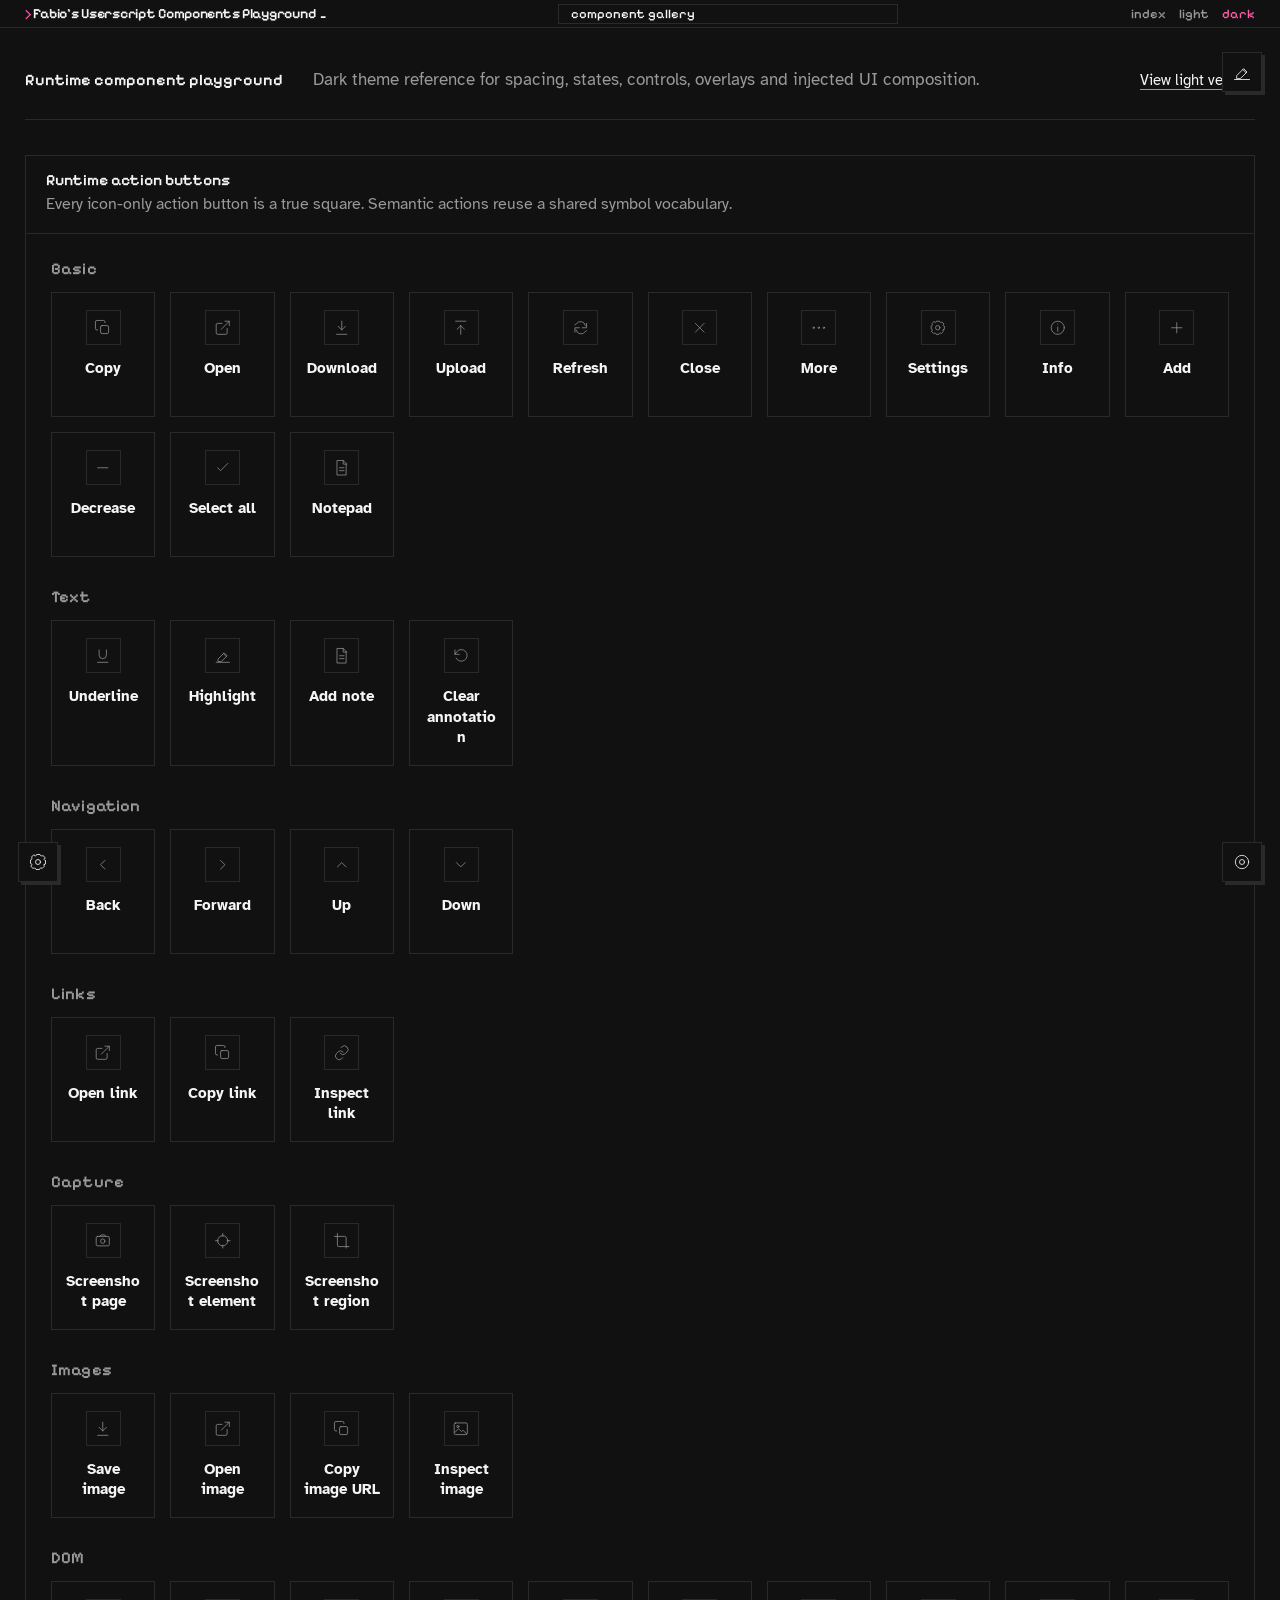
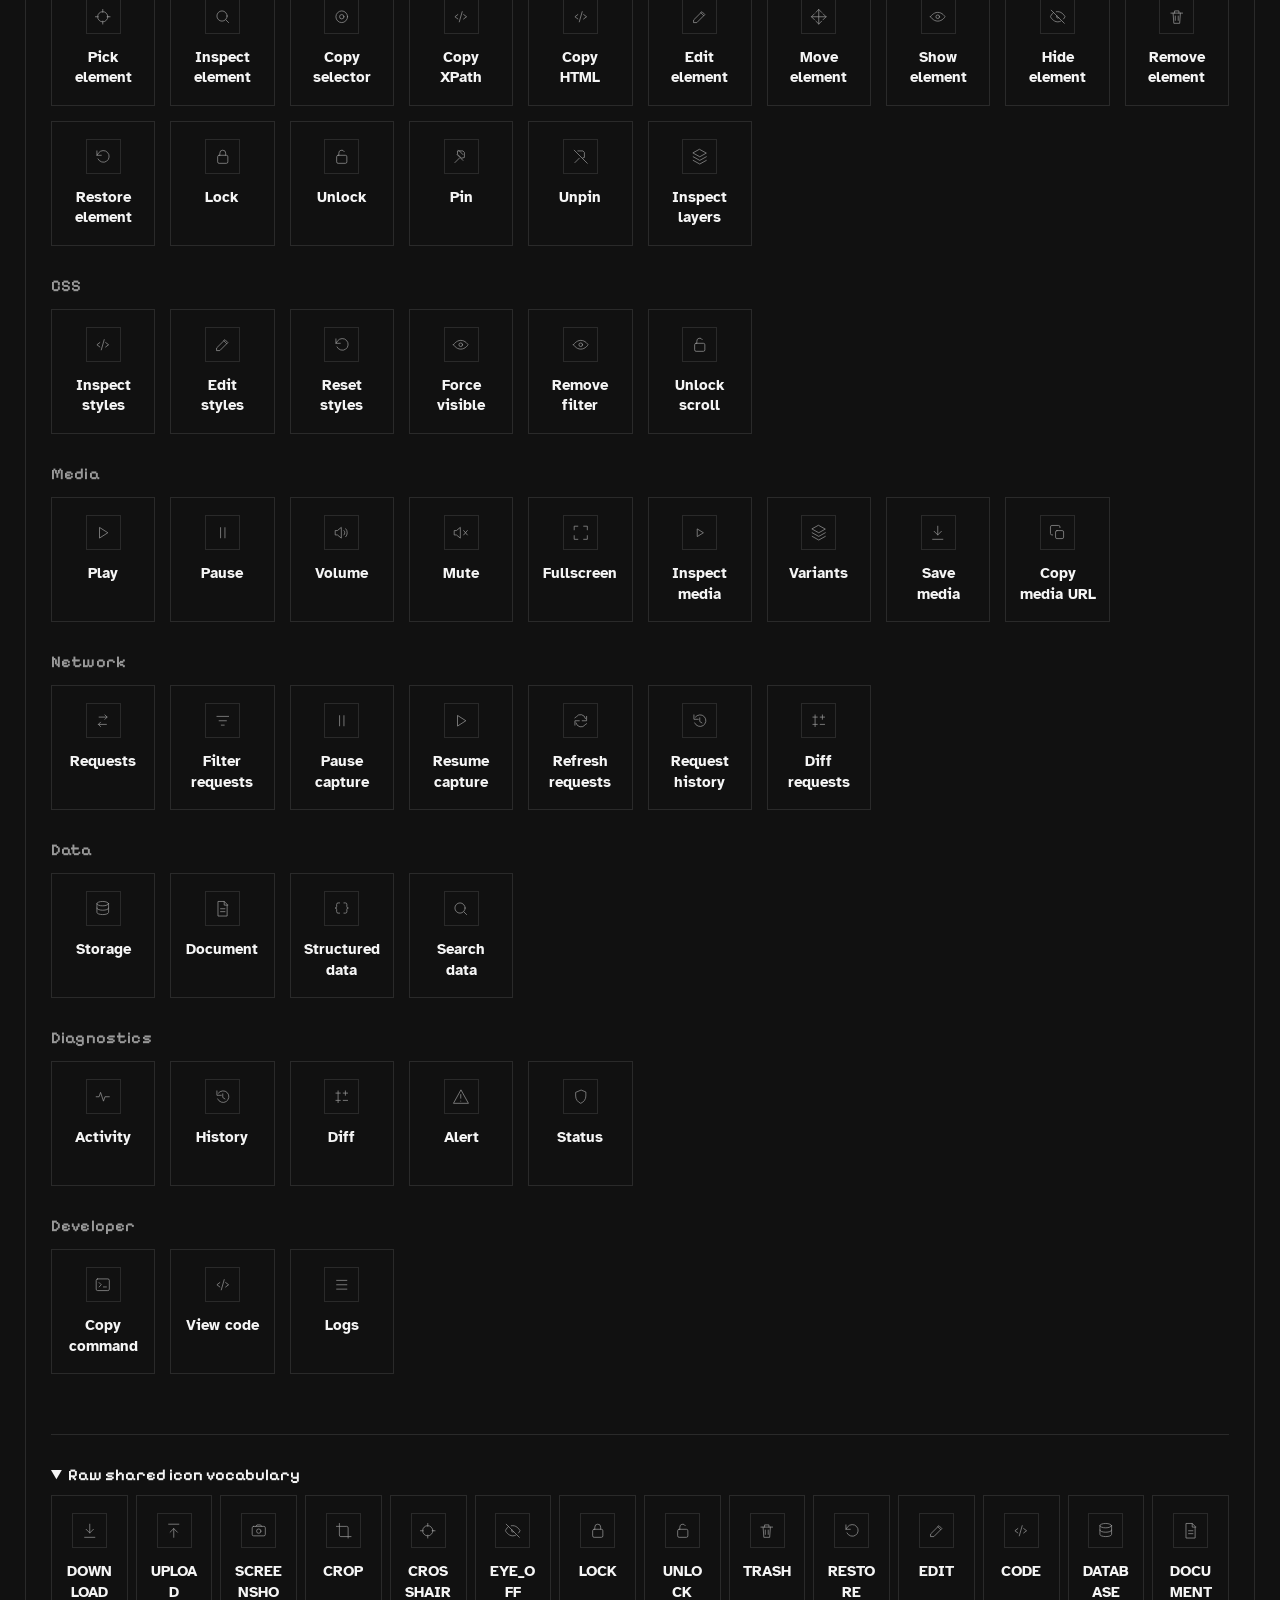
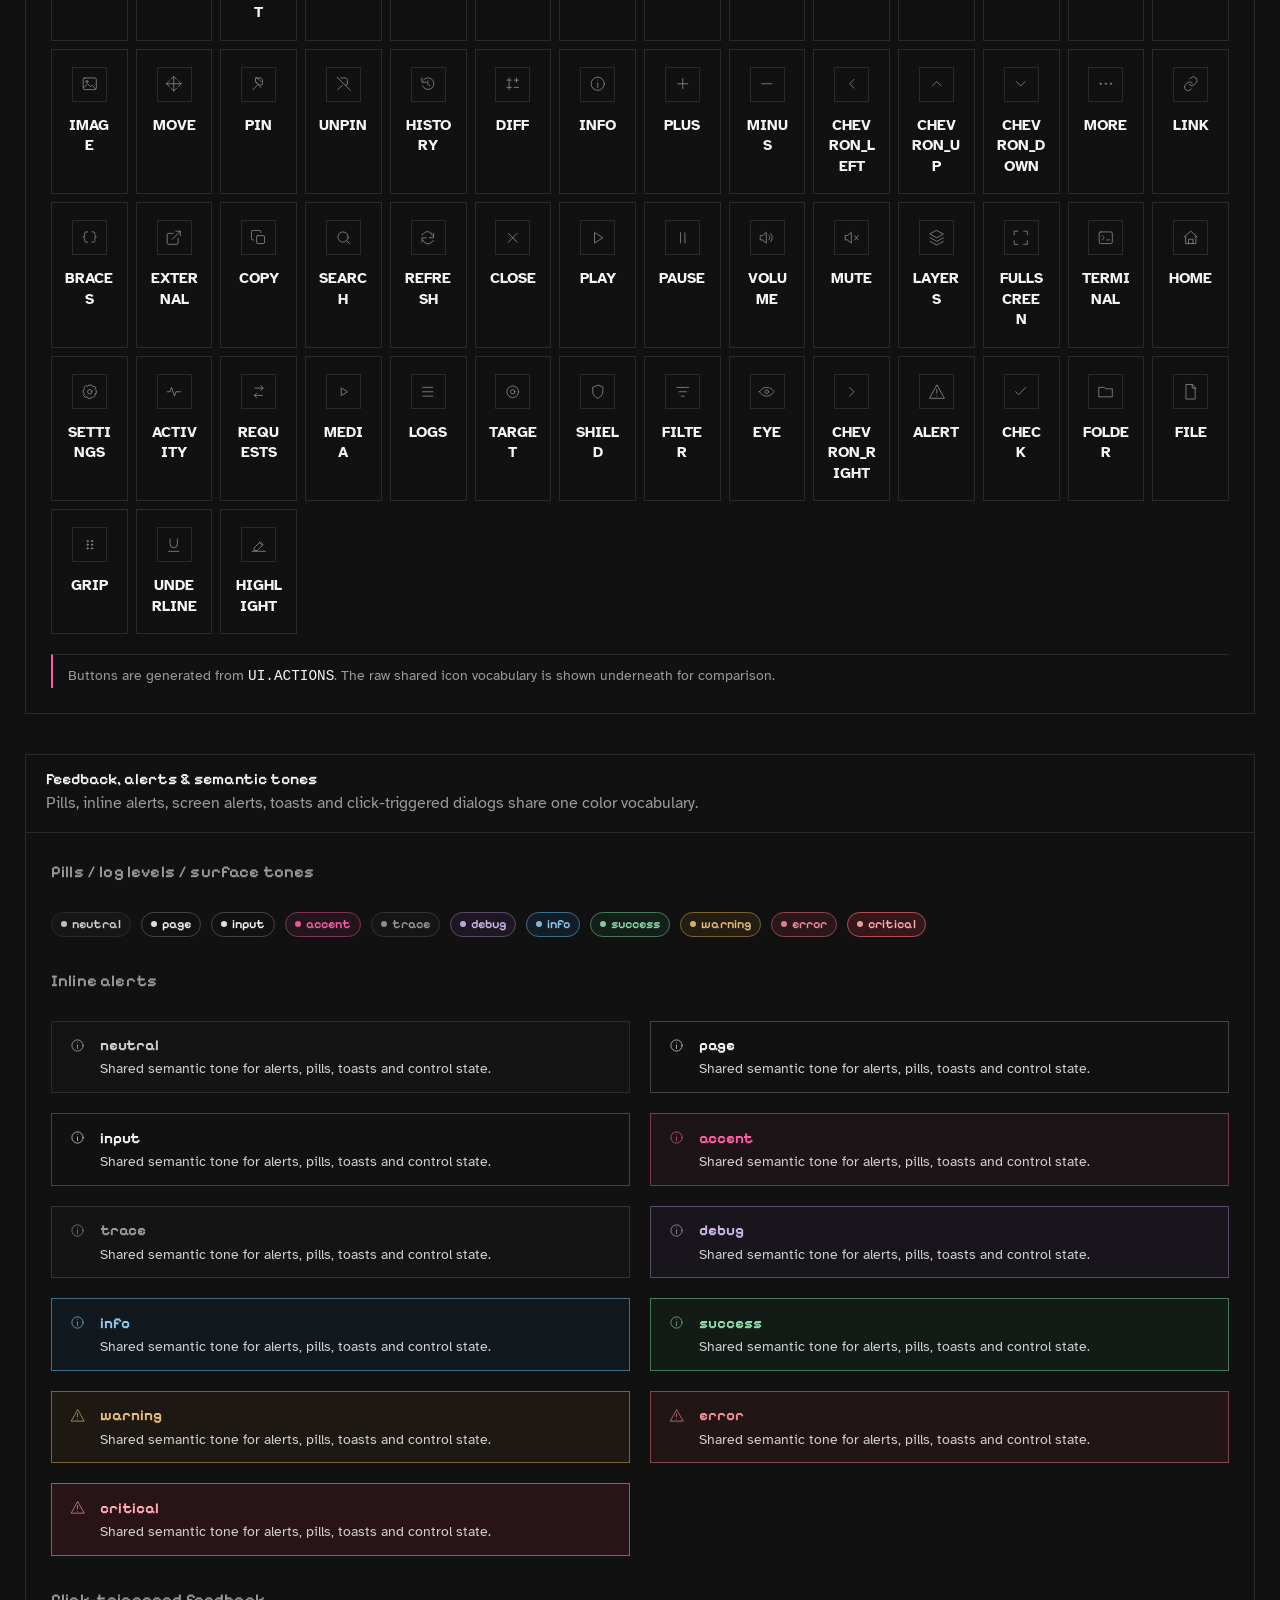
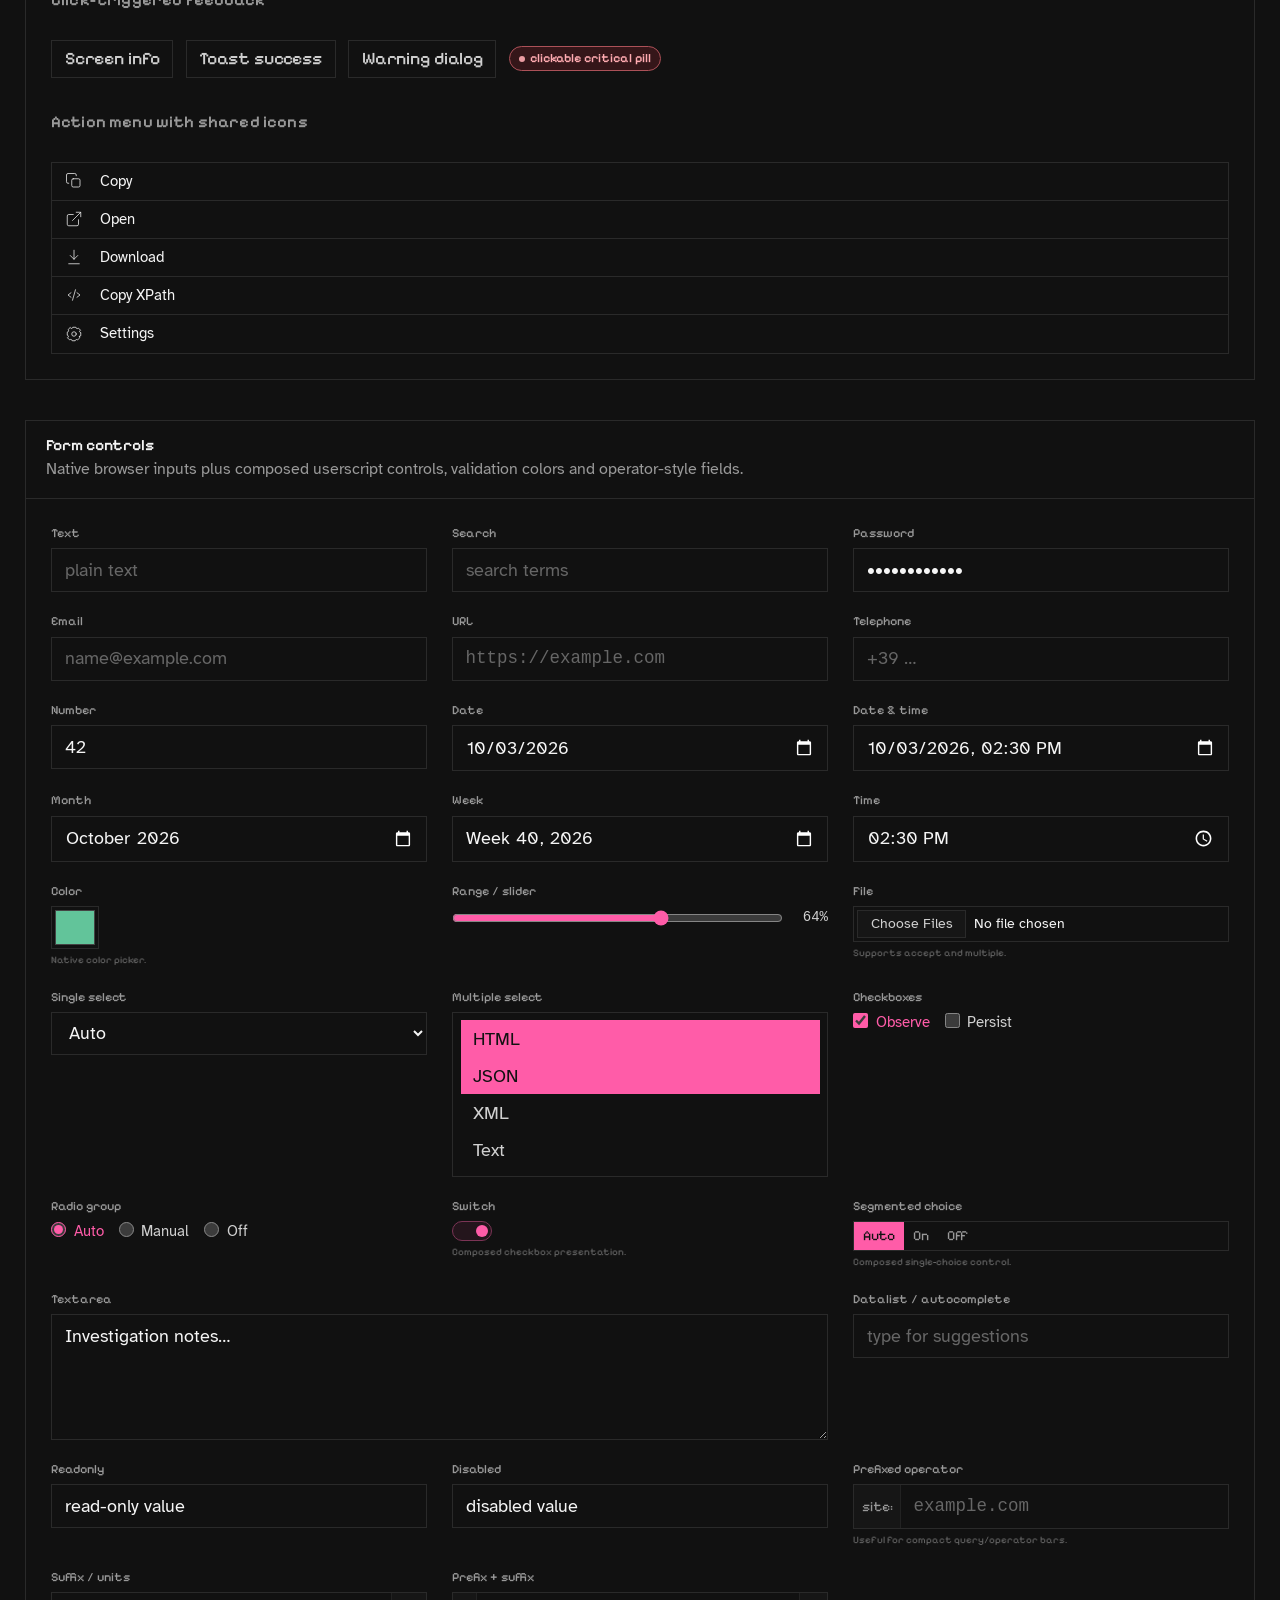
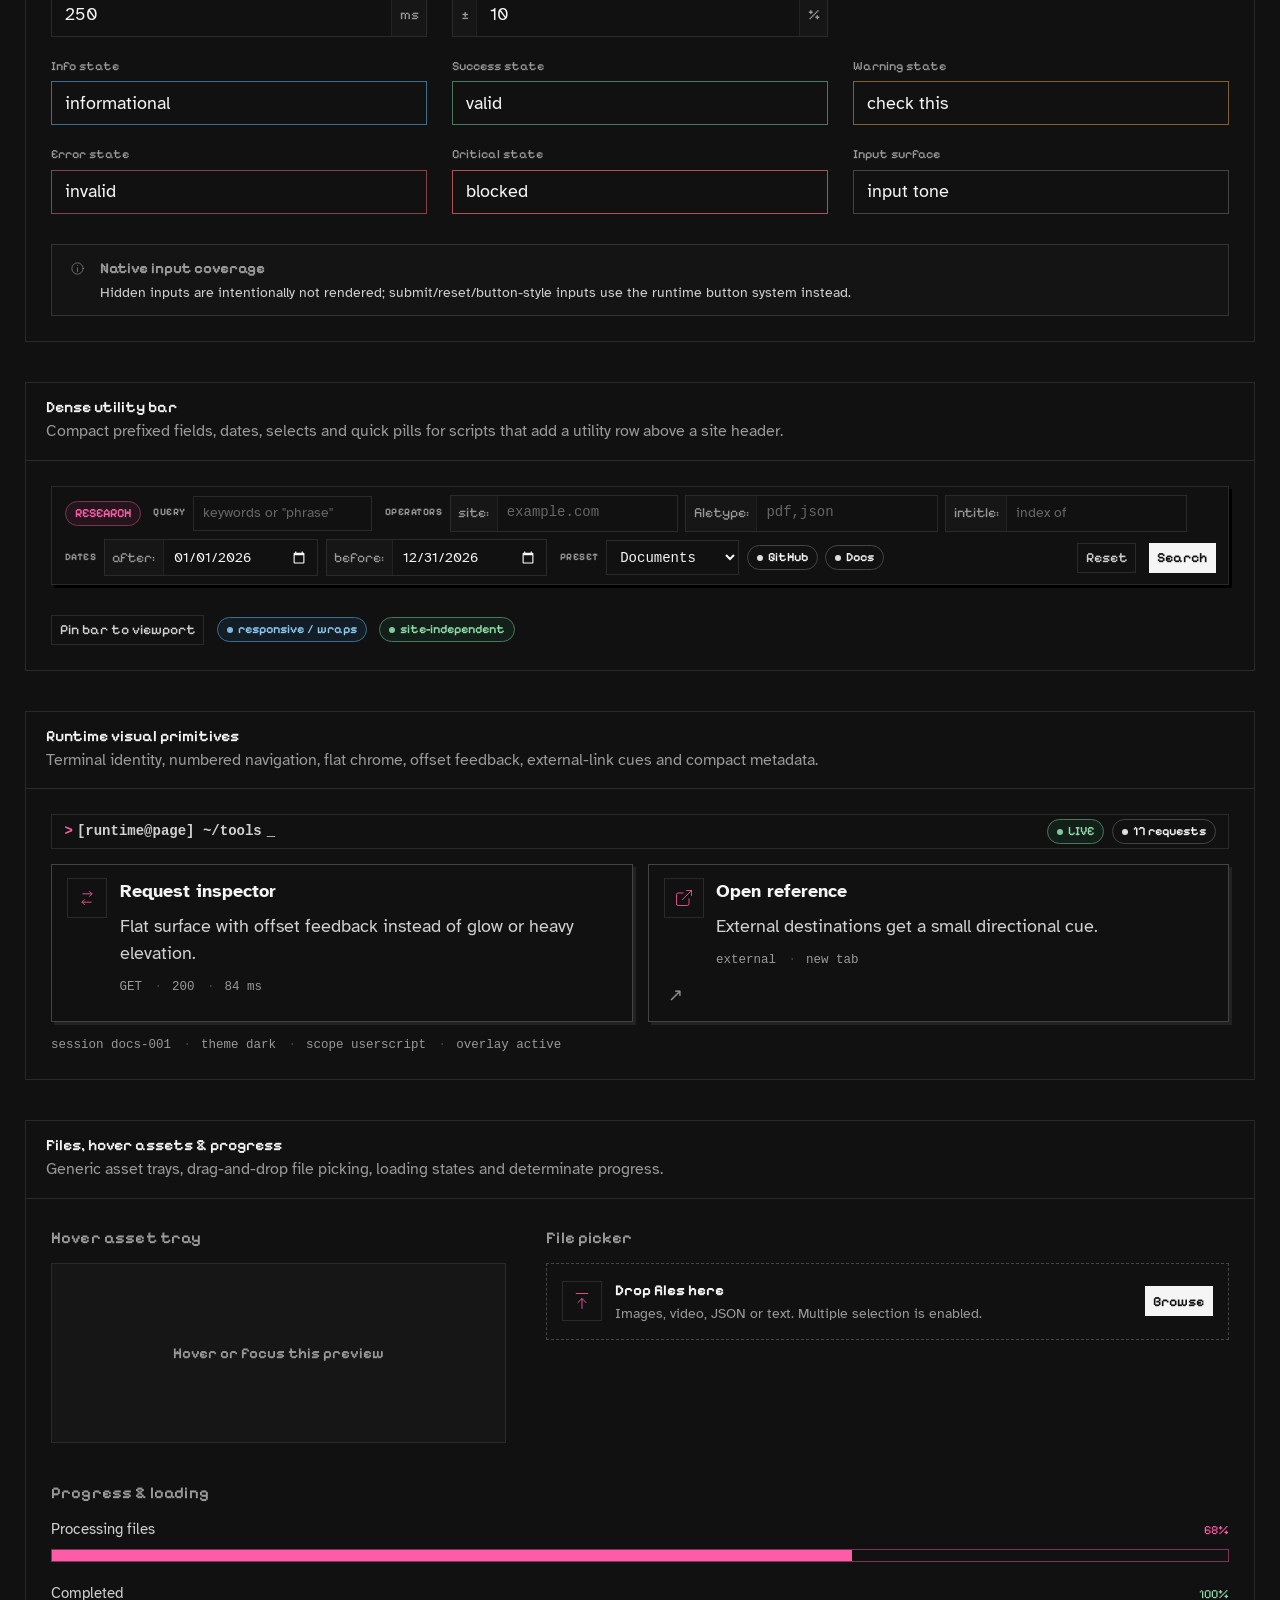
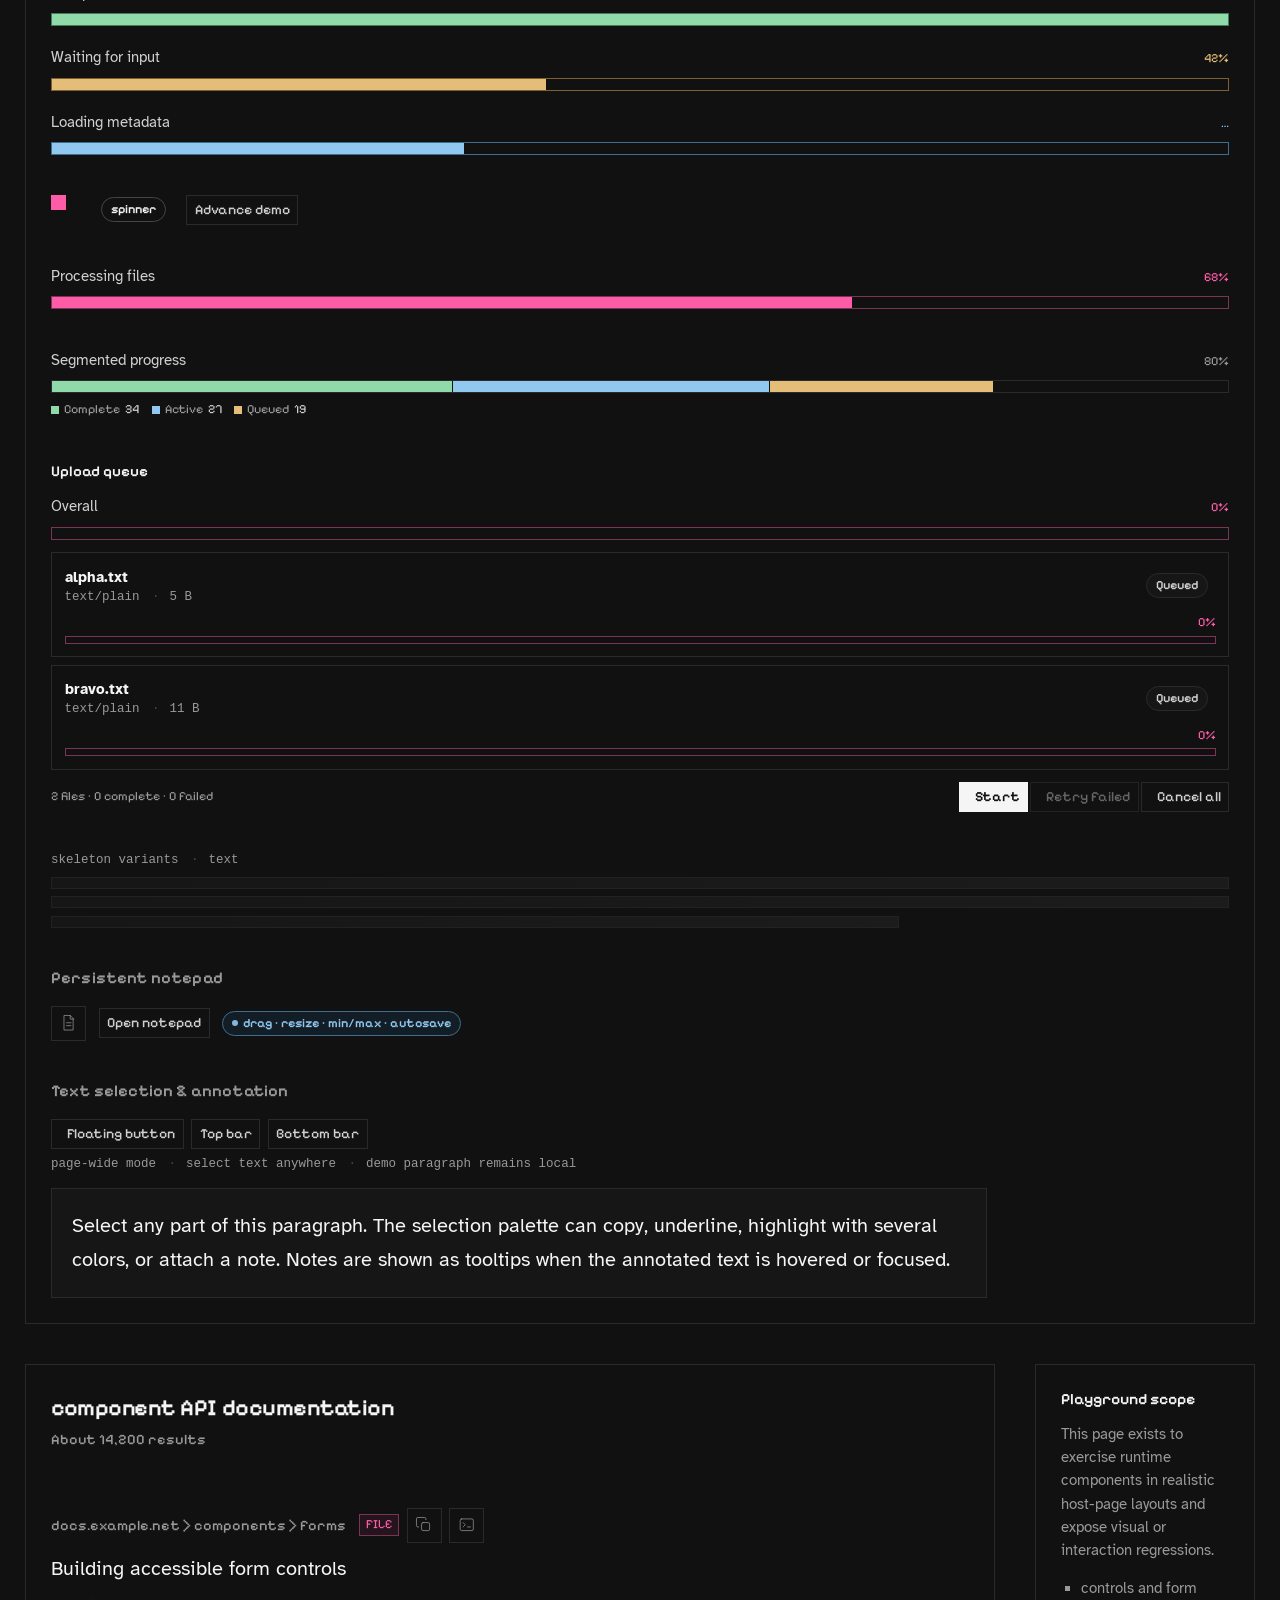
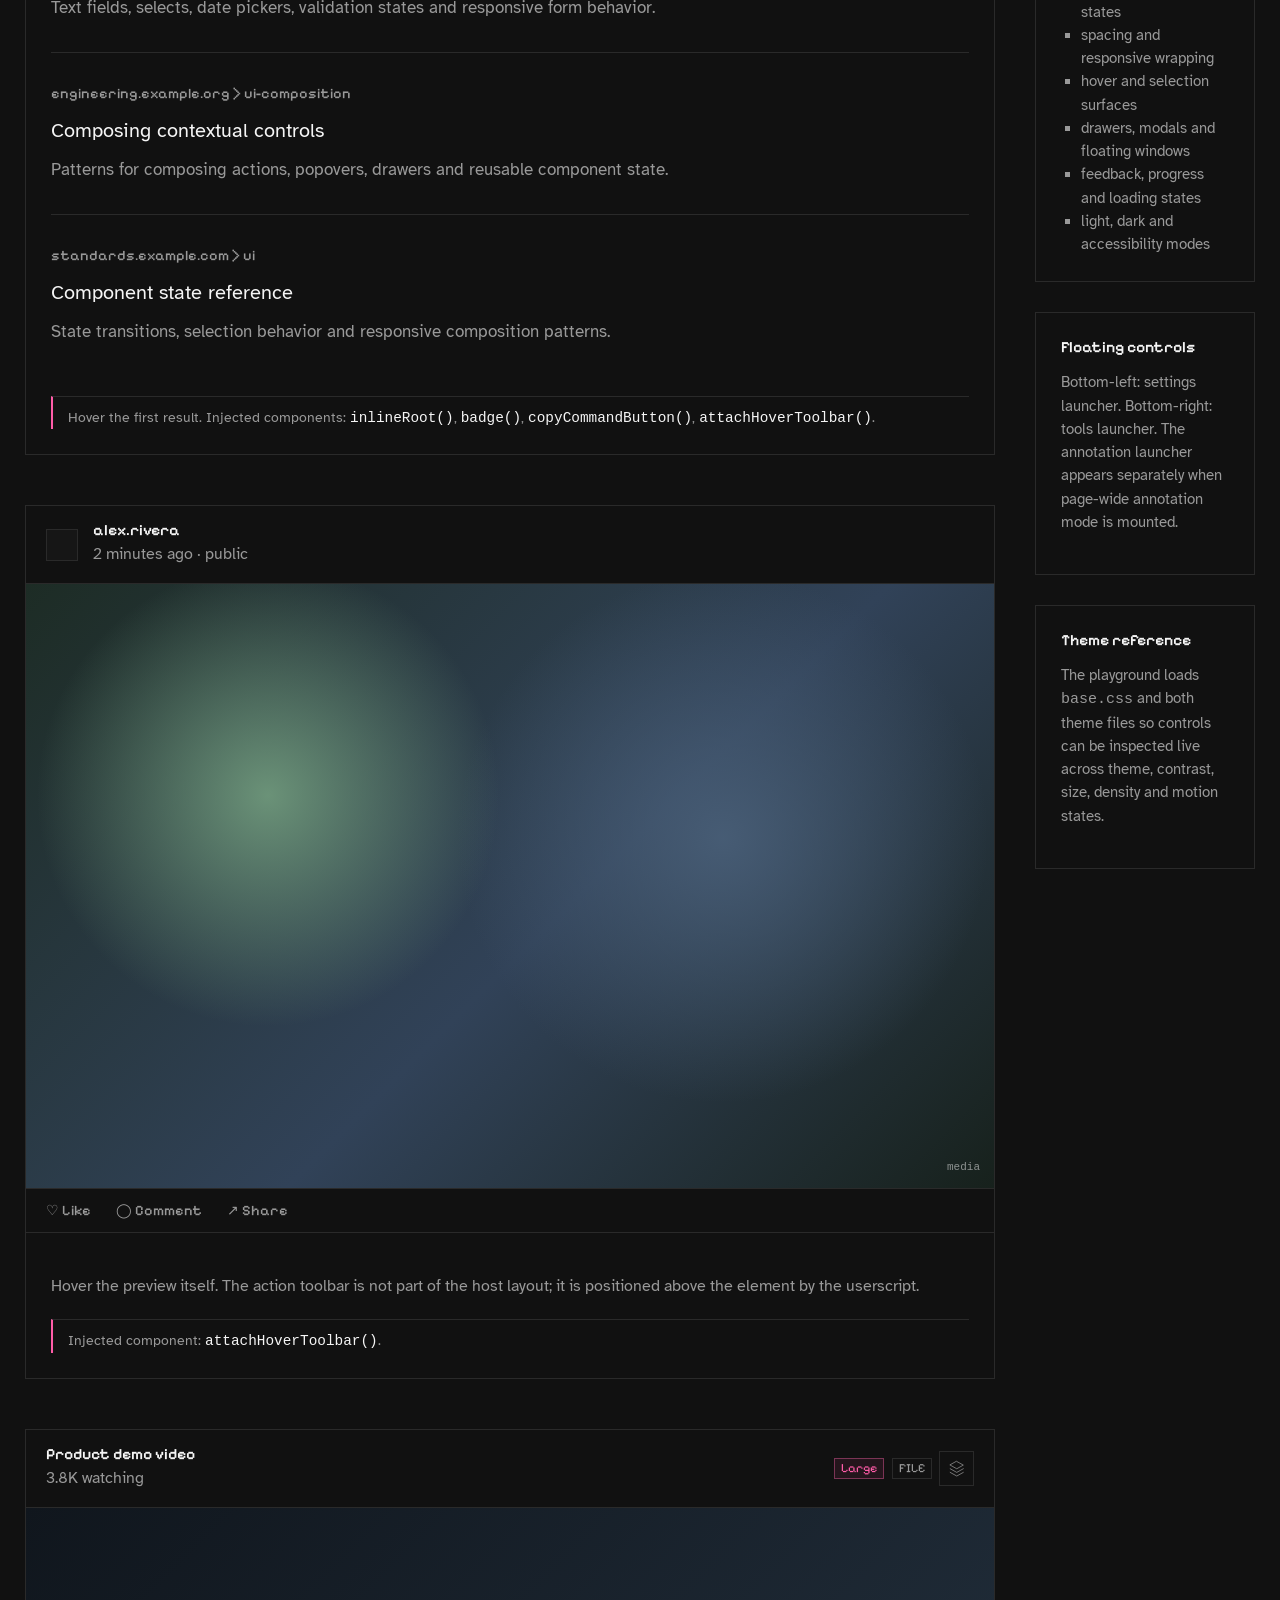
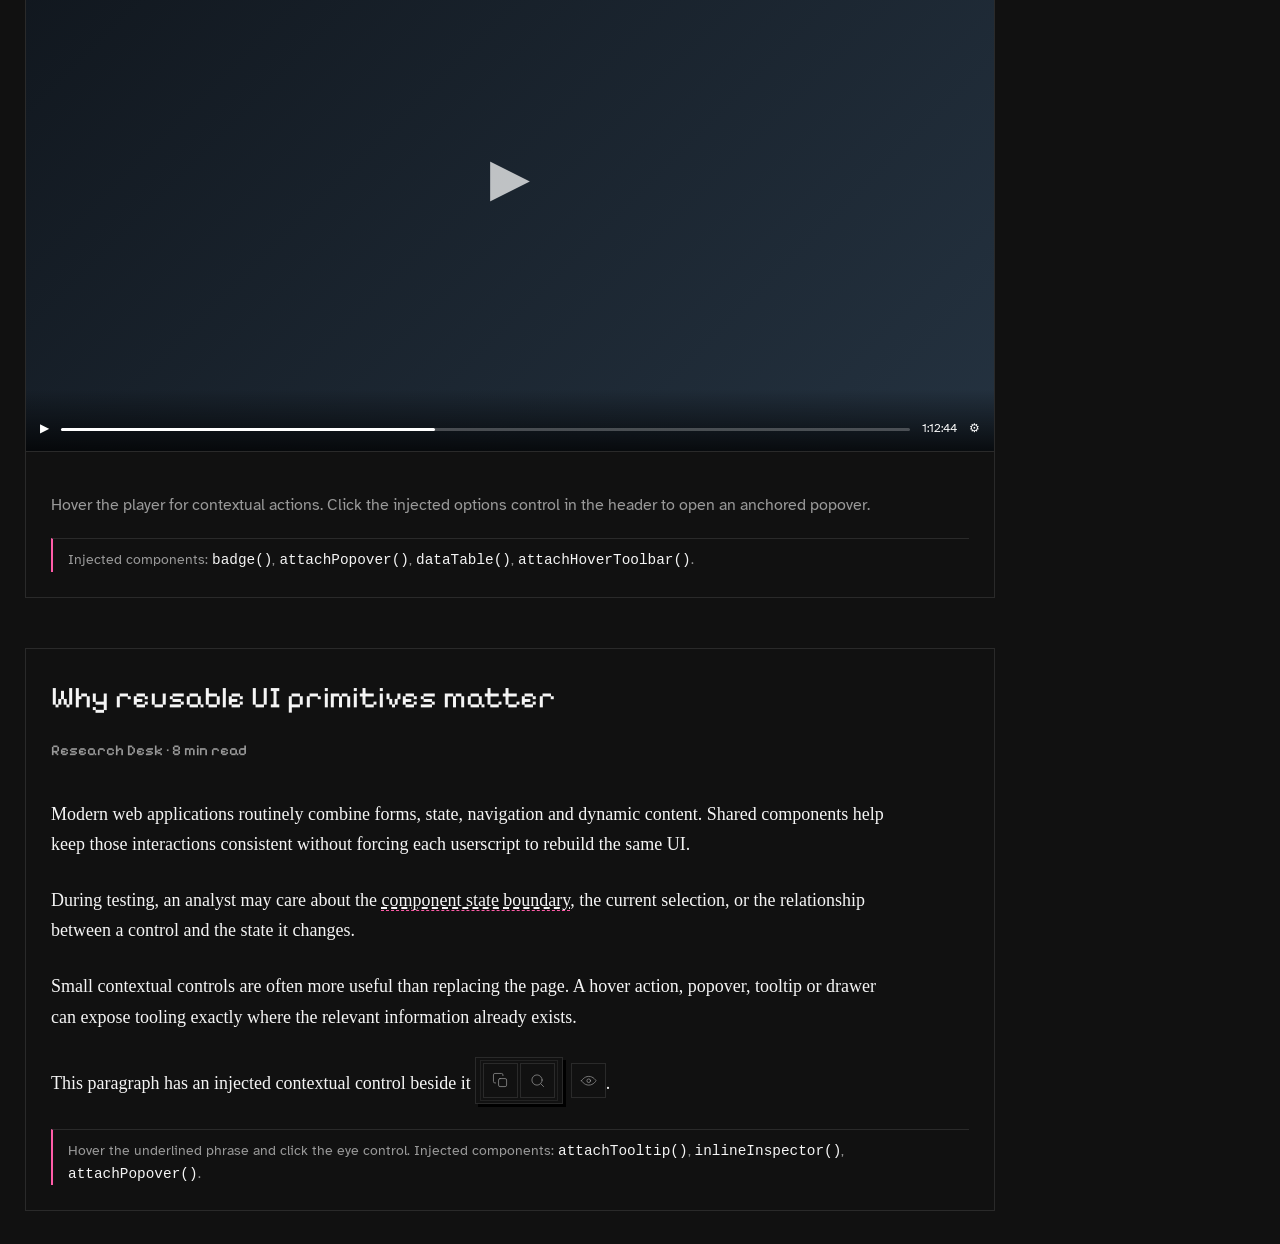
==== docs/dark.html @ 96d8c766 "Initial commit" ====
<!doctype html>
<html lang="en" data-theme="dark">
<head>

  <meta charset="utf-8">

  <meta
    name="viewport"
    content="width=device-width, initial-scale=1"
  >

  <title>Fabio's Userscript Components Playground — Dark</title>

  <link
    rel="stylesheet"
    href="./styles/fonts.css"
  >

  <link
    rel="stylesheet"
    href="./styles/base.css"
  >

  <link
    rel="stylesheet"
    href="./styles/themes/dark.css"
  >

  <link
    rel="stylesheet"
    href="./styles/themes/light.css"
  >

  <link
    rel="stylesheet"
    href="./gallery.css"
  >

</head>
<body>

  <header class="site-header">

    <div class="site-brand">
      Fabio's Userscript Components Playground
    </div>

    <label class="site-search">
      <input
        type="search"
        value="component gallery"
        aria-label="Search"
      >
    </label>

    <nav class="site-nav" aria-label="Playground pages">
      <a href="./index.html">index</a>
      <a href="./light.html">light</a>
      <a href="./dark.html" aria-current="page">dark</a>
    </nav>

  </header>


  <main class="page">

    <div class="docs-banner">

      <strong>
        Runtime component playground
      </strong>

      <span>
        Dark theme reference for spacing, states, controls, overlays and injected UI composition.
      </span>

      <a href="./light.html">
        View light version
      </a>

    </div>


    <section class="site-card action-catalog">

      <div class="site-card-header">

        <div class="site-meta">

          <strong>
            Runtime action buttons
          </strong>

          <span>
            Every icon-only action button is a true square. Semantic actions reuse a shared symbol vocabulary.
          </span>

        </div>

      </div>

      <div class="site-card-body">

        <div id="action-gallery"></div>

        <div class="component-note">
          Buttons are generated from <code>UI.ACTIONS</code>. The raw shared icon vocabulary is shown underneath for comparison.
        </div>

      </div>

    </section>


    <section class="site-card">

      <div class="site-card-header">

        <div class="site-meta">

          <strong>
            Feedback, alerts & semantic tones
          </strong>

          <span>
            Pills, inline alerts, screen alerts, toasts and click-triggered dialogs share one color vocabulary.
          </span>

        </div>

      </div>

      <div class="site-card-body">
        <div id="feedback-gallery"></div>
      </div>

    </section>


    <section class="site-card">

      <div class="site-card-header">

        <div class="site-meta">

          <strong>
            Form controls
          </strong>

          <span>
            Native browser inputs plus composed userscript controls, validation colors and operator-style fields.
          </span>

        </div>

      </div>

      <div class="site-card-body">
        <div id="input-gallery"></div>
      </div>

    </section>


    <section class="site-card">

      <div class="site-card-header">

        <div class="site-meta">

          <strong>
            Dense utility bar
          </strong>

          <span>
            Compact prefixed fields, dates, selects and quick pills for scripts that add a utility row above a site header.
          </span>

        </div>

      </div>

      <div class="site-card-body">
        <div id="utility-gallery"></div>
      </div>

    </section>


    <section class="site-card">

      <div class="site-card-header">

        <div class="site-meta">

          <strong>
            Runtime visual primitives
          </strong>

          <span>
            Terminal identity, numbered navigation, flat chrome, offset feedback, external-link cues and compact metadata.
          </span>

        </div>

      </div>

      <div class="site-card-body">
        <div id="inspiration-gallery"></div>
      </div>

    </section>


    <section class="site-card">

      <div class="site-card-header">

        <div class="site-meta">

          <strong>
            Files, hover assets & progress
          </strong>

          <span>
            Generic asset trays, drag-and-drop file picking, loading states and determinate progress.
          </span>

        </div>

      </div>

      <div class="site-card-body">

        <div class="utility-demo-grid">

          <div>

            <div class="catalog-subtitle">
              Hover asset tray
            </div>

            <div
              class="asset-hover-demo-target"
              id="asset-hover-target"
              tabindex="0"
            >
              Hover or focus this preview
            </div>

          </div>

          <div>

            <div class="catalog-subtitle">
              File picker
            </div>

            <div id="file-picker-gallery"></div>

          </div>

        </div>

        <div class="catalog-subtitle">
          Progress & loading
        </div>

        <div id="progress-gallery"></div>

        <div class="catalog-subtitle">
          Persistent notepad
        </div>

        <div id="notepad-gallery"></div>

        <div class="catalog-subtitle">
          Text selection & annotation
        </div>

        <div id="annotation-mode-gallery"></div>

        <div
          class="selection-demo-copy"
          id="selection-demo"
        >
          Select any part of this paragraph. The selection palette can copy,
          underline, highlight with several colors, or attach a note. Notes are
          shown as tooltips when the annotated text is hovered or focused.
        </div>

      </div>

    </section>


    <div class="site-layout">

      <div class="site-main">


        <section class="site-card">

          <div class="site-card-body">

            <div class="search-query">
              component API documentation
            </div>

            <div class="search-count">
              About 14,200 results
            </div>


            <article
              class="search-result"
              id="result-1"
            >

              <div class="search-url-row">

                <span class="search-url">
                  docs.example.net › components › forms
                </span>

                <span
                  class="inject-slot"
                  id="result-inline"
                ></span>

              </div>

              <div class="search-title">
                Building accessible form controls
              </div>

              <div class="search-description">
                Text fields, selects, date pickers, validation states and responsive form behavior.
              </div>

            </article>


            <article class="search-result">

              <div class="search-url-row">

                <span class="search-url">
                  engineering.example.org › ui-composition
                </span>

              </div>

              <div class="search-title">
                Composing contextual controls
              </div>

              <div class="search-description">
                Patterns for composing actions, popovers, drawers and reusable component state.
              </div>

            </article>


            <article class="search-result">

              <div class="search-url-row">

                <span class="search-url">
                  standards.example.com › ui
                </span>

              </div>

              <div class="search-title">
                Component state reference
              </div>

              <div class="search-description">
                State transitions, selection behavior and
                responsive composition patterns.
              </div>

            </article>

            <div class="component-note">
              Hover the first result. Injected components:
              <code>inlineRoot()</code>,
              <code>badge()</code>,
              <code>copyCommandButton()</code>,
              <code>attachHoverToolbar()</code>.
            </div>

          </div>

        </section>


        <section class="site-card">

          <div class="site-card-header">

            <div class="site-avatar"></div>

            <div class="site-meta">
              <strong>alex.rivera</strong>
              <span>2 minutes ago · public</span>
            </div>

          </div>

          <div
            class="social-media"
            id="social-media"
          ></div>

          <div class="social-actions">
            <span>♡ Like</span>
            <span>◯ Comment</span>
            <span>↗ Share</span>
          </div>

          <div class="site-card-body">

            <p class="site-muted">
              Hover the preview itself. The action toolbar is not part of the host layout; it is positioned above the element by the userscript.
            </p>

            <div class="component-note">
              Injected component:
              <code>attachHoverToolbar()</code>.
            </div>

          </div>

        </section>


        <section class="site-card">

          <div class="site-card-header">

            <div class="site-meta">

              <strong>
                Product demo video
              </strong>

              <span>
                3.8K watching
              </span>

            </div>

            <span
              class="inject-slot"
              id="video-inline"
              style="margin-left:auto"
            ></span>

          </div>

          <div
            class="video-wrap"
            id="video-target"
          >

            <div class="video-center">
              ▶
            </div>

            <div class="video-chrome">
              <span>▶</span>
              <div class="video-progress"></div>
              <span>1:12:44</span>
              <span>⚙</span>
            </div>

          </div>

          <div class="site-card-body">

            <p class="site-muted">
              Hover the player for contextual actions. Click the injected options control in the header to open an anchored popover.
            </p>

            <div class="component-note">
              Injected components:
              <code>badge()</code>,
              <code>attachPopover()</code>,
              <code>dataTable()</code>,
              <code>attachHoverToolbar()</code>.
            </div>

          </div>

        </section>


        <article class="site-card">

          <div class="site-card-body">

            <h1 class="article-title">
              Why reusable UI primitives matter
            </h1>

            <div class="article-byline">
              Research Desk · 8 min read
            </div>

            <div class="article-body">

              <p>
                Modern web applications routinely combine forms, state, navigation and dynamic content. Shared components help keep those interactions consistent without forcing each userscript to rebuild the same UI.
              </p>

              <p>
                During testing, an analyst may care about the
                <span
                  class="inspectable-text"
                  id="article-term"
                >component state boundary</span>, the current selection, or the relationship between a control and the state it changes.
              </p>

              <p>
                Small contextual controls are often more useful than replacing
                the page. A hover action, popover, tooltip or drawer can expose
                tooling exactly where the relevant information already exists.
              </p>

              <p>
                This paragraph has an injected contextual control beside it
                <span
                  class="inject-slot"
                  id="article-inline"
                ></span>.
              </p>

            </div>

            <div class="component-note">
              Hover the underlined phrase and click the eye control.
              Injected components:
              <code>attachTooltip()</code>,
              <code>inlineInspector()</code>,
              <code>attachPopover()</code>.
            </div>

          </div>

        </article>


      </div>


      <aside class="site-rail">

        <section class="site-card rail-card">

          <h3>
            Playground scope
          </h3>

          <p>
            This page exists to exercise runtime components in realistic host-page layouts and expose visual or interaction regressions.
          </p>

          <ul>
            <li>controls and form states</li>
            <li>spacing and responsive wrapping</li>
            <li>hover and selection surfaces</li>
            <li>drawers, modals and floating windows</li>
            <li>feedback, progress and loading states</li>
            <li>light, dark and accessibility modes</li>
          </ul>

        </section>

        <section class="site-card rail-card">

          <h3>
            Floating controls
          </h3>

          <p>
            Bottom-left: settings launcher. Bottom-right: tools launcher. The annotation launcher appears separately when page-wide annotation mode is mounted.
          </p>

        </section>

        <section class="site-card rail-card">

          <h3>
            Theme reference
          </h3>

          <p>
            The playground loads <code>base.css</code> and both theme files so controls can be inspected live across theme, contrast, size, density and motion states.
          </p>

        </section>

      </aside>

    </div>

  </main>


  <script src="./components/ui.js"></script>
  <script src="./gallery.js"></script>

</body>
</html>
---- docs/styles/fonts.css ----
/* Optional web fonts for the userscript runtime.
 * base.css does not depend on this file; system fallbacks remain usable.
 */
@import url("https://fonts.googleapis.com/css2?family=Atkinson+Hyperlegible:wght@400;700&family=Pixelify+Sans:wght@400;500;600;700&family=Press+Start+2P&display=swap");
---- docs/styles/base.css ----
/*
┌──────────────────────────────────────────────────────────────────────────────┐
│ USERSCRIPT BASE STYLES                                                       │
└──────────────────────────────────────────────────────────────────────────────┘
*/

/*
 * Shared visual foundation for userscripts in this repository.
 *
 * The visual system follows fabioflorey.com: flat browser tooling, compact
 * chrome, hard borders, Pixelify display text and restrained interaction.
 *
 * Structural styles live here; explicit dark/light overrides live in
 * styles/themes/. The base token values remain dark as a compatibility fallback.
 *
 * Every rule is scoped under [data-userscript-root] so this stylesheet can be
 * injected into third-party pages without becoming a global reset.
 */


/*
┌──────────────────────────────────────────────────────────────────────────────┐
│ DESIGN TOKENS                                                                │
└──────────────────────────────────────────────────────────────────────────────┘
*/

[data-userscript-root] {

  /*
   * Typography
   *
   * Atkinson Hyperlegible is the body/UI default for character distinction and
   * low-vision-oriented legibility. Pixelify Sans carries titles and compact chrome.
   * Press Start 2P is reserved for tiny terminal indexes only.
   */

  --us-font-sans:
    "Atkinson Hyperlegible",
    Arial,
    Verdana,
    sans-serif;

  --us-font-mono:
    "SFMono-Regular",
    Consolas,
    "Liberation Mono",
    Menlo,
    monospace;

  --us-font-meta:
    "Pixelify Sans",
    Arial,
    sans-serif;

  --us-font-display:
    "Pixelify Sans",
    Arial,
    sans-serif;

  --us-font-pixel:
    "Press Start 2P",
    ui-monospace,
    monospace;

  --us-font-size-xs: 14px;
  --us-font-size-sm: 15px;
  --us-font-size: 17.5px;
  --us-font-size-lg: 20px;
  --us-font-size-xl: 25px;

  --us-line-height: 1.55;

  --us-reading-line-height: 1.6;
  --us-reading-line-length: 70ch;


  /*
   * Spacing
   */

  --us-space-1: 5px;
  --us-space-2: 7.5px;
  --us-space-3: 12.5px;
  --us-space-4: 15px;
  --us-space-5: 20px;
  --us-space-6: 25px;
  --us-space-7: 30px;
  --us-space-8: 40px;


  /*
   * Shape
   */

  --us-radius-xs: 0;
  --us-radius-sm: 0;
  --us-radius-md: 0;
  --us-radius-lg: 0;
  --us-radius-pill: 999px;


  /*
   * Shell dimensions
   */

  --us-header-height: 35px;
  --us-footer-height: 30px;
  --us-left-width: 275px;
  --us-right-width: 275px;

  --us-control-height: 38px;
  --us-control-height-xs: 30px;
  --us-action-size: 35px;
  --us-action-icon-size: 17.5px;
  --us-input-height: 43px;
  --us-input-height-xs: 35px;
  --us-chrome-height: 35px;
  --us-floating-size: 40px;
  --us-drawer-width: 275px;
  --us-switch-width: 40px;
  --us-switch-height: 20px;
  --us-switch-thumb-size: 12.5px;
  --us-switch-thumb-shift: 20px;
  --us-pill-height: 25px;
  --us-micro-size: 12.5px;
  --us-file-icon-size: 40px;
  --us-asset-card-min: 140px;
  --us-progress-height: 13px;
  --us-progress-compact-height: 8px;


  /*
   * Overlay layers
   */

  --us-z-sticky: 10;
  --us-z-overlay: 2147483000;
  --us-z-utility: 2147483200;
  --us-z-asset: 2147483320;
  --us-z-pin: 2147483330;
  --us-z-feedback: 2147483400;
  --us-z-window: 2147483450;
  --us-z-modal: 2147483500;


  /*
   * Surfaces
   *
   * The hierarchy is intentionally narrow. Depth should come from one or two
   * lightness steps and borders, not glass effects or large shadows.
   */

  --us-canvas: #111111;
  --us-shell: #111111;
  --us-surface-1: #111111;
  --us-surface-2: #161616;
  --us-surface-3: #1c1c1c;
  --us-surface-hover: #191919;
  --us-surface-active: #202020;
  --us-surface-selected: #21151b;


  /*
   * Foreground hierarchy
   */

  --us-fg: #f5f5f5;
  --us-fg-secondary: #d0d0d0;
  --us-fg-muted: #999999;
  --us-fg-disabled: #666666;
  --us-fg-inverse: #111111;


  /*
   * Borders
   */

  --us-border-subtle: #222222;
  --us-border: #2a2a2a;
  --us-border-strong: #444444;


  /*
   * Accent
   *
   * The dark theme uses the site pink accent; the light theme uses the site blue.
   * Accent remains interaction-focused rather than becoming the default text.
   */

  --us-accent: #ff5ca8;
  --us-accent-hover: #ff79b7;
  --us-accent-active: #e94f99;

  --us-accent-bg: #24151c;
  --us-accent-bg-hover: #301922;
  --us-accent-border: #7b3455;


  /*
   * Semantic states
   *
   * Trace/debug are deliberately quieter than info; critical is stronger than
   * ordinary error. These tokens are shared by pills, alerts, toasts and form
   * validation so the runtime has one consistent log-level vocabulary.
   */

  --us-trace-fg: #8c98a1;
  --us-trace-bg: #12171b;
  --us-trace-border: #313b43;

  --us-debug-fg: #b19bd4;
  --us-debug-bg: #1c1725;
  --us-debug-border: #514267;

  --us-info-fg: #75a9d6;
  --us-info-bg: #111d27;
  --us-info-border: #2c536e;

  --us-success-fg: #69c58e;
  --us-success-bg: #122219;
  --us-success-border: #2f6846;

  --us-warning-fg: #d8aa5f;
  --us-warning-bg: #261f13;
  --us-warning-border: #67522d;

  --us-danger-fg: #de787d;
  --us-danger-bg: #281617;
  --us-danger-border: #704043;

  --us-critical-fg: #ff9aa1;
  --us-critical-bg: #351619;
  --us-critical-border: #a44d54;


  /*
   * Shadows
   *
   * Ordinary panels are flat. Only popovers, dialogs and detached surfaces use
   * shadows so floating state remains visually meaningful.
   */

  --us-shadow-popover:
    3px 3px 0 var(--us-border);

  --us-shadow-dialog:
    5px 5px 0 var(--us-border-strong);


  /*
   * Compatibility aliases
   */

  --us-bg: var(--us-surface-1);
  --us-bg-elevated: var(--us-surface-2);
  --us-bg-hover: var(--us-surface-hover);
  --us-danger: var(--us-danger-fg);
  --us-shadow: var(--us-shadow-dialog);


  /*
   * Native controls should render in a dark environment.
   */

  color-scheme: dark;

  font-family: var(--us-font-sans);
  font-size: var(--us-font-size);
  line-height: var(--us-line-height);

  font-kerning: normal;
  text-rendering: optimizeLegibility;

  color: var(--us-fg);

  scrollbar-color:
    var(--us-border-strong)
    var(--us-shell);

  scrollbar-width: thin;
  letter-spacing: 0;

}



/*
 * Component scale presets. 125 is the runtime default; the presets override both
 * typography/spacing tokens and fixed control metrics so scaling remains coherent.
 */
[data-userscript-root][data-us-scale="100"] {
  --us-font-size-xs: 11px;
  --us-font-size-sm: 12px;
  --us-font-size: 14px;
  --us-font-size-lg: 16px;
  --us-font-size-xl: 20px;
  --us-space-1: 4px;
  --us-space-2: 6px;
  --us-space-3: 10px;
  --us-space-4: 12px;
  --us-space-5: 16px;
  --us-space-6: 20px;
  --us-space-7: 24px;
  --us-space-8: 32px;
  --us-header-height: 28px;
  --us-footer-height: 24px;
  --us-left-width: 220px;
  --us-right-width: 220px;
  --us-control-height: 30px;
  --us-control-height-xs: 24px;
  --us-action-size: 28px;
  --us-action-icon-size: 14px;
  --us-input-height: 34px;
  --us-input-height-xs: 28px;
  --us-chrome-height: 28px;
  --us-floating-size: 32px;
  --us-drawer-width: 220px;
  --us-switch-width: 32px;
  --us-switch-height: 16px;
  --us-switch-thumb-size: 10px;
  --us-switch-thumb-shift: 16px;
  --us-pill-height: 20px;
  --us-micro-size: 10px;
  --us-file-icon-size: 32px;
  --us-asset-card-min: 112px;
  --us-progress-height: 10px;
  --us-progress-compact-height: 6px;
}

[data-userscript-root][data-us-scale="150"] {
  --us-font-size-xs: 17px;
  --us-font-size-sm: 18px;
  --us-font-size: 21px;
  --us-font-size-lg: 24px;
  --us-font-size-xl: 30px;
  --us-space-1: 6px;
  --us-space-2: 9px;
  --us-space-3: 15px;
  --us-space-4: 18px;
  --us-space-5: 24px;
  --us-space-6: 30px;
  --us-space-7: 36px;
  --us-space-8: 48px;
  --us-header-height: 42px;
  --us-footer-height: 36px;
  --us-left-width: 330px;
  --us-right-width: 330px;
  --us-control-height: 46px;
  --us-control-height-xs: 36px;
  --us-action-size: 42px;
  --us-action-icon-size: 21px;
  --us-input-height: 52px;
  --us-input-height-xs: 42px;
  --us-chrome-height: 42px;
  --us-floating-size: 48px;
  --us-drawer-width: 330px;
  --us-switch-width: 48px;
  --us-switch-height: 24px;
  --us-switch-thumb-size: 15px;
  --us-switch-thumb-shift: 24px;
  --us-pill-height: 30px;
  --us-micro-size: 15px;
  --us-file-icon-size: 48px;
  --us-asset-card-min: 168px;
  --us-progress-height: 16px;
  --us-progress-compact-height: 10px;
}


/*
┌──────────────────────────────────────────────────────────────────────────────┐
│ USER PREFERENCES                                                             │
└──────────────────────────────────────────────────────────────────────────────┘
*/

/*
 * Readability preferences. The default is Atkinson Hyperlegible with Arial and
 * Verdana fallbacks. Consumers can choose a familiar system font without
 * rebuilding components.
 */

[data-userscript-root][data-us-font="arial"] {

  --us-font-sans:
    Arial,
    Helvetica,
    sans-serif;

}

[data-userscript-root][data-us-font="system"] {

  --us-font-sans:
    -apple-system,
    BlinkMacSystemFont,
    "Segoe UI",
    Arial,
    sans-serif;

}

[data-userscript-root][data-us-reading="relaxed"] {

  --us-line-height: 1.7;
  --us-reading-line-height: 1.75;

}

[data-userscript-root][data-us-reading="relaxed"] .us-readable-text p {

  margin-bottom: 1.25em;

}

[data-userscript-root][data-us-reading="relaxed"] .us-alert-message,
[data-userscript-root][data-us-reading="relaxed"] .us-setting-description,
[data-userscript-root][data-us-reading="relaxed"] .us-page-description {

  line-height: 1.7;

}


[data-userscript-root] .us-readable-text {

  max-width: var(--us-reading-line-length);

  line-height: var(--us-reading-line-height);

}

[data-userscript-root] .us-readable-text p {

  margin:
    0
    0
    1em;

}

[data-userscript-root] .us-readable-text p:last-child {

  margin-bottom: 0;

}


/*
 * These attributes can be changed at runtime by a settings popover without
 * rebuilding components.
 */

[data-userscript-root][data-us-density="compact"] {

  --us-space-2: 5px;
  --us-space-3: 7.5px;
  --us-space-4: 11.25px;

}

[data-userscript-root][data-us-density="compact"] .us-button {

  min-height: 27px;

}

[data-userscript-root][data-us-density="compact"] .us-setting-row {

  min-height: 46px;

}

[data-userscript-root][data-us-motion="off"],
[data-userscript-root][data-us-motion="off"] * {

  scroll-behavior: auto !important;

  animation: none !important;
  transition: none !important;

}


/*
┌──────────────────────────────────────────────────────────────────────────────┐
│ TERMINAL / FABIO-INSPIRED UTILITY DETAILS                                    │
└──────────────────────────────────────────────────────────────────────────────┘
*/

/*
 * These utilities borrow interaction ideas from the personal site:
 * terse terminal labels, numbered navigation, flat geometry and offset feedback.
 * They remain target-independent and use the runtime's own semantic palette.
 */

[data-userscript-root] .us-terminal-label {

  display: inline-flex;
  align-items: center;
  gap: 4px;

  min-width: 0;

  color: var(--us-fg-secondary);

  font-family: var(--us-font-mono);
  font-size: var(--us-font-size-xs);
  font-weight: 600;

  white-space: nowrap;

}

[data-userscript-root] .us-terminal-label::before {

  content: '>';

  color: var(--us-accent);

  font-weight: 700;

}

[data-userscript-root] .us-terminal-label-cursor::after {

  content: '_';

  margin-left: 1px;

  color: var(--us-fg);

  animation:
    us-terminal-blink
    1s
    step-end
    infinite;

}

@keyframes us-terminal-blink {

  0%,
  50% {

    opacity: 1;

  }

  51%,
  100% {

    opacity: 0;

  }

}

@media (prefers-reduced-motion: reduce) {

  [data-userscript-root] .us-terminal-label-cursor::after {

    animation: none;

  }

}


/*
 * Offset cards provide strong tactile feedback without gradients or glow.
 */

[data-userscript-root] .us-offset-card {

  display: grid;

  grid-template-columns:
    auto
    minmax(0, 1fr);

  gap: var(--us-space-3);

  align-items: start;

  width: 100%;
  padding:
    var(--us-space-3)
    var(--us-space-4);

  border:
    1px solid
    var(--us-border-strong);

  border-radius: 0;

  background: var(--us-surface-1);
  color: var(--us-fg);

  box-shadow:
    3px
    3px
    0
    var(--us-border-subtle);

  font:
    inherit;

  text-align: left;
  text-decoration: none;

  transition:
    transform 100ms linear,
    box-shadow 100ms linear,
    border-color 100ms linear,
    background 100ms linear;

}

[data-userscript-root] .us-offset-card-icon {
  display: grid;
  place-items: center;
  width: 40px;
  height: 40px;
  border: 1px solid
    var(--us-border);
  color: var(--us-accent);

}

[data-userscript-root] .us-offset-card-icon svg {
  width: 20px;
  height: 20px;

}

[data-userscript-root] .us-offset-card-interactive {

  cursor: pointer;

}

[data-userscript-root] .us-offset-card-interactive:hover,
[data-userscript-root] .us-offset-card-interactive:focus-visible {

  border-color: var(--us-accent-border);

  background:
    color-mix(
      in srgb,
      var(--us-accent-bg) 35%,
      var(--us-surface-1)
    );

  box-shadow:
    5px
    5px
    0
    var(--us-accent-border);

  transform:
    translate(
      -2px,
      -2px
    );

}


/*
 * External-link cue used by link-like controls and metadata.
 */

[data-userscript-root] .us-external-cue::after {

  content: '↗';

  display: inline-block;

  margin-left: 0.25em;

  opacity: 0.55;

  transition:
    opacity 120ms linear,
    transform 120ms linear;

}

[data-userscript-root] .us-external-cue:hover::after,
[data-userscript-root] .us-external-cue:focus-visible::after {

  opacity: 1;

  transform:
    translate(
      2px,
      -2px
    );

}


/*
 * Compact metadata line: intentionally small, mono and quiet.
 */

[data-userscript-root] .us-meta-line {
  display: flex;
  flex-wrap: wrap;
  gap: 4px
    10px;
  color: var(--us-fg-muted);
  font-family: var(--us-font-mono);
  font-size: var(--us-micro-size);
  line-height: 1.35;
  min-width: 0;
  row-gap: var(--us-space-1);
  column-gap: var(--us-space-3);

}

[data-userscript-root] .us-meta-line > * + *::before {

  content: '·';

  margin-right: 10px;

  color: var(--us-border-strong);

}


/*
 * Flat compact chrome is useful for injected bars and drawers.
 */

[data-userscript-root] .us-chrome-strip {

  display: flex;
  align-items: center;
  gap: var(--us-space-2);
  min-height: var(--us-chrome-height);
  padding: 0 var(--us-space-3);

  border:
    1px solid
    var(--us-border);
  border-radius: 0;
  background: var(--us-shell);
  color: var(--us-fg-secondary);
  border-color: var(--us-border);
}


/*
 * Optional subtle texture for detached tools only. It is deliberately scoped
 * and never applied to the host page.
 */

[data-userscript-root][data-us-texture="grain"] .us-drawer,
[data-userscript-root][data-us-texture="grain"] .us-popover,
[data-userscript-root][data-us-texture="grain"] .us-modal,
[data-userscript-root][data-us-texture="grain"] .us-utility-bar {

  background-image:
    radial-gradient(
      circle at 25% 25%,
      color-mix(
        in srgb,
        var(--us-fg) 3%,
        transparent
      )
      0.5px,
      transparent 0.7px
    );

  background-size:
    6px
    6px;

}


/*
 * Keep compact detached surfaces stable when their scrollbars appear.
 */

[data-userscript-root] .us-drawer-body,
[data-userscript-root] .us-popover,
[data-userscript-root] .us-modal {

  scrollbar-gutter: stable;

}


/*
┌──────────────────────────────────────────────────────────────────────────────┐
│ BOX MODEL                                                                    │
└──────────────────────────────────────────────────────────────────────────────┘
*/

[data-userscript-root],
[data-userscript-root] *,
[data-userscript-root] *::before,
[data-userscript-root] *::after {

  box-sizing: border-box;

}


/*
┌──────────────────────────────────────────────────────────────────────────────┐
│ TYPOGRAPHY                                                                   │
└──────────────────────────────────────────────────────────────────────────────┘
*/

[data-userscript-root] h1,
[data-userscript-root] h2,
[data-userscript-root] h3,
[data-userscript-root] h4,
[data-userscript-root] p {

  margin: 0;

}

[data-userscript-root] h1,
[data-userscript-root] h2,
[data-userscript-root] h3,
[data-userscript-root] h4 {

  color: var(--us-fg);

  font-family: var(--us-font-sans);
  letter-spacing: -0.01em;

}

[data-userscript-root] h1 {

  font-size: var(--us-font-size-xl);
  font-weight: 600;

}

[data-userscript-root] h2 {

  font-size: var(--us-font-size-lg);
  font-weight: 600;

}

[data-userscript-root] h3,
[data-userscript-root] h4 {

  font-size: var(--us-font-size);
  font-weight: 600;

}

[data-userscript-root] .us-secondary {

  color: var(--us-fg-secondary);

}

[data-userscript-root] .us-muted {

  color: var(--us-fg-muted);

}

[data-userscript-root] .us-mono {

  font-family: var(--us-font-mono);

}

[data-userscript-root] .us-code-inline {

  padding:
    1px
    4px;

  border: 1px solid var(--us-border-subtle);
  border-radius: var(--us-radius-xs);

  background: var(--us-canvas);
  color: #c9d4dc;

  font-family: var(--us-font-mono);
  font-size: var(--us-font-size-sm);

}


/*
┌──────────────────────────────────────────────────────────────────────────────┐
│ SCROLLBARS                                                                   │
└──────────────────────────────────────────────────────────────────────────────┘
*/

[data-userscript-root]::-webkit-scrollbar,
[data-userscript-root] *::-webkit-scrollbar {

  width: 9px;
  height: 9px;

}

[data-userscript-root]::-webkit-scrollbar-track,
[data-userscript-root] *::-webkit-scrollbar-track {

  background: var(--us-shell);

}

[data-userscript-root]::-webkit-scrollbar-thumb,
[data-userscript-root] *::-webkit-scrollbar-thumb {

  border: 2px solid var(--us-shell);
  border-radius: var(--us-radius-pill);

  background: var(--us-border-strong);

}


/*
┌──────────────────────────────────────────────────────────────────────────────┐
│ LAYOUT PRIMITIVES                                                            │
└──────────────────────────────────────────────────────────────────────────────┘
*/

[data-userscript-root] .us-row {

  display: flex;
  align-items: center;
  gap: var(--us-space-3);

}

[data-userscript-root] .us-row-tight {

  gap: var(--us-space-2);

}

[data-userscript-root] .us-row-wrap {

  flex-wrap: wrap;

}

[data-userscript-root] .us-column {

  display: flex;
  flex-direction: column;
  gap: var(--us-space-3);

}

[data-userscript-root] .us-column-tight {

  gap: var(--us-space-2);

}


/*
 * Semantic composition helpers. These make spacing intent explicit and avoid
 * accumulating ad-hoc adjacent-selector margins as the component set grows.
 */

[data-userscript-root] .us-stack {

  display: flex;
  flex-direction: column;

  gap:
    var(
      --us-stack-gap,
      var(--us-space-4)
    );

  min-width: 0;

}

[data-userscript-root] .us-stack-tight {

  --us-stack-gap:
    var(--us-space-2);

}

[data-userscript-root] .us-cluster {

  display: flex;
  flex-wrap: wrap;
  align-items: center;

  gap:
    var(
      --us-cluster-gap,
      var(--us-space-3)
    );

  min-width: 0;

}

[data-userscript-root] .us-cluster-tight {

  --us-cluster-gap:
    var(--us-space-2);

}

[data-userscript-root] .us-section-gap {

  margin-block-start:
    var(--us-space-6);

}

[data-userscript-root] .us-spacer {

  flex: 1 1 auto;

}

[data-userscript-root] .us-divider {

  width: 100%;
  height: 1px;

  background: var(--us-border-subtle);

}

[data-userscript-root] .us-grid {

  display: grid;
  gap: var(--us-space-4);

  min-width: 0;

}

[data-userscript-root] .us-grid-2 {

  grid-template-columns:
    repeat(
      2,
      minmax(0, 1fr)
    );

}

[data-userscript-root] .us-grid-3 {

  grid-template-columns:
    repeat(
      3,
      minmax(0, 1fr)
    );

}

[data-userscript-root] .us-grid-span-2 {

  grid-column:
    span
    2;

}

[data-userscript-root] .us-grid-span-3 {

  grid-column:
    span
    3;

}

[data-userscript-root] [hidden],
[data-userscript-root].us-overlay-root [hidden],
[data-userscript-root] .us-hidden {

  display: none !important;

}

[data-userscript-root] .us-visually-hidden {

  position: absolute !important;

  width: 1px !important;
  height: 1px !important;

  padding: 0 !important;
  margin: -1px !important;

  overflow: hidden !important;

  clip: rect(0, 0, 0, 0) !important;

  white-space: nowrap !important;

  border: 0 !important;

}
/*
┌──────────────────────────────────────────────────────────────────────────────┐
│ APPLICATION SHELL                                                            │
└──────────────────────────────────────────────────────────────────────────────┘
*/

/*
 * The shell is optimized for desktop, data-dense tooling: persistent global
 * navigation, a central workspace and a contextual inspector rail.
 */

[data-userscript-root].us-app {

  display: grid;

  grid-template-areas:
    "header header header"
    "left main right"
    "footer footer footer";

  grid-template-columns:
    var(--us-left-width)
    minmax(0, 1fr)
    var(--us-right-width);

  grid-template-rows:
    var(--us-header-height)
    minmax(0, 1fr)
    var(--us-footer-height);

  width: 100%;
  min-height: 100vh;

  background: var(--us-canvas);
  color: var(--us-fg);

}

[data-userscript-root] .us-app-header {

  grid-area: header;

}

[data-userscript-root] .us-app-left {

  grid-area: left;

}

[data-userscript-root] .us-app-main {

  grid-area: main;

  min-width: 0;
  min-height: 0;

  overflow: auto;

  padding: var(--us-space-5);

  background: var(--us-canvas);

}

[data-userscript-root] .us-app-right {

  grid-area: right;

}

[data-userscript-root] .us-app-footer {

  grid-area: footer;

}


/*
┌──────────────────────────────────────────────────────────────────────────────┐
│ HEADER                                                                       │
└──────────────────────────────────────────────────────────────────────────────┘
*/

[data-userscript-root] .us-header {

  display: flex;
  align-items: center;
  gap: var(--us-space-4);

  height: var(--us-header-height);
  padding:
    0
    var(--us-space-4);

  border-bottom: 1px solid var(--us-border);

  background: var(--us-shell);

}

[data-userscript-root] .us-header-brand {

  display: flex;
  align-items: center;
  gap: var(--us-space-3);

  min-width: 0;

}

[data-userscript-root] .us-header-mark {

  display: inline-flex;
  align-items: center;
  justify-content: center;

  width: 28px;
  height: 28px;

  border: 1px solid var(--us-accent-border);
  border-radius: var(--us-radius-sm);

  background: var(--us-accent-bg);
  color: var(--us-accent);

  font-family: var(--us-font-mono);
  font-size: var(--us-font-size-xs);
  font-weight: 700;

}

[data-userscript-root] .us-header-title {

  color: var(--us-fg);

  font-size: var(--us-font-size);
  font-weight: 600;

  white-space: nowrap;

}

[data-userscript-root] .us-header-context {

  color: var(--us-fg-muted);

  font-family: var(--us-font-mono);
  font-size: var(--us-font-size-xs);

  white-space: nowrap;

}

[data-userscript-root] .us-header-search {

  display: flex;
  align-items: center;
  gap: var(--us-space-2);

  width: min(360px, 28vw);
  min-height: 30px;
  padding:
    0
    var(--us-space-3);

  border: 1px solid var(--us-border);
  border-radius: var(--us-radius-sm);

  background: var(--us-canvas);
  color: var(--us-fg-muted);

}

[data-userscript-root] .us-header-search svg {

  width: 14px;
  height: 14px;
  min-width: 14px;

  color: var(--us-fg-muted);

}

[data-userscript-root] .us-header-search input {

  width: 100%;
  min-width: 0;

  border: 0;
  outline: 0;

  background: transparent;
  color: var(--us-fg-secondary);

  font: inherit;

}

[data-userscript-root] .us-header-search input::placeholder {

  color: var(--us-fg-muted);

}


/*
┌──────────────────────────────────────────────────────────────────────────────┐
│ SIDEBARS                                                                     │
└──────────────────────────────────────────────────────────────────────────────┘
*/

[data-userscript-root] .us-sidebar {

  min-width: 0;
  min-height: 0;

  overflow: auto;

  background: var(--us-shell);

}

[data-userscript-root] .us-sidebar-left {

  border-right: 1px solid var(--us-border);

}

[data-userscript-root] .us-sidebar-right {

  border-left: 1px solid var(--us-border);

}

[data-userscript-root] .us-sidebar-inner {

  display: flex;
  flex-direction: column;
  gap: var(--us-space-5);

  padding:
    var(--us-space-4)
    var(--us-space-3);

}

[data-userscript-root] .us-sidebar-section {

  display: flex;
  flex-direction: column;
  gap: var(--us-space-2);

}

[data-userscript-root] .us-sidebar-title {

  padding:
    0
    var(--us-space-2);

  color: var(--us-fg-muted);

  font-size: 10px;
  font-weight: 700;
  letter-spacing: 0.08em;
  text-transform: uppercase;

}

[data-userscript-root] .us-side-nav {

  display: flex;
  flex-direction: column;
  gap: 2px;

  margin: 0;
  padding: 0;

  list-style: none;

}

[data-userscript-root] .us-side-nav-link {

  position: relative;

  display: flex;
  align-items: center;
  gap: var(--us-space-3);

  min-height: 32px;
  padding:
    0
    var(--us-space-3);

  border: 1px solid transparent;
  border-radius: var(--us-radius-sm);

  background: transparent;
  color: var(--us-fg-muted);

  text-decoration: none;

  cursor: pointer;
  user-select: none;

}

[data-userscript-root] .us-side-nav-link:hover {

  background: var(--us-surface-1);
  color: var(--us-fg-secondary);

}

[data-userscript-root] .us-side-nav-link-active {

  border-color: var(--us-accent-border);

  background: var(--us-accent-bg);
  color: var(--us-accent);

}

[data-userscript-root] .us-side-nav-link-active::before {

  content: '';

  position: absolute;
  top: 6px;
  bottom: 6px;
  left: 0;

  width: 2px;

  border-radius:
    0
    var(--us-radius-pill)
    var(--us-radius-pill)
    0;

  background: var(--us-accent);

}

[data-userscript-root] .us-side-nav-icon {

  display: inline-flex;
  align-items: center;
  justify-content: center;

  width: 15px;
  min-width: 15px;

  color: inherit;

}

[data-userscript-root] .us-side-nav-icon svg {

  width: 14px;
  height: 14px;

}


/*
┌──────────────────────────────────────────────────────────────────────────────┐
│ FOOTER / STATUS BAR                                                          │
└──────────────────────────────────────────────────────────────────────────────┘
*/

[data-userscript-root] .us-footer {

  display: flex;
  align-items: center;
  gap: var(--us-space-3);

  height: var(--us-footer-height);
  padding:
    0
    var(--us-space-3);

  border-top: 1px solid var(--us-border);

  background: var(--us-shell);
  color: var(--us-fg-muted);

  font-size: var(--us-font-size-xs);

}

[data-userscript-root] .us-footer a {

  color: var(--us-fg-secondary);
  text-decoration: none;

}

[data-userscript-root] .us-footer a:hover {

  color: var(--us-accent);

}


/*
┌──────────────────────────────────────────────────────────────────────────────┐
│ PAGE HEADER                                                                  │
└──────────────────────────────────────────────────────────────────────────────┘
*/

[data-userscript-root] .us-page-header {
  display: flex;
  align-items: flex-start;
  gap: var(--us-space-5);
  margin-bottom: var(--us-space-8);
  padding-bottom: var(--us-space-7);
  border-bottom: 1px solid var(--us-border);

}

[data-userscript-root] .us-page-header-main {
  display: flex;
  flex: 1 1 auto;
  flex-direction: column;
  gap: var(--us-space-2);
  min-width: 0;

}

[data-userscript-root] .us-page-kicker {

  color: var(--us-fg-muted);

  font-size: var(--us-font-size-xs);
  font-weight: 600;
  letter-spacing: 0.06em;
  text-transform: uppercase;

}

[data-userscript-root] .us-page-title {
  color: var(--us-fg);
  font-size: clamp(15px, 2.2vw, 22px);
  font-weight: 400;
  margin: 0;
  font-family: var(--us-font-display);
  line-height: 1.55;

}

[data-userscript-root] .us-page-description {
  max-width: 42rem;
  color: var(--us-fg-muted);
  font-size: var(--us-font-size);
  line-height: 1.7;

}
/*
┌──────────────────────────────────────────────────────────────────────────────┐
│ PANELS                                                                       │
└──────────────────────────────────────────────────────────────────────────────┘
*/

[data-userscript-root] .us-panel {
  min-width: 0;
  overflow: hidden;
  border: 1px solid var(--us-border);
  border-radius: 0;
  background: var(--us-surface-1);
  border-color: var(--us-border);
  box-shadow: none;

}

[data-userscript-root] .us-panel-selected {
  border-color: var(--us-accent);

}

[data-userscript-root] .us-panel-header {
  display: flex;
  align-items: center;
  gap: var(--us-space-3);
  min-height: var(--us-chrome-height);
  padding: var(--us-space-2)
    var(--us-space-4);
  border-bottom: 1px solid var(--us-border-subtle);
  background: var(--us-surface-1);
  border-bottom-color: var(--us-border);

}

[data-userscript-root] .us-panel-heading {

  display: flex;
  flex: 1 1 auto;
  flex-direction: column;
  gap: 1px;

  min-width: 0;

}

[data-userscript-root] .us-panel-title {

  overflow: hidden;

  color: var(--us-fg);

  font-size: var(--us-font-size);
  font-weight: 600;

  text-overflow: ellipsis;
  white-space: nowrap;

}

[data-userscript-root] .us-panel-subtitle {

  overflow: hidden;

  color: var(--us-fg-muted);

  font-size: var(--us-font-size-xs);

  text-overflow: ellipsis;
  white-space: nowrap;

}

[data-userscript-root] .us-panel-actions {

  display: flex;
  align-items: center;
  gap: var(--us-space-2);

}

[data-userscript-root] .us-panel-body {
  display: flex;
  flex-direction: column;
  gap: var(--us-space-5);
  padding: var(--us-space-5)
    var(--us-space-5);

}

[data-userscript-root] .us-panel-body-compact {
  gap: var(--us-space-3);
  padding: var(--us-space-3)
    var(--us-space-4);

}


/*
┌──────────────────────────────────────────────────────────────────────────────┐
│ TOOLBARS                                                                     │
└──────────────────────────────────────────────────────────────────────────────┘
*/

[data-userscript-root] .us-toolbar {
  display: flex;
  align-items: center;
  gap: var(--us-space-2);
  min-height: var(--us-chrome-height);
  padding: 0 var(--us-space-3);
  border: 1px solid var(--us-border-subtle);
  border-radius: 0;
  background: var(--us-shell);
  border-color: var(--us-border);
}

[data-userscript-root] .us-toolbar-group {

  display: flex;
  align-items: center;
  gap: 2px;

}


/*
┌──────────────────────────────────────────────────────────────────────────────┐
│ BUTTONS                                                                      │
└──────────────────────────────────────────────────────────────────────────────┘
*/

[data-userscript-root] button,
[data-userscript-root] input,
[data-userscript-root] select,
[data-userscript-root] textarea {

  font: inherit;

}

[data-userscript-root] .us-button {

  display: inline-flex;
  align-items: center;
  justify-content: center;
  gap: var(--us-space-2);

  min-height: var(--us-control-height);
  padding:
    0
    var(--us-space-3);

  border: 1px solid var(--us-border);
  border-radius: 0;

  background: transparent;
  color: var(--us-fg-secondary);

  cursor: pointer;
  user-select: none;
  white-space: nowrap;

  font-family: var(--us-font-meta);
  font-weight: 500;

  transition:
    color 120ms linear,
    border-color 120ms linear,
    background 120ms linear,
    transform 100ms linear;

}

[data-userscript-root] .us-button:hover {
  border-color: var(--us-accent);
  background: transparent;
  color: var(--us-accent);

}

[data-userscript-root] .us-button:active {
  background: var(--us-surface-active);
  transform: translate(1px, 1px);

}

[data-userscript-root] .us-button:disabled {

  border-color: var(--us-border-subtle);

  background: var(--us-surface-1);
  color: var(--us-fg-disabled);

  cursor: not-allowed;

}

[data-userscript-root] .us-button-primary {
  border-color: var(--us-fg);
  background: var(--us-fg);
  color: var(--us-fg-inverse);
  font-weight: 600;

}

[data-userscript-root] .us-button-primary:hover {
  border-color: var(--us-accent);
  background: var(--us-accent);
  color: var(--us-fg-inverse);

}

[data-userscript-root] .us-button-danger {
  border-color: var(--us-danger-border);
  background: transparent;
  color: var(--us-danger-fg);

}

[data-userscript-root] .us-button-xs {

  min-height: var(--us-control-height-xs);
  padding:
    0
    var(--us-space-2);

  font-size: var(--us-font-size-xs);

}

[data-userscript-root] .us-icon-button-xs,
[data-userscript-root] .us-action-button {

  width: var(--us-action-size);
  min-width: var(--us-action-size);
  max-width: var(--us-action-size);

  height: var(--us-action-size);
  min-height: var(--us-action-size);
  max-height: var(--us-action-size);

  padding: 0;

  aspect-ratio: 1 / 1;
  border-radius: 0;

  flex:
    0
    0
    var(--us-action-size);

}

[data-userscript-root] .us-icon-button-xs svg,
[data-userscript-root] .us-action-button svg {

  width: var(--us-action-icon-size);
  height: var(--us-action-icon-size);

  flex:
    0
    0
    var(--us-action-icon-size);

}

[data-userscript-root] .us-button:focus-visible,
[data-userscript-root] .us-input:focus-visible,
[data-userscript-root] .us-select:focus-visible,
[data-userscript-root] .us-textarea:focus-visible,
[data-userscript-root] .us-side-nav-link:focus-visible,
[data-userscript-root] .us-tab:focus-visible {

  outline: 2px solid var(--us-accent);
  outline-offset: 1px;

}



/*
┌──────────────────────────────────────────────────────────────────────────────┐
│ SEMANTIC TONES                                                               │
└──────────────────────────────────────────────────────────────────────────────┘
*/

/*
 * Tone classes only define semantic variables. Components decide how strongly
 * to apply them, so the same vocabulary works for pills, alerts, toasts and
 * validation states.
 */

[data-userscript-root] .us-tone-neutral {

  --us-tone-fg: var(--us-fg-secondary);
  --us-tone-bg: var(--us-surface-2);
  --us-tone-border: var(--us-border);

}

[data-userscript-root] .us-tone-page {

  --us-tone-fg: var(--us-fg);
  --us-tone-bg: var(--us-canvas);
  --us-tone-border: var(--us-border-strong);

}

[data-userscript-root] .us-tone-input {

  --us-tone-fg: var(--us-fg);
  --us-tone-bg: var(--us-surface-1);
  --us-tone-border: var(--us-border-strong);

}

[data-userscript-root] .us-tone-accent {

  --us-tone-fg: var(--us-accent);
  --us-tone-bg: var(--us-accent-bg);
  --us-tone-border: var(--us-accent-border);

}

[data-userscript-root] .us-tone-trace {

  --us-tone-fg: var(--us-trace-fg);
  --us-tone-bg: var(--us-trace-bg);
  --us-tone-border: var(--us-trace-border);

}

[data-userscript-root] .us-tone-debug {

  --us-tone-fg: var(--us-debug-fg);
  --us-tone-bg: var(--us-debug-bg);
  --us-tone-border: var(--us-debug-border);

}

[data-userscript-root] .us-tone-info {

  --us-tone-fg: var(--us-info-fg);
  --us-tone-bg: var(--us-info-bg);
  --us-tone-border: var(--us-info-border);

}

[data-userscript-root] .us-tone-success {

  --us-tone-fg: var(--us-success-fg);
  --us-tone-bg: var(--us-success-bg);
  --us-tone-border: var(--us-success-border);

}

[data-userscript-root] .us-tone-warning {

  --us-tone-fg: var(--us-warning-fg);
  --us-tone-bg: var(--us-warning-bg);
  --us-tone-border: var(--us-warning-border);

}

[data-userscript-root] .us-tone-error {

  --us-tone-fg: var(--us-danger-fg);
  --us-tone-bg: var(--us-danger-bg);
  --us-tone-border: var(--us-danger-border);

}

[data-userscript-root] .us-tone-critical {

  --us-tone-fg: var(--us-critical-fg);
  --us-tone-bg: var(--us-critical-bg);
  --us-tone-border: var(--us-critical-border);

}


/*
┌──────────────────────────────────────────────────────────────────────────────┐
│ PILLS                                                                        │
└──────────────────────────────────────────────────────────────────────────────┘
*/

[data-userscript-root] .us-pill {
  display: inline-flex;
  align-items: center;
  gap: 5px;
  min-height: var(--us-pill-height);
  padding: 1px
    7px;
  border: 1px solid
    var(
      --us-tone-border,
      var(--us-border)
    );
  border-radius: var(--us-radius-pill);
  background: var(
      --us-tone-bg,
      var(--us-surface-2)
    );
  color: var(
      --us-tone-fg,
      var(--us-fg-secondary)
    );
  font-size: 12.5px;
  font-weight: 600;
  line-height: 1.2;
  white-space: nowrap;
  padding-inline: 9px;

}

button.us-pill {

  cursor: pointer;

}

[data-userscript-root] .us-pill-dot {

  width: 6px;
  height: 6px;

  border-radius: 50%;

  background:
    currentColor;

  opacity: 0.9;

}


/*
┌──────────────────────────────────────────────────────────────────────────────┐
│ ALERTS                                                                       │
└──────────────────────────────────────────────────────────────────────────────┘
*/

[data-userscript-root] .us-alert {
  display: grid;
  grid-template-columns: auto
    minmax(0, 1fr)
    auto;
  gap: var(--us-space-3);
  align-items: start;
  padding: var(--us-space-3)
    var(--us-space-4);
  border: 1px solid
    var(
      --us-tone-border,
      var(--us-border)
    );
  border-radius: 0;
  background: color-mix(
      in srgb,
      var(--us-tone-bg) 65%,
      var(--us-surface-1)
    );
  color: var(
      --us-tone-fg,
      var(--us-fg-secondary)
    );

}

[data-userscript-root] .us-alert-icon {

  display: inline-flex;
  align-items: center;
  justify-content: center;

  width: 20px;
  height: 20px;

  margin-top: 1px;

}

[data-userscript-root] .us-alert-icon svg {

  width: 15px;
  height: 15px;

}

[data-userscript-root] .us-alert-content {

  display: flex;
  flex-direction: column;
  gap: 2px;

  min-width: 0;

}

[data-userscript-root] .us-alert-title {
  color: var(
      --us-tone-fg,
      var(--us-fg)
    );
  font-size: var(--us-font-size-sm);
  font-weight: 700;
  font-family: var(--us-font-meta);

}

[data-userscript-root] .us-alert-message {

  color: var(--us-fg-secondary);

  font-size: var(--us-font-size-xs);
  line-height: 1.45;

}

[data-userscript-root] .us-alert-actions {

  display: inline-flex;
  align-items: center;
  gap: var(--us-space-2);

}

[data-userscript-root] .us-alert-stack {

  position: fixed;

  top:
    max(
      12px,
      env(safe-area-inset-top)
    );
  left: 50%;

  z-index: var(--us-z-feedback);

  display: flex;
  flex-direction: column;
  gap: var(--us-space-2);

  width:
    min(
      560px,
      calc(100vw - 24px)
    );

  transform:
    translateX(-50%);

  pointer-events: none;

}

[data-userscript-root] .us-alert-stack .us-alert {

  pointer-events: auto;

  box-shadow: var(--us-shadow-popover);

}


/*
 * Toasts can use the same tone vocabulary.
 */

[data-userscript-root] .us-toast[class*="us-tone-"] {

  border-color:
    var(--us-tone-border);

  background:
    var(--us-tone-bg);

}

[data-userscript-root] .us-toast[class*="us-tone-"] .us-toast-title {

  color:
    var(--us-tone-fg);

}


/*
 * Input validation/status tones.
 */

[data-userscript-root] .us-input[class*="us-tone-"],
[data-userscript-root] .us-select[class*="us-tone-"],
[data-userscript-root] .us-textarea[class*="us-tone-"],
[data-userscript-root] .us-input-group[class*="us-tone-"] {

  border-color:
    var(--us-tone-border);

}

[data-userscript-root] .us-input[class*="us-tone-"]:focus,
[data-userscript-root] .us-select[class*="us-tone-"]:focus,
[data-userscript-root] .us-textarea[class*="us-tone-"]:focus {

  box-shadow:
    0 0 0 1px
    var(--us-tone-border);

}


/*
┌──────────────────────────────────────────────────────────────────────────────┐
│ FORM CONTROLS                                                                │
└──────────────────────────────────────────────────────────────────────────────┘
*/

[data-userscript-root] .us-field {
  display: flex;
  flex-direction: column;
  gap: 5px;

}

[data-userscript-root] .us-field-label {
  color: var(--us-fg-muted);
  font-size: var(--us-micro-size);
  font-weight: 500;

}

[data-userscript-root] .us-input,
[data-userscript-root] .us-select,
[data-userscript-root] .us-textarea {
  width: 100%;
  min-height: var(--us-input-height);
  border: 1px solid var(--us-border);
  border-radius: 0;
  background: var(--us-canvas);
  color: var(--us-fg);
  padding: 9px 11px;
  border-color: var(--us-border);
  font-family: var(--us-font-sans);

}

[data-userscript-root] .us-input,
[data-userscript-root] .us-textarea {

  padding:
    var(--us-space-2)
    var(--us-space-3);

}

[data-userscript-root] .us-select {

  padding:
    0
    var(--us-space-3);

}

[data-userscript-root] .us-select-xs {

  width: auto;
  min-width: 70px;
  min-height: 26px;

  padding:
    0
    22px
    0
    7px;

  font-family: var(--us-font-mono);
  font-size: var(--us-font-size-xs);

}

[data-userscript-root] .us-textarea {

  min-height: 88px;

  resize: vertical;

}

[data-userscript-root] .us-input::placeholder,
[data-userscript-root] .us-textarea::placeholder {

  color: var(--us-fg-disabled);

}

/*
 * Native input types share the same shell while retaining browser-native
 * pickers where those are the most usable option (date, time, color, file).
 */

[data-userscript-root] .us-input-xs {

  width: auto;
  min-width: 72px;
  min-height: 28px;

  padding:
    3px
    7px;

  font-size: var(--us-font-size-xs);

}

[data-userscript-root] .us-input-mono {

  font-family: var(--us-font-mono);

}

[data-userscript-root] .us-input[type="color"] {

  width: 48px;
  min-width: 48px;

  padding: 3px;

  cursor: pointer;

}

[data-userscript-root] .us-input[type="color"]::-webkit-color-swatch-wrapper {

  padding: 0;

}

[data-userscript-root] .us-input[type="color"]::-webkit-color-swatch {

  border:
    1px solid
    var(--us-border-strong);

  border-radius: var(--us-radius-xs);

}

[data-userscript-root] .us-input[type="file"] {

  min-height: 36px;

  padding: 3px;

  font-size: var(--us-font-size-xs);

}

[data-userscript-root] .us-input[type="file"]::file-selector-button {

  min-height: 28px;
  margin-right: var(--us-space-2);
  padding:
    0
    var(--us-space-3);

  border:
    1px solid
    var(--us-border);

  border-radius: var(--us-radius-xs);

  background: var(--us-surface-2);
  color: var(--us-fg-secondary);

  cursor: pointer;

  font: inherit;

}

[data-userscript-root] .us-input[type="file"]::file-selector-button:hover {

  border-color: var(--us-border-strong);

  background: var(--us-surface-hover);
  color: var(--us-fg);

}

[data-userscript-root] .us-select[multiple] {

  min-height: 96px;

  padding:
    var(--us-space-2);

}

[data-userscript-root] .us-select[multiple] option {

  padding:
    var(--us-space-2)
    var(--us-space-3);

  background: var(--us-canvas);
  color: var(--us-fg-secondary);

}

[data-userscript-root] .us-select[multiple] option:checked {

  background:
    var(--us-accent)
    linear-gradient(
      var(--us-accent),
      var(--us-accent)
    );

  color: var(--us-fg-inverse);

}

[data-userscript-root] .us-select[multiple] option:checked:focus {

  background:
    var(--us-accent-hover)
    linear-gradient(
      var(--us-accent-hover),
      var(--us-accent-hover)
    );

  color: var(--us-fg-inverse);

}

[data-userscript-root] .us-field-hint {

  color: var(--us-fg-disabled);

  font-size: 10px;
  line-height: 1.35;

}


/*
 * Prefix / suffix fields are useful for operators, URLs, units and compact
 * research bars such as site:, filetype:, after:, px, %, ms, etc.
 */

[data-userscript-root] .us-input-group {
  display: flex;
  align-items: stretch;
  min-width: 0;
  border: 1px solid
    var(--us-border);
  border-radius: 0;
  overflow: hidden;
  background: var(--us-canvas);
  border-color: var(--us-border);

}

[data-userscript-root] .us-input-group:focus-within {
  border-color: var(--us-accent);
  box-shadow: none;

}

[data-userscript-root] .us-input-group > .us-input,
[data-userscript-root] .us-input-group > .us-select {

  min-width: 0;

  border: 0;
  border-radius: 0;

  background: transparent;

  box-shadow: none !important;

}

[data-userscript-root] .us-input-affix {
  display: inline-flex;
  align-items: center;
  padding: 0
    var(--us-space-2);
  border-color: var(--us-border-subtle);
  background: var(--us-surface-2);
  color: var(--us-fg-muted);
  font-family: var(--us-font-meta);
  font-size: var(--us-font-size-xs);
  white-space: nowrap;

}

[data-userscript-root] .us-input-prefix {

  border-right:
    1px solid
    var(--us-border-subtle);

}

[data-userscript-root] .us-input-suffix {

  border-left:
    1px solid
    var(--us-border-subtle);

}


/*
 * Checkbox / radio labels stay intentionally close to the native controls.
 */

[data-userscript-root] .us-choice {

  display: inline-flex;
  align-items: flex-start;
  gap: var(--us-space-2);

  color: var(--us-fg-secondary);

  cursor: pointer;

  font-size: var(--us-font-size-sm);
  line-height: 1.35;

}

[data-userscript-root] .us-choice input {

  width: 15px;
  height: 15px;

  margin:
    1px
    0
    0;

  accent-color: var(--us-accent);

  flex:
    0
    0
    15px;

}

[data-userscript-root] .us-choice-copy {

  display: flex;
  flex-direction: column;
  gap: 1px;

}

[data-userscript-root] .us-choice:has(input:checked) {

  color: var(--us-accent);

}

[data-userscript-root] .us-choice:has(input:checked) .us-choice-description {

  color: var(--us-accent);

}

[data-userscript-root] .us-choice-description {

  color: var(--us-fg-muted);

  font-size: var(--us-font-size-xs);

}

[data-userscript-root] .us-choice-group {

  display: flex;
  flex-wrap: wrap;
  gap:
    var(--us-space-2)
    var(--us-space-4);

}


/*
 * Compact utility bars are intended for userscripts that add a dense research
 * row above or inside an existing site header.
 */

[data-userscript-root] .us-utility-bar {

  display: flex;
  flex-wrap: wrap;
  align-items: center;
  gap:
    var(--us-space-2)
    var(--us-space-3);

  width: 100%;
  padding:
    var(--us-space-2)
    var(--us-space-3);

  border:
    1px solid
    var(--us-border);

  border-radius: var(--us-radius-sm);

  background: var(--us-shell);
  color: var(--us-fg);

  box-shadow: var(--us-shadow-popover);

}

[data-userscript-root] .us-utility-bar-fixed {

  position: fixed;

  top:
    env(safe-area-inset-top);
  right: 0;
  left: 0;

  z-index: var(--us-z-utility);

  border-top: 0;
  border-right: 0;
  border-left: 0;
  border-radius: 0;

}

[data-userscript-root] .us-utility-group {

  display: inline-flex;
  flex-wrap: wrap;
  align-items: center;
  gap: var(--us-space-2);

  min-width: 0;

}

[data-userscript-root] .us-utility-label {

  color: var(--us-fg-muted);

  font-size: 10px;
  font-weight: 700;
  letter-spacing: 0.05em;
  text-transform: uppercase;

  white-space: nowrap;

}

[data-userscript-root] .us-utility-bar .us-input-xs {

  width:
    clamp(
      100px,
      14vw,
      190px
    );

}

[data-userscript-root] .us-utility-bar .us-input-date {

  width:
    clamp(
      128px,
      12vw,
      155px
    );

}



/*
┌──────────────────────────────────────────────────────────────────────────────┐
│ SETTINGS CONTROLS                                                            │
└──────────────────────────────────────────────────────────────────────────────┘
*/

/*
 * Settings controls are compact enough for popovers and drawers. Labels and
 * descriptions stay separate from controls so accessibility text remains clear.
 */

[data-userscript-root] .us-settings-group {
  display: flex;
  flex-direction: column;
  border: 1px solid var(--us-border);
  border-radius: 0;
  overflow: hidden;
  background: var(--us-surface-1);

}

[data-userscript-root] .us-settings-group-title {
  padding: var(--us-space-3)
    var(--us-space-4);
  border-bottom: 1px solid var(--us-border-subtle);
  background: var(--us-surface-1);
  color: var(--us-fg);
  font-size: var(--us-font-size-sm);
  font-weight: 600;
  font-family: var(--us-font-meta);

}

[data-userscript-root] .us-setting-row {
  display: grid;
  grid-template-columns: minmax(0, 1fr)
    minmax(120px, auto);
  gap: var(--us-space-4);
  align-items: center;
  min-height: 48px;
  padding: var(--us-space-3)
    var(--us-space-4);
  border-bottom: 1px solid var(--us-border-subtle);

}

[data-userscript-root] .us-setting-row:last-child {

  border-bottom: 0;

}

[data-userscript-root] .us-setting-copy {

  display: flex;
  flex-direction: column;
  gap: 2px;

  min-width: 0;

}

[data-userscript-root] .us-setting-label {

  color: var(--us-fg);

  font-size: var(--us-font-size-sm);
  font-weight: 500;

}

[data-userscript-root] .us-setting-description {

  color: var(--us-fg-muted);

  font-size: var(--us-font-size-xs);
  line-height: 1.4;

}

[data-userscript-root] .us-setting-control {

  display: flex;
  align-items: center;
  justify-content: flex-end;
  gap: var(--us-space-2);

  min-width: 0;

}


/*
 * Range
 */

[data-userscript-root] .us-range-wrap {

  display: grid;

  grid-template-columns:
    minmax(110px, 1fr)
    auto;

  gap: var(--us-space-2);

  align-items: center;

  min-width: 170px;

}

[data-userscript-root] .us-range {

  width: 100%;
  height: 24px;

  margin: 0;

  accent-color: var(--us-accent);

  cursor: pointer;

}

[data-userscript-root] .us-range-value {

  min-width: 38px;

  color: var(--us-fg-secondary);

  font-family: var(--us-font-mono);
  font-size: var(--us-font-size-xs);

  text-align: right;

}


/*
 * Switch
 */

[data-userscript-root] .us-switch {
  position: relative;
  display: inline-flex;
  align-items: center;
  width: var(--us-switch-width);
  height: var(--us-switch-height);
  cursor: pointer;

}

[data-userscript-root] .us-switch-input {

  position: absolute;

  width: 1px;
  height: 1px;

  opacity: 0;

  pointer-events: none;

}

[data-userscript-root] .us-switch-track {

  position: absolute;
  inset: 0;

  border: 1px solid var(--us-border-strong);
  border-radius: var(--us-radius-pill);

  background: var(--us-surface-3);

}

[data-userscript-root] .us-switch-thumb {
  position: absolute;
  top: 2.5px;
  left: 2.5px;
  width: var(--us-switch-thumb-size);
  height: var(--us-switch-thumb-size);
  border-radius: 50%;
  background: var(--us-fg-secondary);
  transition: transform 120ms ease,
    background 120ms ease;

}

[data-userscript-root] .us-switch-input:checked + .us-switch-track {

  border-color: var(--us-accent-border);

  background: var(--us-accent-bg);

}

[data-userscript-root] .us-switch-input:checked + .us-switch-track .us-switch-thumb {  transform: translateX(var(--us-switch-thumb-shift));
  background: var(--us-accent);

}

[data-userscript-root] .us-switch-input:focus-visible + .us-switch-track {

  outline: 2px solid var(--us-accent);
  outline-offset: 2px;

}


/*
 * Segmented choices
 */

[data-userscript-root] .us-segmented {
  display: inline-flex;
  padding: 0;
  border: 1px solid var(--us-border);
  border-radius: 0;
  background: var(--us-canvas);

}

[data-userscript-root] .us-segmented-option {
  min-height: 28px;
  padding: 0
    9px;
  border: 0;
  border-radius: 0;
  background: transparent;
  color: var(--us-fg-muted);
  cursor: pointer;
  font-size: var(--us-font-size-xs);
  font-family: var(--us-font-meta);

}

[data-userscript-root] .us-segmented-option:hover {

  background: var(--us-surface-hover);
  color: var(--us-fg-secondary);

}

[data-userscript-root] .us-segmented-option-active {

  border-color: var(--us-accent);

  background: var(--us-accent);
  color: var(--us-fg-inverse);

  box-shadow: none;

}

[data-userscript-root] .us-segmented-option-active:hover {

  background: var(--us-accent-hover);
  color: var(--us-fg-inverse);

}

[data-userscript-root] .us-segmented-option:focus-visible {

  outline: 2px solid var(--us-accent);
  outline-offset: 1px;

}

@media (max-width: 520px) {

  [data-userscript-root] .us-setting-row {

    grid-template-columns:
      minmax(0, 1fr);

  }

  [data-userscript-root] .us-setting-control {

    justify-content: flex-start;

  }

}
/*
┌──────────────────────────────────────────────────────────────────────────────┐
│ BADGES / TAGS                                                                │
└──────────────────────────────────────────────────────────────────────────────┘
*/

[data-userscript-root] .us-badge {
  display: inline-flex;
  align-items: center;
  gap: 4px;
  min-height: 20px;
  padding: 0
    6px;
  border: 1px solid var(--us-border);
  border-radius: 0;
  background: var(--us-canvas);
  color: var(--us-fg-muted);
  font-family: var(--us-font-meta);
  font-size: var(--us-micro-size);
  white-space: nowrap;

}

[data-userscript-root] .us-badge-accent {

  border-color: var(--us-accent-border);

  background: var(--us-accent-bg);
  color: var(--us-accent);

}

[data-userscript-root] .us-badge-info {

  border-color: var(--us-info-border);

  background: var(--us-info-bg);
  color: var(--us-info-fg);

}

[data-userscript-root] .us-badge-success {

  border-color: var(--us-success-border);

  background: var(--us-success-bg);
  color: var(--us-success-fg);

}

[data-userscript-root] .us-badge-warning {

  border-color: var(--us-warning-border);

  background: var(--us-warning-bg);
  color: var(--us-warning-fg);

}

[data-userscript-root] .us-badge-danger {

  border-color: var(--us-danger-border);

  background: var(--us-danger-bg);
  color: var(--us-danger-fg);

}


/*
┌──────────────────────────────────────────────────────────────────────────────┐
│ STATUS                                                                       │
└──────────────────────────────────────────────────────────────────────────────┘
*/

[data-userscript-root] .us-status {

  display: inline-flex;
  align-items: center;
  gap: 6px;

  color: var(--us-fg-secondary);
  font-size: var(--us-micro-size);

}

[data-userscript-root] .us-status::before {

  content: '';

  width: 6px;
  height: 6px;

  border-radius: var(--us-radius-pill);

  background: currentColor;

}

[data-userscript-root] .us-status-info {

  color: var(--us-info-fg);

}

[data-userscript-root] .us-status-ok {

  color: var(--us-success-fg);

}

[data-userscript-root] .us-status-warn {

  color: var(--us-warning-fg);

}

[data-userscript-root] .us-status-error {

  color: var(--us-danger-fg);

}


/*
┌──────────────────────────────────────────────────────────────────────────────┐
│ CALLOUTS                                                                     │
└──────────────────────────────────────────────────────────────────────────────┘
*/

[data-userscript-root] .us-callout {

  display: flex;
  gap: var(--us-space-3);

  padding: var(--us-space-3);

  border: 1px solid var(--us-border);
  border-radius: var(--us-radius-sm);

  background: var(--us-surface-2);
  color: var(--us-fg-secondary);

}

[data-userscript-root] .us-callout-info {

  border-color: var(--us-info-border);

  background: var(--us-info-bg);

}

[data-userscript-root] .us-callout-success {

  border-color: var(--us-success-border);

  background: var(--us-success-bg);

}

[data-userscript-root] .us-callout-warning {

  border-color: var(--us-warning-border);

  background: var(--us-warning-bg);

}

[data-userscript-root] .us-callout-danger {

  border-color: var(--us-danger-border);

  background: var(--us-danger-bg);

}


/*
┌──────────────────────────────────────────────────────────────────────────────┐
│ METRICS                                                                      │
└──────────────────────────────────────────────────────────────────────────────┘
*/

[data-userscript-root] .us-metric-strip {
  display: grid;
  grid-template-columns: repeat(
      auto-fit,
      minmax(130px, 1fr)
    );
  overflow: hidden;
  border: 1px solid var(--us-border);
  border-radius: var(--us-radius-md);
  background: transparent;

}

[data-userscript-root] .us-metric {
  display: flex;
  flex-direction: column;
  gap: 2px;
  min-width: 0;
  padding: var(--us-space-3)
    var(--us-space-4);
  border-right: 1px solid var(--us-border-subtle);
  border-right-color: var(--us-border);

}

[data-userscript-root] .us-metric:last-child {

  border-right: 0;

}

[data-userscript-root] .us-metric-label {

  color: var(--us-fg-muted);

  font-size: 10px;
  font-weight: 700;
  letter-spacing: 0.06em;
  text-transform: uppercase;

}

[data-userscript-root] .us-metric-value {

  overflow: hidden;

  color: var(--us-fg);

  font-size: var(--us-font-size);
  font-weight: 500;

  text-overflow: ellipsis;
  white-space: nowrap;

}

[data-userscript-root] .us-metric-value-mono {

  font-family: var(--us-font-mono);
  font-size: var(--us-font-size-sm);

}


/*
┌──────────────────────────────────────────────────────────────────────────────┐
│ KEY / VALUE DATA                                                             │
└──────────────────────────────────────────────────────────────────────────────┘
*/

[data-userscript-root] .us-kv-list {

  display: grid;

  grid-template-columns:
    minmax(96px, auto)
    minmax(0, 1fr);

  gap:
    var(--us-space-2)
    var(--us-space-4);

}

[data-userscript-root] .us-kv-key {

  color: var(--us-fg-muted);

  font-size: var(--us-font-size-xs);

}

[data-userscript-root] .us-kv-value {

  min-width: 0;
  overflow: hidden;

  color: var(--us-fg-secondary);

  font-size: var(--us-font-size-sm);

  text-align: right;
  text-overflow: ellipsis;
  white-space: nowrap;

}

[data-userscript-root] .us-kv-value-mono {

  font-family: var(--us-font-mono);
  font-size: var(--us-font-size-xs);

}


/*
┌──────────────────────────────────────────────────────────────────────────────┐
│ TABLES                                                                       │
└──────────────────────────────────────────────────────────────────────────────┘
*/

[data-userscript-root] .us-table-wrap {

  min-width: 0;

  overflow: auto;

  border: 1px solid var(--us-border-subtle);
  border-radius: var(--us-radius-sm);

}

[data-userscript-root] .us-table {

  width: 100%;

  border-collapse: collapse;

  table-layout: fixed;

  background: var(--us-canvas);

}

[data-userscript-root] .us-table th,
[data-userscript-root] .us-table td {

  padding:
    7px
    var(--us-space-3);

  border-bottom: 1px solid var(--us-border-subtle);

  overflow: hidden;

  text-align: left;
  text-overflow: ellipsis;
  white-space: nowrap;

}

[data-userscript-root] .us-table th {

  background: var(--us-surface-2);
  color: var(--us-fg-muted);

  font-size: 10px;
  font-weight: 700;
  letter-spacing: 0.05em;
  text-transform: uppercase;

}

[data-userscript-root] .us-table td {

  color: var(--us-fg-secondary);

  font-size: var(--us-font-size-sm);

}

[data-userscript-root] .us-table tr:last-child td {

  border-bottom: 0;

}

[data-userscript-root] .us-table tbody tr:hover {

  background: var(--us-surface-1);

}

[data-userscript-root] .us-table-mono {

  font-family: var(--us-font-mono);
  font-size: var(--us-font-size-xs);

}


/*
┌──────────────────────────────────────────────────────────────────────────────┐
│ TABS                                                                         │
└──────────────────────────────────────────────────────────────────────────────┘
*/

[data-userscript-root] .us-tabs {

  display: flex;
  align-items: center;
  gap: 2px;

  border-bottom: 1px solid var(--us-border-subtle);

}

[data-userscript-root] .us-tab {

  position: relative;

  min-height: 30px;
  padding:
    0
    var(--us-space-3);

  border: 0;

  background: transparent;
  color: var(--us-fg-muted);

  cursor: pointer;

}

[data-userscript-root] .us-tab:hover {

  color: var(--us-fg-secondary);

}

[data-userscript-root] .us-tab-active {

  color: var(--us-accent);

}

[data-userscript-root] .us-tab-active::after {

  content: '';

  position: absolute;
  right: var(--us-space-3);
  bottom: -1px;
  left: var(--us-space-3);

  height: 2px;

  background: var(--us-accent);

}



/*
┌──────────────────────────────────────────────────────────────────────────────┐
│ TOOL NAVIGATION                                                              │
└──────────────────────────────────────────────────────────────────────────────┘
*/

/*
 * Compact numbered navigation is useful inside injected drawers where a full
 * application sidebar would be disproportionate.
 */

[data-userscript-root] .us-tool-nav {
  display: flex;
  flex-direction: column;
  gap: 0;

}

[data-userscript-root] .us-tool-nav-item {
  display: grid;
  grid-template-columns: 2.2rem
    18px
    minmax(0, 1fr)
    auto;
  gap: 0.65rem;
  align-items: center;
  min-height: auto;
  padding: 0.4rem
    0;
  border: 0;
  border-radius: 0;
  background: transparent;
  color: var(--us-fg);
  cursor: pointer;
  text-align: left;
  border-bottom: 1px solid var(--us-border);
  font-family: var(--us-font-sans);

}

[data-userscript-root] .us-tool-nav-item:hover {
  border-color: var(--us-border);
  background: transparent;
  color: var(--us-fg);
  opacity: 0.6;

}

[data-userscript-root] .us-tool-nav-item-active {
  border-color: var(--us-border);
  background: transparent;
  color: var(--us-accent);

}

[data-userscript-root] .us-tool-nav-index {
  color: var(--us-fg-muted);
  font-family: var(--us-font-pixel);
  font-size: 8px;

}

[data-userscript-root] .us-tool-nav-index::after {

  content: ' >';

}

[data-userscript-root] .us-tool-nav-item-active .us-tool-nav-index {

  color: var(--us-accent);

}

[data-userscript-root] .us-tool-nav-icon {

  display: inline-flex;
  align-items: center;
  justify-content: center;

}

[data-userscript-root] .us-tool-nav-icon svg {

  width: 14px;
  height: 14px;

}

[data-userscript-root] .us-tool-nav-label {
  min-width: 0;
  overflow: hidden;
  font-size: 13px;
  text-overflow: ellipsis;
  white-space: nowrap;
  font-family: var(--us-font-sans);

}

[data-userscript-root] .us-tool-section {

  display: flex;
  flex-direction: column;
  gap: var(--us-space-3);

}

[data-userscript-root] .us-tool-section-heading {

  color: var(--us-fg-muted);

  font-size: 10px;
  font-weight: 700;
  letter-spacing: 0.07em;
  text-transform: uppercase;

}



/*
┌──────────────────────────────────────────────────────────────────────────────┐
│ ACTION MENUS                                                                 │
└──────────────────────────────────────────────────────────────────────────────┘
*/

[data-userscript-root] .us-action-menu {

  display: flex;
  flex-direction: column;

  min-width: 180px;

  border:
    1px solid
    var(--us-border);

  background: var(--us-surface-1);

}

[data-userscript-root] .us-action-menu-item {
  display: grid;
  grid-template-columns: 28px minmax(0, 1fr) auto;
  gap: 10px;
  align-items: center;
  min-height: 38px;
  padding: 5px 10px;
  border: 0;
  border-bottom: 1px solid
    var(--us-border);
  background: transparent;
  color: var(--us-fg);
  cursor: pointer;
  font: inherit;
  text-align: left;

}

[data-userscript-root] .us-action-menu-item:last-child {

  border-bottom: 0;

}

[data-userscript-root] .us-action-menu-item:hover,
[data-userscript-root] .us-action-menu-item:focus-visible {

  background: var(--us-surface-hover);
  color: var(--us-accent);

}

[data-userscript-root] .us-action-menu-item:focus-visible {

  outline:
    1px solid
    var(--us-accent);

  outline-offset: -1px;

}

[data-userscript-root] .us-action-menu-item:disabled {

  cursor: default;

  opacity: 0.45;

}

[data-userscript-root] .us-action-menu-item-danger {

  color: var(--us-danger-fg);

}

[data-userscript-root] .us-action-menu-icon {
  display: inline-flex;
  align-items: center;
  justify-content: center;
  width: 23px;
  height: 23px;

}

[data-userscript-root] .us-action-menu-icon svg {
  width: 18px;
  height: 18px;

}

[data-userscript-root] .us-action-menu-label {

  min-width: 0;

  overflow: hidden;

  font-family: var(--us-font-sans);
  font-size: var(--us-font-size-sm);

  text-overflow: ellipsis;
  white-space: nowrap;

}

[data-userscript-root] .us-action-menu-hint {

  color: var(--us-fg-muted);

  font-family: var(--us-font-mono);
  font-size: 10px;

  white-space: nowrap;

}


/*
 * Action-derived toast icon.
 */

[data-userscript-root] .us-toast-icon {
  display: inline-flex;
  align-items: center;
  justify-content: center;
  width: 28px;
  height: 28px;
  flex: 0
    0
    22px;
  border: 1px solid
    var(--us-tone-border, var(--us-border));
  color: var(--us-tone-fg, var(--us-accent));
  flex-basis: 28px;

}

[data-userscript-root] .us-toast-icon svg {
  width: 18px;
  height: 18px;

}


/*
┌──────────────────────────────────────────────────────────────────────────────┐
│ ACTION STRIPS                                                                │
└──────────────────────────────────────────────────────────────────────────────┘
*/

[data-userscript-root] .us-action-strip {

  display: inline-flex;
  align-items: center;
  gap: 2px;

  padding: 2px;

  border: 1px solid var(--us-border-subtle);
  border-radius: var(--us-radius-sm);

  background: var(--us-canvas);

}

[data-userscript-root] .us-action-button {

  color: var(--us-fg-muted);

}

[data-userscript-root] .us-action-button:hover {

  border-color: var(--us-border);

  background: var(--us-surface-hover);
  color: var(--us-fg);

}

[data-userscript-root] .us-action-button-danger:hover {

  border-color: var(--us-danger-border);

  background: var(--us-danger-bg);
  color: var(--us-danger-fg);

}

[data-userscript-root] .us-command-action[data-copied="true"] {

  border-color: var(--us-success-border);

  background: var(--us-success-bg);
  color: var(--us-success-fg);

}


/*
┌──────────────────────────────────────────────────────────────────────────────┐
│ COMMAND BLOCKS                                                               │
└──────────────────────────────────────────────────────────────────────────────┘
*/

[data-userscript-root] .us-command {

  display: grid;

  grid-template-columns:
    minmax(0, 1fr)
    auto;

  gap: var(--us-space-2);

  align-items: start;

  padding: var(--us-space-3);

  border: 1px solid var(--us-border-subtle);
  border-radius: var(--us-radius-sm);

  background: #070a0c;

}

[data-userscript-root] .us-command-code {

  min-width: 0;
  overflow: auto;

  color: #cbd5dc;

  font-family: var(--us-font-mono);
  font-size: var(--us-font-size-xs);
  line-height: 1.6;

  white-space: pre-wrap;
  word-break: break-all;

}
/*
┌──────────────────────────────────────────────────────────────────────────────┐
│ MEDIA SOURCE                                                                 │
└──────────────────────────────────────────────────────────────────────────────┘
*/

[data-userscript-root] .us-media-source-row {

  display: grid;

  grid-template-columns:
    minmax(0, 1fr)
    auto;

  gap: var(--us-space-3);

  align-items: center;

  padding:
    var(--us-space-3)
    var(--us-space-4);

  border: 1px solid var(--us-border-subtle);
  border-radius: var(--us-radius-sm);

  background: var(--us-canvas);

}

[data-userscript-root] .us-media-source-main {

  display: flex;
  flex-direction: column;
  gap: 3px;

  min-width: 0;

}

[data-userscript-root] .us-media-source-label {

  color: var(--us-fg-muted);

  font-size: var(--us-font-size-xs);

}

[data-userscript-root] .us-media-source-url {

  min-width: 0;
  overflow: hidden;

  color: #cbd5dc;

  font-family: var(--us-font-mono);
  font-size: var(--us-font-size-xs);

  text-overflow: ellipsis;
  white-space: nowrap;

}


/*
┌──────────────────────────────────────────────────────────────────────────────┐
│ MEDIA CONTROLS                                                               │
└──────────────────────────────────────────────────────────────────────────────┘
*/

[data-userscript-root] .us-media-controls {
  display: flex;
  gap: 5px 8px;
  align-items: center;
  min-height: 34px;
  padding: 5px;
  border: 1px solid var(--us-border-subtle);
  border-radius: var(--us-radius-sm);
  background: var(--us-canvas);
  flex-wrap: wrap;
  min-width: 0;
  width: 100%;

  container-type: inline-size;

}

[data-userscript-root] .us-media-controls-actions {
  display: flex;
  align-items: center;
  gap: 3px;
  flex: 0
    1
    auto;
  flex-wrap: wrap;
  min-width: 0;
  margin-left: auto;
  justify-content: flex-end;

}

[data-userscript-root] .us-media-progress {
  position: relative;
  min-width: 70px;
  height: 4px;
  overflow: hidden;
  border-radius: var(--us-radius-pill);
  background: var(--us-border-subtle);
  max-width: 100%;

}

[data-userscript-root] .us-media-progress-value {

  position: absolute;
  inset:
    0
    auto
    0
    0;

  width: var(--us-media-progress, 0%);

  border-radius: inherit;

  background: var(--us-accent);

}

[data-userscript-root] .us-media-time {

  color: var(--us-fg-muted);

  font-family: var(--us-font-mono);
  font-size: 10px;

  white-space: nowrap;

}


/*
┌──────────────────────────────────────────────────────────────────────────────┐
│ LOG / EVENT LIST                                                             │
└──────────────────────────────────────────────────────────────────────────────┘
*/

[data-userscript-root] .us-log-list {

  overflow: hidden;

  border: 1px solid var(--us-border-subtle);
  border-radius: var(--us-radius-sm);

  background: var(--us-canvas);

}

[data-userscript-root] .us-log-row {

  display: grid;

  grid-template-columns:
    64px
    72px
    minmax(0, 1fr);

  gap: var(--us-space-3);

  min-height: 30px;
  padding:
    6px
    var(--us-space-3);

  border-bottom: 1px solid var(--us-border-subtle);

  align-items: center;

}

[data-userscript-root] .us-log-row:last-child {

  border-bottom: 0;

}

[data-userscript-root] .us-log-time,
[data-userscript-root] .us-log-kind {

  color: var(--us-fg-muted);

  font-family: var(--us-font-mono);
  font-size: 10px;

}

[data-userscript-root] .us-log-message {

  min-width: 0;
  overflow: hidden;

  color: var(--us-fg-secondary);

  font-size: var(--us-font-size-xs);

  text-overflow: ellipsis;
  white-space: nowrap;

}
/*
┌──────────────────────────────────────────────────────────────────────────────┐
│ PAGE OVERLAYS                                                                │
└──────────────────────────────────────────────────────────────────────────────┘
*/

/*
 * Most userscripts augment an existing site rather than replacing it.
 *
 * An overlay root occupies the viewport but ignores pointer input itself.
 * Interactive children opt back into pointer events. This makes it safe to host
 * launchers, anchored toolbars, popovers, drawers, modals and toast stacks over
 * arbitrary pages without blocking the page underneath.
 */

[data-userscript-root].us-fixed-root,
[data-userscript-root].us-overlay-root {

  position: fixed;
  inset: 0;

  z-index: var(--us-z-overlay);

  pointer-events: none;

}

[data-userscript-root].us-overlay-root > *,
[data-userscript-root].us-fixed-root > * {

  pointer-events: auto;

}

/*
┌──────────────────────────────────────────────────────────────────────────────┐
│ FLOATING ACTION                                                              │
└──────────────────────────────────────────────────────────────────────────────┘
*/

[data-userscript-root] .us-floating-action {
  position: fixed;
  display: inline-flex;
  align-items: center;
  justify-content: center;
  gap: var(--us-space-2);
  width: var(--us-floating-size);
  min-width: var(--us-floating-size);
  max-width: var(--us-floating-size);
  height: var(--us-floating-size);
  min-height: var(--us-floating-size);
  max-height: var(--us-floating-size);
  padding: 0;
  aspect-ratio: 1 / 1;
  border: 1px solid var(--us-accent-border);
  border-radius: 0;
  background: var(--us-shell);
  color: var(--us-fg);
  box-shadow: 3px
    3px
    0
    var(--us-border);
  cursor: pointer;
  user-select: none;
  border-color: var(--us-border);

}

[data-userscript-root] .us-floating-action-labeled {

  width: auto;
  min-width: 40px;
  max-width: none;

  padding:
    0
    11px;

  aspect-ratio: auto;

}

[data-userscript-root] .us-floating-action:hover {
  border-color: var(--us-accent);
  background: var(--us-accent-bg);
  color: var(--us-accent);
  box-shadow: 4px
    4px
    0
    var(--us-accent);
  transform: translate(
      -1px,
      -1px
    );

}

[data-userscript-root] .us-floating-action svg {
  width: 20px;
  height: 20px;

}

[data-userscript-root] .us-floating-action-bottom-right {

  right: 18px;
  bottom: 18px;

}

[data-userscript-root] .us-floating-action-bottom-left {

  bottom: 18px;
  left: 18px;

}

[data-userscript-root] .us-floating-action-top-right {

  top: 18px;
  right: 18px;

}

[data-userscript-root] .us-floating-action-top-left {

  top: 18px;
  left: 18px;

}


/*
┌──────────────────────────────────────────────────────────────────────────────┐
│ HOVER / ANCHORED TOOLBAR                                                     │
└──────────────────────────────────────────────────────────────────────────────┘
*/

[data-userscript-root] .us-hover-toolbar {

  position: fixed;

  display: inline-flex;
  align-items: center;
  gap: 2px;

  padding: 3px;

  border: 1px solid var(--us-border);
  border-radius: var(--us-radius-sm);

  background: var(--us-surface-1);
  color: var(--us-fg);

  box-shadow: var(--us-shadow-popover);

}

[data-userscript-root] .us-hover-toolbar-label {

  padding:
    0
    6px;

  color: var(--us-fg-muted);

  font-size: var(--us-font-size-xs);

  white-space: nowrap;

}


/*
┌──────────────────────────────────────────────────────────────────────────────┐
│ POPOVER                                                                      │
└──────────────────────────────────────────────────────────────────────────────┘
*/

[data-userscript-root] .us-popover {
  position: fixed;
  width: min(360px, calc(100vw - 24px));
  max-height: min(520px, calc(100vh - 24px));
  overflow: auto;
  border: 1px solid var(--us-border-strong);
  border-radius: var(--us-radius-md);
  background: var(--us-surface-1);
  color: var(--us-fg);
  box-shadow: var(--us-shadow-popover);
  padding: var(--us-space-4);

}

[data-userscript-root] .us-popover-header {

  display: flex;
  align-items: center;
  gap: var(--us-space-3);
  min-height: var(--us-chrome-height);
  padding:
    var(--us-space-2)
    var(--us-space-3);

  border-bottom: 1px solid var(--us-border-subtle);

  background: var(--us-surface-2);

}

[data-userscript-root] .us-popover-title {

  flex: 1 1 auto;

  min-width: 0;
  overflow: hidden;

  color: var(--us-fg);

  font-size: var(--us-font-size-sm);
  font-weight: 600;

  text-overflow: ellipsis;
  white-space: nowrap;

}

[data-userscript-root] .us-popover-body {

  display: flex;
  flex-direction: column;
  gap: var(--us-space-3);

  padding: var(--us-space-3);

}

[data-userscript-root] .us-popover-footer {

  display: flex;
  align-items: center;
  justify-content: flex-end;
  gap: var(--us-space-2);

  padding:
    var(--us-space-2)
    var(--us-space-3);

  border-top: 1px solid var(--us-border-subtle);

  background: var(--us-surface-2);

}


/*
┌──────────────────────────────────────────────────────────────────────────────┐
│ DRAWER                                                                       │
└──────────────────────────────────────────────────────────────────────────────┘
*/

[data-userscript-root] .us-drawer {
  position: fixed;
  top: 0;
  bottom: 0;
  display: flex;
  flex-direction: column;
  width: var(--us-drawer-width);
  border-color: var(--us-border-strong);
  background: var(--us-shell);
  color: var(--us-fg);
  box-shadow: none;
  max-width: calc(100vw - 16px);
  border-radius: 0;

}

[data-userscript-root] .us-drawer-right {

  right: 0;

  border-left:
    1px solid
    var(--us-border-strong);

}

[data-userscript-root] .us-drawer-left {

  left: 0;

  border-right:
    1px solid
    var(--us-border-strong);

}

[data-userscript-root] .us-drawer-header {
  display: flex;
  align-items: center;
  gap: var(--us-space-3);
  min-height: var(--us-chrome-height);
  padding: 0
    var(--us-space-4);
  border-bottom: 1px solid
    var(--us-border);
  border-bottom-color: var(--us-border);

}

[data-userscript-root] .us-drawer-title {

  flex: 1 1 auto;

  min-width: 0;

  color: var(--us-fg);

  font-size: var(--us-font-size);
  font-weight: 600;

}

[data-userscript-root] .us-drawer-body {
  flex: 1 1 auto;
  min-height: 0;
  overflow: auto;
  padding: var(--us-space-7)
    var(--us-space-5);
  gap: var(--us-space-5);

}


/*
┌──────────────────────────────────────────────────────────────────────────────┐
│ MODAL                                                                        │
└──────────────────────────────────────────────────────────────────────────────┘
*/

[data-userscript-root] .us-backdrop,
[data-userscript-root] .us-modal-backdrop {

  position: fixed;
  inset: 0;

  display: flex;
  align-items: center;
  justify-content: center;

  padding: var(--us-space-5);

  background: rgba(3, 5, 7, 0.62);

  pointer-events: auto;

}

[data-userscript-root] .us-modal {
  position: relative;
  width: min(680px, 100%);
  max-height: min(84vh, 900px);
  overflow: auto;
  border: 1px solid var(--us-border-strong);
  border-radius: var(--us-radius-lg);
  background: var(--us-surface-1);
  color: var(--us-fg);
  box-shadow: var(--us-shadow-dialog);

}

[data-userscript-root] .us-modal-header {

  display: flex;
  align-items: center;
  gap: var(--us-space-3);
  min-height: var(--us-chrome-height);
  padding:
    0
    var(--us-space-4);

  border-bottom:
    1px solid
    var(--us-border);

  background: var(--us-surface-2);

}

[data-userscript-root] .us-modal-title {

  flex: 1 1 auto;

  color: var(--us-fg);

  font-size: var(--us-font-size);
  font-weight: 600;

}

[data-userscript-root] .us-modal-body {

  display: flex;
  flex-direction: column;
  gap: var(--us-space-4);

  padding: var(--us-space-4);

}

[data-userscript-root] .us-modal-footer {

  display: flex;
  align-items: center;
  justify-content: flex-end;
  gap: var(--us-space-2);

  padding:
    var(--us-space-3)
    var(--us-space-4);

  border-top:
    1px solid
    var(--us-border);

  background: var(--us-surface-2);

}


/*
┌──────────────────────────────────────────────────────────────────────────────┐
│ TOASTS                                                                       │
└──────────────────────────────────────────────────────────────────────────────┘
*/

[data-userscript-root] .us-toast-stack {

  position: fixed;
  right: 16px;
  bottom: 16px;

  display: flex;
  flex-direction: column;
  gap: var(--us-space-2);

  width: min(340px, calc(100vw - 32px));

  pointer-events: none;

}

[data-userscript-root] .us-toast {

  display: flex;
  align-items: flex-start;
  gap: var(--us-space-3);

  padding: var(--us-space-3);

  border: 1px solid var(--us-border);
  border-radius: var(--us-radius-md);

  background: var(--us-surface-1);
  color: var(--us-fg-secondary);

  box-shadow: var(--us-shadow-popover);

}

[data-userscript-root] .us-toast-title {

  color: var(--us-fg);

  font-size: var(--us-font-size-sm);
  font-weight: 600;

}

[data-userscript-root] .us-toast-message {

  color: var(--us-fg-muted);

  font-size: var(--us-font-size-xs);

}


/*
┌──────────────────────────────────────────────────────────────────────────────┐
│ TOOLTIP                                                                      │
└──────────────────────────────────────────────────────────────────────────────┘
*/

[data-userscript-root] .us-tooltip {
  position: fixed;
  max-width: 280px;
  padding: 5px
    7px;
  border: 1px solid var(--us-border);
  border-radius: 2px;
  background: var(--us-surface-3);
  color: var(--us-fg);
  box-shadow: var(--us-shadow-popover);
  font-size: var(--us-font-size-xs);
  font-family: var(--us-font-sans);

  pointer-events: none;

}


/*
┌──────────────────────────────────────────────────────────────────────────────┐
│ INLINE PAGE AUGMENTATION                                                     │
└──────────────────────────────────────────────────────────────────────────────┘
*/

[data-userscript-root].us-inline-root {

  display: inline-flex;
  align-items: center;
  gap: var(--us-space-2);

  vertical-align: middle;

}

[data-userscript-root] .us-inline-inspector {

  display: inline-flex;
  align-items: center;
  gap: 4px;

  padding:
    2px
    4px;

  border: 1px solid var(--us-border);
  border-radius: var(--us-radius-sm);

  background: var(--us-surface-1);

  box-shadow: var(--us-shadow-popover);

}
/*
┌──────────────────────────────────────────────────────────────────────────────┐
│ RESPONSIVE LAYOUT                                                            │
└──────────────────────────────────────────────────────────────────────────────┘
*/


/*
 * Overlay components must remain usable on small mobile viewports because they
 * are injected into arbitrary sites whose own responsive layout is outside our
 * control.
 */

@media (max-width: 680px) {

  [data-userscript-root] .us-utility-bar {

    gap: var(--us-space-2);

  }

  [data-userscript-root] .us-utility-bar .us-utility-group {

    flex:
      1
      1
      100%;

  }

  [data-userscript-root] .us-utility-bar .us-input-xs {

    width: auto;

    flex:
      1
      1
      120px;

  }

  [data-userscript-root] .us-utility-bar .us-input-group {

    flex:
      1
      1
      150px;

  }

  [data-userscript-root] .us-popover {

    width:
      min(
        360px,
        calc(100vw - 16px)
      );

    max-height:
      calc(100dvh - 16px);

  }

  [data-userscript-root] .us-hover-toolbar {

    max-width:
      calc(100vw - 16px);

    flex-wrap: wrap;

  }

  [data-userscript-root] .us-action-strip {

    max-width: 100%;

    flex-wrap: wrap;

  }

  [data-userscript-root] .us-drawer {

    width: 100vw;
    max-width: none;

  }

  [data-userscript-root] .us-drawer-left,
  [data-userscript-root] .us-drawer-right {

    border-right: 0;
    border-left: 0;

  }

  [data-userscript-root] .us-drawer-header {

    min-height: 46px;

    padding:
      env(safe-area-inset-top)
      max(
        var(--us-space-3),
        env(safe-area-inset-right)
      )
      0
      max(
        var(--us-space-3),
        env(safe-area-inset-left)
      );

  }

  [data-userscript-root] .us-drawer-body {

    padding:
      var(--us-space-3)
      max(
        var(--us-space-3),
        env(safe-area-inset-right)
      )
      max(
        var(--us-space-4),
        env(safe-area-inset-bottom)
      )
      max(
        var(--us-space-3),
        env(safe-area-inset-left)
      );

  }

  [data-userscript-root] .us-modal-backdrop,
  [data-userscript-root] .us-backdrop {

    align-items: flex-end;

    padding:
      8px
      8px
      max(
        8px,
        env(safe-area-inset-bottom)
      );

  }

  [data-userscript-root] .us-modal {

    width: 100%;
    max-height: 90dvh;

    border-radius:
      var(--us-radius-lg)
      var(--us-radius-lg)
      0
      0;

  }

  [data-userscript-root] .us-toast-stack {

    right: 8px;
    bottom:
      max(
        8px,
        env(safe-area-inset-bottom)
      );
    left: 8px;

    width: auto;

  }

  [data-userscript-root] .us-floating-action-bottom-right {

    right:
      max(
        10px,
        env(safe-area-inset-right)
      );

    bottom:
      max(
        10px,
        env(safe-area-inset-bottom)
      );

  }

  [data-userscript-root] .us-floating-action-bottom-left {

    bottom:
      max(
        10px,
        env(safe-area-inset-bottom)
      );

    left:
      max(
        10px,
        env(safe-area-inset-left)
      );

  }

  [data-userscript-root] .us-media-source-row {

    grid-template-columns:
      minmax(0, 1fr);

  }

  [data-userscript-root] .us-media-source-row > .us-action-strip {

    justify-self: start;

  }

  [data-userscript-root] .us-panel-header {

    flex-wrap: wrap;

  }

  [data-userscript-root] .us-panel-actions {

    max-width: 100%;

    flex-wrap: wrap;

  }

  [data-userscript-root] .us-page-header {

    flex-direction: column;

  }

  [data-userscript-root] .us-tabs {

    overflow-x: auto;

    scrollbar-width: thin;

  }

  [data-userscript-root] .us-segmented {

    max-width: 100%;

    overflow-x: auto;

  }

}

@media (max-width: 430px) {

  [data-userscript-root] .us-kv-list {

    grid-template-columns:
      minmax(0, 1fr);

  }

  [data-userscript-root] .us-kv-value {

    text-align: left;

  }

  [data-userscript-root] .us-metric-strip {

    grid-template-columns:
      repeat(
        2,
        minmax(0, 1fr)
      );

  }

  [data-userscript-root] .us-command {

    grid-template-columns:
      minmax(0, 1fr);

  }

  [data-userscript-root] .us-command > .us-action-button {

    justify-self: end;

  }

}


@media (max-width: 1100px) {

  [data-userscript-root].us-app {

    grid-template-areas:
      "header header"
      "left main"
      "right right"
      "footer footer";

    grid-template-columns:
      var(--us-left-width)
      minmax(0, 1fr);

  }

  [data-userscript-root] .us-sidebar-right {

    border-top: 1px solid var(--us-border);
    border-left: 0;

  }

}

@media (max-width: 760px) {

  [data-userscript-root].us-app {

    display: block;

  }

  [data-userscript-root] .us-header {

    position: sticky;
    top: 0;

    z-index: var(--us-z-sticky);

  }

  [data-userscript-root] .us-header-search {

    display: none;

  }

  [data-userscript-root] .us-sidebar-left,
  [data-userscript-root] .us-sidebar-right {

    border: 0;
    border-bottom: 1px solid var(--us-border);

  }

  [data-userscript-root] .us-app-main {

    padding: var(--us-space-4);

  }

}


/*
┌──────────────────────────────────────────────────────────────────────────────┐
│ MOTION                                                                       │
└──────────────────────────────────────────────────────────────────────────────┘
*/

@media (prefers-reduced-motion: no-preference) {

  [data-userscript-root] .us-button,
  [data-userscript-root] .us-side-nav-link,
  [data-userscript-root] .us-tab {

    transition:
      background 100ms ease,
      border-color 100ms ease,
      color 100ms ease;

  }

}
/*
┌──────────────────────────────────────────────────────────────────────────────┐
│ SITE-FAITHFUL COMPONENT CONTRACT                                             │
└──────────────────────────────────────────────────────────────────────────────┘
*/

/*
 * The runtime intentionally follows the structural visual system used by
 * fabioflorey.com: flat geometry, Pixelify titles/chrome, narrow navigation,
 * hard borders and offset interaction feedback. Body copy uses a more accessible
 * hyperlegible sans-serif stack.
 */

[data-userscript-root],
[data-userscript-root] * {

  box-sizing: border-box;

}



[data-userscript-root] a {

  color: inherit;

  text-decoration-color: var(--us-fg-muted);
  text-underline-offset: 0.25em;

}

[data-userscript-root] a:hover {

  color: var(--us-accent);

  text-decoration-color: currentColor;

}


/*
 * Typography hierarchy
 */



[data-userscript-root] .us-panel-title,
[data-userscript-root] .us-drawer-title,
[data-userscript-root] .us-modal-title,
[data-userscript-root] .us-popover-title {

  font-family: var(--us-font-meta);
  font-weight: 600;
  letter-spacing: 0;

}

[data-userscript-root] .us-page-kicker,
[data-userscript-root] .us-panel-subtitle,
[data-userscript-root] .us-setting-description,
[data-userscript-root] .us-field-label,
[data-userscript-root] .us-field-hint,
[data-userscript-root] .us-metric-label,
[data-userscript-root] .us-kv-label,
[data-userscript-root] .us-tab,
[data-userscript-root] .us-badge,
[data-userscript-root] .us-pill,
[data-userscript-root] .us-status,
[data-userscript-root] .us-utility-label,
[data-userscript-root] .us-tool-section-heading,
[data-userscript-root] .us-action-catalog-title {

  font-family: var(--us-font-meta);

}


/*
 * Page and section spacing
 */








/*
 * Panels
 */












/*
 * Toolbars and compact chrome
 */





/*
 * Buttons
 */


















/*
 * Fields
 */







[data-userscript-root] .us-input:hover,
[data-userscript-root] .us-select:hover,
[data-userscript-root] .us-textarea:hover {

  border-color: var(--us-border-strong);

}

[data-userscript-root] .us-input:focus,
[data-userscript-root] .us-select:focus,
[data-userscript-root] .us-textarea:focus {

  border-color: var(--us-accent);

  box-shadow: none;

}

[data-userscript-root] .us-input-xs,
[data-userscript-root] .us-select-xs {  min-height: var(--us-input-height-xs);
  padding: 5px 9px;

}








/*
 * Semantic feedback
 */










/*
 * Settings
 */














/*
 * Navigation
 */











[data-userscript-root] .us-tool-nav-item-active .us-tool-nav-index,
[data-userscript-root] .us-tool-nav-item:hover .us-tool-nav-index {

  color: var(--us-accent);

}




/*
 * Data display
 */

[data-userscript-root] .us-metric-strip,
[data-userscript-root] .us-kv-list,
[data-userscript-root] .us-data-table-wrap,
[data-userscript-root] .us-command,
[data-userscript-root] .us-code-block {

  border-radius: 0;

}





[data-userscript-root] .us-data-table th {

  font-family: var(--us-font-meta);

}


/*
 * Detached surfaces
 */







[data-userscript-root] .us-popover,
[data-userscript-root] .us-modal,
[data-userscript-root] .us-toast {

  border-radius: 0;

}









/*
 * Floating launchers use the same square language as the rest of the controls.
 */






/*
 * Textured backgrounds can add visual noise, so detached surfaces are plain by
 * default. Grain remains available as an explicit visual preference.
 */

[data-userscript-root] .us-panel,
[data-userscript-root] .us-drawer,
[data-userscript-root] .us-popover,
[data-userscript-root] .us-modal,
[data-userscript-root] .us-utility-bar,
[data-userscript-root] .us-toolbar {

  background-image: none;

}

[data-userscript-root][data-us-texture="grain"] .us-panel,
[data-userscript-root][data-us-texture="grain"] .us-drawer,
[data-userscript-root][data-us-texture="grain"] .us-popover,
[data-userscript-root][data-us-texture="grain"] .us-modal,
[data-userscript-root][data-us-texture="grain"] .us-utility-bar,
[data-userscript-root][data-us-texture="grain"] .us-toolbar {

  background-image:
    radial-gradient(
      circle at 25% 25%,
      color-mix(
        in srgb,
        var(--us-fg) 2.5%,
        transparent
      )
      0.45px,
      transparent 0.65px
    );

  background-size:
    6px
    6px;

}


/*
 * Mobile follows the site's compact behavior rather than expanding spacing.
 */

@media (max-width: 720px) {

  [data-userscript-root] .us-drawer {

    width: min(220px, calc(100vw - 24px));
    max-width: calc(100vw - 24px);

  }

  [data-userscript-root] .us-drawer-body {

    padding:
      var(--us-space-6)
      var(--us-space-4);

  }

  [data-userscript-root] .us-page-header {

    margin-bottom: var(--us-space-7);
    padding-bottom: var(--us-space-6);

  }

  [data-userscript-root] .us-panel-body {

    padding: var(--us-space-4);

  }

  [data-userscript-root] .us-tool-nav-label {

    font-size: 12px;

  }

  [data-userscript-root] .us-utility-bar {

    padding:
      var(--us-space-2)
      var(--us-space-3);

  }

}


/*
 * Narrow drawer content follows the site drawer's one-column rhythm.
 */

[data-userscript-root] .us-drawer .us-chrome-strip {

  overflow: hidden;

  border-top: 0;
  border-right: 0;
  border-left: 0;

}

[data-userscript-root] .us-drawer .us-terminal-label {

  max-width: 100%;

  overflow: hidden;

  text-overflow: ellipsis;

}

[data-userscript-root] .us-drawer .us-kv-list {

  grid-template-columns:
    minmax(0, 1fr);

  gap:
    2px
    0;

}

[data-userscript-root] .us-drawer .us-kv-value {

  margin-bottom: var(--us-space-3);

  text-align: left;

}

[data-userscript-root] .us-drawer .us-metric-strip {

  grid-template-columns:
    minmax(0, 1fr);

}


/*
 * Match the website theme toggle proportions.
 */






/*
┌──────────────────────────────────────────────────────────────────────────────┐
│ MEDIA CONTROL ADAPTATION                                                     │
└──────────────────────────────────────────────────────────────────────────────┘
*/

/*
 * Media controls must adapt to their own containing width, not merely the
 * viewport. A flex-wrapping layout therefore replaces the older fixed grid.
 */



[data-userscript-root] .us-media-controls > .us-media-progress {
  flex: 1
    1
    96px;
  min-width: 60px;
  flex-basis: 120px;
  height: 8px;

}

[data-userscript-root] .us-media-controls > .us-media-time {

  flex:
    0
    0
    auto;

}

[data-userscript-root] .us-media-controls > .us-select {
  flex: 0
    1
    86px;
  width: auto;
  min-width: 73px;
  max-width: 120px;
  flex-basis: 108px;

}



/*
 * If wrapping leaves the secondary action group on its own row, keep it aligned
 * to the end rather than stretching icon buttons or inserting arbitrary gaps.
 */



/*
 * Tiny host containers should shrink flexible pieces before any square action
 * button. The progress bar may collapse to a short indicator but never forces
 * horizontal overflow.
 */



[data-userscript-root] .us-media-time,
[data-userscript-root] .us-media-controls .us-select {

  max-width: 100%;

}


/*
┌──────────────────────────────────────────────────────────────────────────────┐
│ COMPOSITION SPACING                                                         │
└──────────────────────────────────────────────────────────────────────────────┘
*/

/*
 * Meta lines need different rhythm when they are card-internal versus when
 * they summarize a whole component group. This prevents compact metadata from
 * visually welding itself to the surface above it.
 */



[data-userscript-root] .us-grid + .us-meta-line,
[data-userscript-root] .us-offset-card + .us-meta-line,
[data-userscript-root] .us-panel + .us-meta-line,
[data-userscript-root] .us-chrome-strip + .us-meta-line {

  margin-top: var(--us-space-4);

}

[data-userscript-root] .us-offset-card .us-meta-line {

  margin-top: var(--us-space-1);

}

[data-userscript-root] .us-chrome-strip + .us-grid,
[data-userscript-root] .us-chrome-strip + .us-offset-card,
[data-userscript-root] .us-meta-line + .us-grid,
[data-userscript-root] .us-meta-line + .us-offset-card {

  margin-top: var(--us-space-4);

}

/*
 * Wrapped metadata should keep a readable row gap instead of collapsing into
 * one visually continuous line when the container gets narrow.
 */



[data-userscript-root] .us-meta-line > * {

  min-width: 0;

}

@media (max-width: 430px) {

  [data-userscript-root] .us-grid + .us-meta-line,
  [data-userscript-root] .us-offset-card + .us-meta-line,
  [data-userscript-root] .us-panel + .us-meta-line,
  [data-userscript-root] .us-chrome-strip + .us-meta-line {

    margin-top: var(--us-space-3);

  }

}

/* Component-width adaptation: narrow drawers can exist on wide desktop pages. */
@container (max-width: 340px) {
  [data-userscript-root] .us-media-controls-actions {
    flex: 1 1 100%;
    margin-left: 0;
    justify-content: flex-end;
  }
}

@container (max-width: 240px) {
  [data-userscript-root] .us-media-controls > .us-select {
    flex: 1 1 100%;
    max-width: none;
  }

  [data-userscript-root] .us-media-controls > .us-media-progress {
    flex-basis: 100%;
  }
}
/*
┌──────────────────────────────────────────────────────────────────────────────┐
│ GENERIC PROGRESS                                                             │
└──────────────────────────────────────────────────────────────────────────────┘
*/

[data-userscript-root] .us-progress-group {
  display: flex;
  flex-direction: column;
  gap: 20px;
  min-width: 0;

}

[data-userscript-root] .us-progress {
  display: flex;
  flex-direction: column;
  gap: 8px;
  min-width: 0;
  width: 100%;

}

[data-userscript-root] .us-progress-header {
  display: flex;
  align-items: baseline;
  justify-content: space-between;
  gap: 15px;
  min-width: 0;

}

[data-userscript-root] .us-progress-label {

  min-width: 0;

  overflow: hidden;

  color: var(--us-fg-secondary);

  font-family: var(--us-font-sans);
  font-size: var(--us-font-size-sm);

  text-overflow: ellipsis;
  white-space: nowrap;

}

[data-userscript-root] .us-progress-text {

  flex: 0 0 auto;

  color:
    var(
      --us-tone-fg,
      var(--us-fg-muted)
    );

  font-family: var(--us-font-meta);
  font-size: var(--us-micro-size);

}

[data-userscript-root] .us-progress-track {
  position: relative;
  min-width: 0;
  width: 100%;
  height: var(--us-progress-height);
  overflow: hidden;
  border: 1px solid
    var(
      --us-tone-border,
      var(--us-border)
    );
  background: var(--us-canvas);

}

[data-userscript-root] .us-progress-fill {

  position: absolute;
  inset:
    0
    auto
    0
    0;

  width: 0;

  background:
    var(
      --us-tone-fg,
      var(--us-accent)
    );

  transition:
    width
    140ms
    linear;

}

[data-userscript-root] .us-progress-compact {

  gap: 3px;

}

[data-userscript-root] .us-progress-compact .us-progress-track {  height: var(--us-progress-compact-height);

}

[data-userscript-root] .us-progress-indeterminate .us-progress-fill {

  width: 35%;

  animation:
    us-progress-indeterminate
    1s
    linear
    infinite;

}

@keyframes us-progress-indeterminate {

  0% {

    left: -35%;

  }

  100% {

    left: 100%;

  }

}


/*
┌──────────────────────────────────────────────────────────────────────────────┐
│ LOADING INDICATORS                                                           │
└──────────────────────────────────────────────────────────────────────────────┘
*/

/* Square walker adapted to the runtime's geometry and semantic tone tokens. */
[data-userscript-root] .us-spinner {

  position: relative;

  display: inline-block;

  width: 30px;
  height: 30px;

  border: 0;

  perspective: 150px;

}

[data-userscript-root] .us-spinner::before {

  content: '';

  display: block;

  width: 50%;
  height: 50%;

  background:
    var(
      --us-tone-fg,
      var(--us-accent)
    );

  animation:
    us-flip-walker
    2s
    ease
    infinite;

}

@keyframes us-flip-walker {

  0% {
    transform: translate(0, 0) rotateX(0) rotateY(0);
  }

  25% {
    transform: translate(100%, 0) rotateX(0) rotateY(180deg);
  }

  50% {
    transform: translate(100%, 100%) rotateX(-180deg) rotateY(180deg);
  }

  75% {
    transform: translate(0, 100%) rotateX(-180deg) rotateY(360deg);
  }

  100% {
    transform: translate(0, 0) rotateX(0) rotateY(360deg);
  }

}

/*
 * Skeleton variants share one animated surface. Variant geometry is CSS-owned;
 * the JS component no longer writes arbitrary per-line widths inline.
 */
[data-userscript-root] .us-skeleton,
[data-userscript-root] .us-skeleton-line,
[data-userscript-root] .us-skeleton-card-media,
[data-userscript-root] .us-skeleton-card-line,
[data-userscript-root] .us-skeleton-table-cell {

  border:
    1px solid
    var(--us-border-subtle);

  background:
    linear-gradient(
      90deg,
      var(--us-surface-2) 0%,
      var(--us-surface-3) 48%,
      var(--us-surface-2) 100%
    );

  background-size:
    220%
    100%;

  animation:
    us-skeleton-shift
    1.4s
    linear
    infinite;

}

[data-userscript-root] .us-skeleton {

  min-height: 18px;

  overflow: hidden;

}

[data-userscript-root] .us-skeleton-text {

  display: flex;
  flex-direction: column;
  gap: var(--us-space-2);

  border: 0;
  background: none;

  animation: none;

}

[data-userscript-root] .us-skeleton-line {

  display: block;

  width: 100%;
  height: 12px;

}

[data-userscript-root] .us-skeleton-line:last-child {

  width: 72%;

}

[data-userscript-root] .us-skeleton-avatar {

  width: 52px;
  height: 52px;
  min-height: 52px;

  border-radius: 50%;

}

[data-userscript-root] .us-skeleton-image {

  aspect-ratio: 16 / 9;

  min-height: 0;

}

[data-userscript-root] .us-skeleton-card {

  display: grid;

  grid-template-columns:
    88px
    minmax(0, 1fr);

  grid-template-rows:
    auto
    auto;

  gap: var(--us-space-3);

  min-height: 0;
  padding: var(--us-space-3);

  border:
    1px solid
    var(--us-border);

  background: var(--us-surface-1);

  animation: none;

}

[data-userscript-root] .us-skeleton-card-media {

  grid-row: 1 / -1;

  aspect-ratio: 1 / 1;

}

[data-userscript-root] .us-skeleton-card-line {

  align-self: end;

  height: 14px;

}

[data-userscript-root] .us-skeleton-card-line-short {

  align-self: start;

  width: 62%;

}

[data-userscript-root] .us-skeleton-table {

  display: flex;
  flex-direction: column;
  gap: 1px;

  min-height: 0;

  border:
    1px solid
    var(--us-border);

  background: var(--us-border);

  animation: none;

}

[data-userscript-root] .us-skeleton-table-row {

  display: grid;

  grid-template-columns:
    repeat(
      var(--us-skeleton-columns, 3),
      minmax(0, 1fr)
    );

  gap: 1px;

  background: var(--us-border);

}

[data-userscript-root] .us-skeleton-table-cell {

  min-height: 30px;

}

@keyframes us-skeleton-shift {

  from {
    background-position: 100% 0;
  }

  to {
    background-position: -120% 0;
  }

}

@media (prefers-reduced-motion: reduce) {

  [data-userscript-root] .us-progress-fill {
    transition: none;
  }

  [data-userscript-root] .us-progress-indeterminate .us-progress-fill,
  [data-userscript-root] .us-spinner::before,
  [data-userscript-root] .us-skeleton,
  [data-userscript-root] .us-skeleton-line,
  [data-userscript-root] .us-skeleton-card-media,
  [data-userscript-root] .us-skeleton-card-line,
  [data-userscript-root] .us-skeleton-table-cell {
    animation: none;
  }

  [data-userscript-root] .us-progress-indeterminate .us-progress-fill {
    left: 32%;
  }

  [data-userscript-root] .us-spinner::before {
    transform: translate(50%, 50%);
  }

}


/*
┌──────────────────────────────────────────────────────────────────────────────┐


/*
┌──────────────────────────────────────────────────────────────────────────────┐
│ SEGMENTED PROGRESS                                                           │
└──────────────────────────────────────────────────────────────────────────────┘
*/

[data-userscript-root] .us-segmented-progress {

  display: flex;
  flex-direction: column;
  gap: var(--us-space-2);

  min-width: 0;
  width: 100%;

}

[data-userscript-root] .us-segmented-progress-track {

  display: flex;

  width: 100%;
  min-width: 0;
  height: var(--us-progress-height);

  overflow: hidden;

  border:
    1px solid
    var(--us-border);

  background: var(--us-canvas);

}

[data-userscript-root] .us-segmented-progress-segment {

  min-width: 0;
  height: 100%;

  background:
    var(
      --us-segment-color,
      var(
        --us-tone-fg,
        var(--us-accent)
      )
    );

  transition:
    width
    140ms
    linear;

}

[data-userscript-root] .us-segmented-progress-segment + .us-segmented-progress-segment {

  border-left:
    1px solid
    var(--us-canvas);

}

[data-userscript-root] .us-segmented-progress-legend {

  display: flex;
  flex-wrap: wrap;
  gap:
    var(--us-space-1)
    var(--us-space-3);

  min-width: 0;

}

[data-userscript-root] .us-segmented-progress-legend-item {

  display: inline-flex;
  align-items: center;
  gap: var(--us-space-1);

  color: var(--us-fg-muted);

  font-family: var(--us-font-meta);
  font-size: var(--us-micro-size);

}

[data-userscript-root] .us-segmented-progress-swatch {

  width: 8px;
  height: 8px;

  background:
    var(
      --us-tone-fg,
      var(--us-accent)
    );

}

[data-userscript-root] .us-segmented-progress-legend-value {

  color: var(--us-fg-secondary);

}

[data-userscript-root] .us-segmented-progress-compact .us-segmented-progress-track {

  height: var(--us-progress-compact-height);

}

@media (prefers-reduced-motion: reduce) {

  [data-userscript-root] .us-segmented-progress-segment {
    transition: none;
  }

}
│ FILE PICKER                                                                  │
└──────────────────────────────────────────────────────────────────────────────┘
*/

[data-userscript-root] .us-file-picker {

  display: flex;
  flex-direction: column;
  gap: var(--us-space-3);

  min-width: 0;

}

[data-userscript-root] .us-file-picker-input {

  position: absolute !important;

  width: 1px !important;
  height: 1px !important;

  margin: -1px !important;
  padding: 0 !important;

  overflow: hidden !important;

  clip:
    rect(
      0,
      0,
      0,
      0
    ) !important;

  border: 0 !important;

  opacity: 0 !important;

  pointer-events: none !important;

}

[data-userscript-root] .us-file-picker-drop {
  display: grid;
  grid-template-columns: 40px minmax(0, 1fr) auto;
  gap: var(--us-space-3);
  align-items: center;
  min-width: 0;
  padding: var(--us-space-4);
  border: 1px dashed
    var(--us-border-strong);
  background: var(--us-surface-1);
  color: var(--us-fg);
  cursor: pointer;

}

[data-userscript-root] .us-file-picker-drop:hover,
[data-userscript-root] .us-file-picker-drop:focus-visible,
[data-userscript-root] .us-file-picker-drop-active {

  border-color: var(--us-accent);

  background: var(--us-accent-bg);

}

[data-userscript-root] .us-file-picker-drop:focus-visible {

  outline:
    1px solid
    var(--us-accent);

  outline-offset:
    2px;

}

[data-userscript-root] .us-file-picker-icon,
[data-userscript-root] .us-file-picker-item-icon {
  display: grid;
  place-items: center;
  width: var(--us-file-icon-size);
  height: var(--us-file-icon-size);
  border: 1px solid
    var(--us-border);
  color: var(--us-accent);

}

[data-userscript-root] .us-file-picker-icon svg,
[data-userscript-root] .us-file-picker-item-icon svg {
  width: 20px;
  height: 20px;

}

[data-userscript-root] .us-file-picker-copy {

  display: flex;
  flex-direction: column;
  gap: 2px;

  min-width: 0;

}

[data-userscript-root] .us-file-picker-copy strong {

  color: var(--us-fg);

  font-family: var(--us-font-meta);
  font-size: var(--us-font-size-sm);

}

[data-userscript-root] .us-file-picker-copy span {

  color: var(--us-fg-muted);

  font-size: var(--us-font-size-xs);
  line-height: 1.4;

}

[data-userscript-root] .us-file-picker-list {

  display: flex;
  flex-direction: column;

  min-width: 0;

  border:
    1px solid
    var(--us-border);

}

[data-userscript-root] .us-file-picker-list:empty {

  display: none;

}

[data-userscript-root] .us-file-picker-item {
  display: grid;
  grid-template-columns: 40px minmax(0, 1fr) 35px;
  gap: var(--us-space-3);
  align-items: center;
  min-width: 0;
  padding: var(--us-space-2)
    var(--us-space-3);
  border-bottom: 1px solid
    var(--us-border);

}

[data-userscript-root] .us-file-picker-item:last-child {

  border-bottom: 0;

}

[data-userscript-root] .us-file-picker-item-main {

  display: flex;
  flex-direction: column;
  gap: 2px;

  min-width: 0;

}

[data-userscript-root] .us-file-picker-item-name {

  overflow: hidden;

  color: var(--us-fg);

  font-size: var(--us-font-size-sm);

  text-overflow: ellipsis;
  white-space: nowrap;

}

[data-userscript-root] .us-file-picker-footer {

  display: flex;
  align-items: center;
  justify-content: space-between;
  gap: var(--us-space-3);

  min-width: 0;

}

[data-userscript-root] .us-file-picker-summary {

  min-width: 0;

  overflow: hidden;

  color: var(--us-fg-muted);

  font-family: var(--us-font-meta);
  font-size: var(--us-micro-size);

  text-overflow: ellipsis;
  white-space: nowrap;

}

[data-userscript-root] .us-file-picker-disabled {

  opacity: 0.55;

  pointer-events: none;

}

@media (max-width: 430px) {

  [data-userscript-root] .us-file-picker-drop {

    grid-template-columns:
      32px
      minmax(0, 1fr);

  }

  [data-userscript-root] .us-file-picker-drop > .us-button {

    grid-column:
      1
      /
      -1;

    justify-self: start;

  }

}


/*
┌──────────────────────────────────────────────────────────────────────────────┐


/*
┌──────────────────────────────────────────────────────────────────────────────┐
│ UPLOAD QUEUE                                                                 │
└──────────────────────────────────────────────────────────────────────────────┘
*/

[data-userscript-root] .us-upload-queue {

  display: flex;
  flex-direction: column;
  gap: var(--us-space-3);

  min-width: 0;

}

[data-userscript-root] .us-upload-queue-title {

  font-family: var(--us-font-meta);
  font-size: var(--us-font-size-sm);
  font-weight: 600;

}

[data-userscript-root] .us-upload-queue-list {

  display: flex;
  flex-direction: column;
  gap: var(--us-space-2);

  min-width: 0;

}

[data-userscript-root] .us-upload-queue-item {

  display: flex;
  flex-direction: column;
  gap: var(--us-space-2);

  min-width: 0;
  padding: var(--us-space-3);

  border:
    1px solid
    var(--us-border);

  background: var(--us-surface-1);

}

[data-userscript-root] .us-upload-queue-item-active {

  border-color: var(--us-info-border);

}

[data-userscript-root] .us-upload-queue-item-error {

  border-color: var(--us-danger-border);

}

[data-userscript-root] .us-upload-queue-item-header {

  display: grid;
  grid-template-columns:
    minmax(0, 1fr)
    auto
    auto;

  align-items: center;
  gap: var(--us-space-2);

}

[data-userscript-root] .us-upload-queue-item-copy {

  min-width: 0;

}

[data-userscript-root] .us-upload-queue-item-name {

  display: block;

  overflow: hidden;

  color: var(--us-fg);

  font-size: var(--us-font-size-sm);

  text-overflow: ellipsis;
  white-space: nowrap;

}

[data-userscript-root] .us-upload-queue-item-actions,
[data-userscript-root] .us-upload-queue-actions {

  display: flex;
  align-items: center;
  gap: 2px;

}

[data-userscript-root] .us-upload-queue-error {

  color: var(--us-danger-fg);

  font-size: var(--us-font-size-xs);

}

[data-userscript-root] .us-upload-queue-footer {

  display: flex;
  align-items: center;
  justify-content: space-between;
  gap: var(--us-space-3);

  min-width: 0;

}

[data-userscript-root] .us-upload-queue-summary {

  min-width: 0;

  overflow: hidden;

  color: var(--us-fg-muted);

  font-family: var(--us-font-meta);
  font-size: var(--us-micro-size);

  text-overflow: ellipsis;
  white-space: nowrap;

}

@media (max-width: 560px) {

  [data-userscript-root] .us-upload-queue-item-header {

    grid-template-columns:
      minmax(0, 1fr)
      auto;

  }

  [data-userscript-root] .us-upload-queue-item-actions {

    grid-column:
      1
      /
      -1;

    justify-content: flex-end;

  }

  [data-userscript-root] .us-upload-queue-footer {

    align-items: stretch;
    flex-direction: column;

  }

  [data-userscript-root] .us-upload-queue-actions {

    flex-wrap: wrap;

  }

}
│ ASSET TRAY                                                                   │
└──────────────────────────────────────────────────────────────────────────────┘
*/

[data-userscript-root] .us-asset-hover {
  position: fixed;
  z-index: var(--us-z-asset);
  width: min(525px, calc(100vw - 20px));
  max-height: min(650px, calc(100dvh - 20px));
  overflow: visible;
  border: 1px solid
    var(--us-border);
  background: var(--us-shell);
  box-shadow: var(--us-shadow-popover);
  scrollbar-gutter: stable;

}

[data-userscript-root] .us-asset-tray {

  display: flex;
  flex-direction: column;

  min-width: 0;

  background: var(--us-shell);

}

[data-userscript-root] .us-asset-tray-header {
  position: sticky;
  top: 0;
  z-index: 2;
  display: flex;
  align-items: center;
  justify-content: space-between;
  gap: var(--us-space-3);
  min-height: 38px;
  padding: var(--us-space-2)
    var(--us-space-3);
  border-bottom: 1px solid
    var(--us-border);
  background: var(--us-shell);

}

[data-userscript-root] .us-asset-tray-title,
[data-userscript-root] .us-asset-tray-actions {

  display: flex;
  align-items: center;
  gap: var(--us-space-2);

  min-width: 0;

}

[data-userscript-root] .us-asset-tray-title > svg {

  width: 14px;
  height: 14px;

  flex:
    0
    0
    14px;

  color: var(--us-accent);

}

[data-userscript-root] .us-asset-tray-title > span:not(.us-pill) {

  min-width: 0;

  overflow: hidden;

  font-family: var(--us-font-meta);
  font-size: var(--us-font-size-sm);

  text-overflow: ellipsis;
  white-space: nowrap;

}

[data-userscript-root] .us-asset-grid {
  display: grid;
  grid-template-columns: repeat(auto-fill, minmax(140px, 1fr));
  gap: 1px;
  min-width: 0;
  background: var(--us-border);

}

[data-userscript-root] .us-asset-item {

  position: relative;

  display: flex;
  flex-direction: column;

  min-width: 0;

  background: var(--us-surface-1);

}

[data-userscript-root] .us-asset-preview {

  position: relative;

  aspect-ratio:
    1
    /
    1;

  overflow: hidden;

  background: var(--us-canvas);

}

[data-userscript-root] .us-asset-preview-image,
[data-userscript-root] .us-asset-preview-video {

  display: block;

  width: 100%;
  height: 100%;

  object-fit: cover;

}

[data-userscript-root] .us-asset-preview-video {

  background: var(--us-canvas);

}

[data-userscript-root] .us-asset-preview-placeholder {

  display: grid;
  place-items: center;

  width: 100%;
  height: 100%;

  color: var(--us-fg-muted);

}

[data-userscript-root] .us-asset-preview-placeholder svg {

  width: 26px;
  height: 26px;

}

[data-userscript-root] .us-asset-type-icon {
  position: absolute;
  right: 5px;
  bottom: 5px;
  display: grid;
  place-items: center;
  width: 28px;
  height: 28px;
  border: 1px solid
    var(--us-border-strong);
  background: color-mix(
      in srgb,
      var(--us-canvas) 86%,
      transparent
    );
  color: var(--us-fg);

}

[data-userscript-root] .us-asset-type-icon svg {
  width: 15px;
  height: 15px;

}

[data-userscript-root] .us-asset-select-wrap {
  position: absolute;
  top: 5px;
  left: 5px;
  z-index: 2;
  display: grid;
  place-items: center;
  width: 30px;
  height: 30px;
  border: 1px solid
    var(--us-border-strong);
  background: color-mix(
      in srgb,
      var(--us-canvas) 90%,
      transparent
    );
  cursor: pointer;

}

[data-userscript-root] .us-asset-select {
  width: 17.5px;
  height: 17.5px;
  margin: 0;
  accent-color: var(--us-accent);

}

[data-userscript-root] .us-asset-item-body {

  display: flex;
  flex-direction: column;
  gap: 2px;

  min-width: 0;
  padding:
    6px
    7px;

  border-top:
    1px solid
    var(--us-border);

}

[data-userscript-root] .us-asset-item-name {

  min-width: 0;

  overflow: hidden;

  color: var(--us-fg);

  font-size: var(--us-font-size-xs);

  text-overflow: ellipsis;
  white-space: nowrap;

}

[data-userscript-root] .us-asset-item .us-meta-line {

  margin-top: 0;

  font-size: 9px;

}

[data-userscript-root] .us-asset-item-actions {

  display: flex;
  flex-wrap: wrap;
  gap: 1px;

  padding:
    0
    6px
    6px;

}

[data-userscript-root] .us-asset-empty {

  display: flex;
  align-items: center;
  justify-content: center;
  gap: var(--us-space-2);

  min-height: 96px;
  padding: var(--us-space-4);

  color: var(--us-fg-muted);

  font-size: var(--us-font-size-sm);

}

[data-userscript-root] .us-asset-empty svg {

  width: 18px;
  height: 18px;

}

@media (max-width: 360px) {

  [data-userscript-root] .us-asset-grid {

    grid-template-columns:
      repeat(
        2,
        minmax(0, 1fr)
      );

  }

}

/*
 * Invisible pointer corridor bridging the intentional visual gap between the
 * hovered target and the detached tray. Moving into the tray therefore does not
 * cross a dead zone that can dismiss it.
 */

[data-userscript-root] .us-asset-hover::before {
  content: '';
  position: absolute;
  pointer-events: auto;
  background: transparent;
}

[data-userscript-root] .us-asset-hover[data-placement="bottom"]::before {
  right: 0;
  bottom: 100%;
  left: 0;
  height: var(--us-hover-bridge, 13px);
}

[data-userscript-root] .us-asset-hover[data-placement="top"]::before {
  top: 100%;
  right: 0;
  left: 0;
  height: var(--us-hover-bridge, 13px);
}

[data-userscript-root] .us-asset-hover[data-placement="right"]::before {
  top: 0;
  right: 100%;
  bottom: 0;
  width: var(--us-hover-bridge, 13px);
}

[data-userscript-root] .us-asset-hover[data-placement="left"]::before {
  top: 0;
  bottom: 0;
  left: 100%;
  width: var(--us-hover-bridge, 13px);
}

/* Keep the hover corridor outside the tray's scrollable viewport. */


[data-userscript-root] .us-asset-hover > .us-asset-tray {
  max-height: inherit;
  overflow: auto;
  scrollbar-gutter: stable;
}


/* File and asset utilities adapt to their own containers, not only the viewport. */
[data-userscript-root] .us-file-picker,
[data-userscript-root] .us-asset-tray {
  container-type: inline-size;
}

@container (max-width: 420px) {
  [data-userscript-root] .us-file-picker-drop {
    grid-template-columns: var(--us-file-icon-size) minmax(0, 1fr);
  }

  [data-userscript-root] .us-file-picker-drop > .us-button {
    grid-column: 1 / -1;
    justify-self: start;
  }
}

@container (max-width: 330px) {
  [data-userscript-root] .us-asset-tray-header {
    align-items: flex-start;
    flex-direction: column;
  }

  [data-userscript-root] .us-asset-tray-actions {
    width: 100%;
    justify-content: flex-start;
  }
}
/*
┌──────────────────────────────────────────────────────────────────────────────┐
│ ASSET PINNING / CAROUSEL                                                     │
└──────────────────────────────────────────────────────────────────────────────┘
*/

[data-userscript-root] .us-asset-pin-trigger {

  position: fixed;

  z-index: var(--us-z-pin);

  border-color: var(--us-border-strong);

  background:
    color-mix(
      in srgb,
      var(--us-shell) 92%,
      transparent
    );

  box-shadow:
    3px
    3px
    0
    var(--us-border);

}

[data-userscript-root] .us-asset-pin-trigger-active {

  border-color: var(--us-accent);

  color: var(--us-accent);

}

[data-userscript-root] .us-asset-tray[data-pinned="true"] .us-asset-tray-header {

  border-bottom-color: var(--us-accent);

}

[data-userscript-root] .us-asset-preview-button {

  width: 100%;
  padding: 0;

  border: 0;

  color: inherit;

  cursor: pointer;

  font: inherit;

  text-align: inherit;

}

[data-userscript-root] .us-asset-preview-button:hover,
[data-userscript-root] .us-asset-preview-button:focus-visible {

  z-index: 1;

  outline:
    2px solid
    var(--us-accent);

  outline-offset:
    -2px;

}

[data-userscript-root] .us-asset-select-all {

  white-space: nowrap;

}

[data-userscript-root] .us-asset-carousel-backdrop {

  position: fixed;
  inset: 0;

  z-index: var(--us-z-modal);

  display: grid;
  place-items: center;

  padding:
    max(
      15px,
      env(safe-area-inset-top)
    )
    max(
      15px,
      env(safe-area-inset-right)
    )
    max(
      15px,
      env(safe-area-inset-bottom)
    )
    max(
      15px,
      env(safe-area-inset-left)
    );

  background:
    color-mix(
      in srgb,
      #000 78%,
      transparent
    );

  pointer-events: auto;

}

[data-userscript-root] .us-asset-carousel {

  display: grid;

  grid-template-rows:
    auto
    minmax(0, 1fr)
    auto;

  width:
    min(
      1000px,
      calc(100vw - 30px)
    );

  max-height:
    calc(100dvh - 30px);

  border:
    1px solid
    var(--us-border-strong);

  background: var(--us-shell);
  color: var(--us-fg);

  box-shadow:
    5px
    5px
    0
    #000;

  outline: none;

}

[data-userscript-root] .us-asset-carousel:focus-visible {

  border-color: var(--us-accent);

}

[data-userscript-root] .us-asset-carousel-header,
[data-userscript-root] .us-asset-carousel-footer {

  display: flex;
  align-items: center;
  gap: var(--us-space-2);

  min-width: 0;
  min-height: 44px;

  padding:
    var(--us-space-1)
    var(--us-space-2);

  background: var(--us-shell);

}

[data-userscript-root] .us-asset-carousel-header {

  border-bottom:
    1px solid
    var(--us-border);

}

[data-userscript-root] .us-asset-carousel-footer {

  justify-content: center;

  border-top:
    1px solid
    var(--us-border);

}

[data-userscript-root] .us-asset-carousel-title {

  min-width: 0;

  overflow: hidden;

  color: var(--us-fg);

  font-family: var(--us-font-meta);
  font-size: var(--us-font-size-sm);

  text-overflow: ellipsis;
  white-space: nowrap;

}

[data-userscript-root] .us-asset-carousel-stage {

  display: grid;
  place-items: center;

  min-width: 0;
  min-height: 240px;

  overflow: hidden;

  background: var(--us-canvas);

}

[data-userscript-root] .us-asset-carousel-media {

  display: block;

  max-width: 100%;
  max-height:
    calc(
      100dvh
      -
      150px
    );

  object-fit: contain;

}

[data-userscript-root] .us-asset-carousel-placeholder,
[data-userscript-root] .us-asset-carousel-empty {

  display: flex;
  flex-direction: column;
  align-items: center;
  justify-content: center;
  gap: var(--us-space-3);

  min-height: 260px;

  color: var(--us-fg-muted);

}

[data-userscript-root] .us-asset-carousel-placeholder svg {

  width: 42px;
  height: 42px;

}

[data-userscript-root] .us-asset-carousel-dots {

  display: flex;
  flex-wrap: wrap;
  justify-content: center;
  gap: 6px;

  min-width: 0;

}

[data-userscript-root] .us-asset-carousel-dot {

  width: 12px;
  height: 12px;

  padding: 0;

  border:
    1px solid
    var(--us-border-strong);

  background: transparent;

  cursor: pointer;

}

[data-userscript-root] .us-asset-carousel-dot-active {

  border-color: var(--us-accent);

  background: var(--us-accent);

}

@media (max-width: 520px) {

  [data-userscript-root] .us-asset-carousel-backdrop {

    padding: 8px;

  }

  [data-userscript-root] .us-asset-carousel {

    width:
      calc(
        100vw
        -
        16px
      );

    max-height:
      calc(
        100dvh
        -
        16px
      );

  }

  [data-userscript-root] .us-asset-carousel-header {

    flex-wrap: wrap;

  }

  [data-userscript-root] .us-asset-carousel-title {

    flex:
      1
      1
      60%;

  }

  [data-userscript-root] .us-asset-carousel-stage {

    min-height: 180px;

  }

}


/* Asset tray pin controls are explicit and remain visible in compact trays. */
[data-userscript-root] .us-asset-tray-actions {
  flex-wrap: wrap;
  justify-content: flex-end;
}

[data-userscript-root] .us-asset-pin-button {
  white-space: nowrap;
}

[data-userscript-root] .us-asset-pin-button svg {
  width: var(--us-action-icon-size);
  height: var(--us-action-icon-size);
}
/*
┌──────────────────────────────────────────────────────────────────────────────┐
│ DRAGGABLE WINDOWS / NOTEPAD                                                  │
└──────────────────────────────────────────────────────────────────────────────┘
*/

[data-userscript-root] .us-floating-window {

  position: fixed;

  z-index: var(--us-z-window);

  display: flex;
  flex-direction: column;

  width:
    min(
      460px,
      calc(100vw - 20px)
    );

  max-width:
    calc(100vw - 20px);

  max-height:
    calc(100dvh - 20px);

  overflow: hidden;

  border:
    1px solid
    var(--us-border-strong);

  background: var(--us-shell);
  color: var(--us-fg);

  box-shadow:
    5px
    5px
    0
    var(--us-border);

  pointer-events: auto;

  outline: none;

}

[data-userscript-root] .us-floating-window:focus-visible {

  border-color: var(--us-accent);

}

[data-userscript-root] .us-floating-window-header {

  display: grid;

  grid-template-columns:
    24px
    minmax(0, 1fr)
    auto;

  gap: var(--us-space-2);

  align-items: center;

  min-height: 40px;
  padding:
    2px
    var(--us-space-2);

  border-bottom:
    1px solid
    var(--us-border);

  background: var(--us-shell);

  cursor: grab;
  user-select: none;
  touch-action: none;

}

[data-userscript-root] .us-floating-window-dragging .us-floating-window-header {

  cursor: grabbing;

}

[data-userscript-root] .us-floating-window-grip {

  display: inline-flex;
  align-items: center;
  justify-content: center;

  width: 24px;
  height: 24px;

  color: var(--us-fg-muted);

}

[data-userscript-root] .us-floating-window-grip svg {

  width: 16px;
  height: 16px;

}

[data-userscript-root] .us-floating-window-title {

  min-width: 0;

  overflow: hidden;

  color: var(--us-fg);

  font-family: var(--us-font-meta);
  font-size: var(--us-font-size-sm);

  text-overflow: ellipsis;
  white-space: nowrap;

}

[data-userscript-root] .us-floating-window-actions {

  display: flex;
  align-items: center;
  gap: 2px;

}

[data-userscript-root] .us-floating-window-body {

  display: flex;
  flex-direction: column;

  min-height: 0;
  padding: var(--us-space-3);

  overflow: auto;

}

[data-userscript-root] .us-floating-window-footer {

  display: flex;
  align-items: center;
  gap: var(--us-space-2);

  min-height: 40px;
  padding:
    var(--us-space-2)
    var(--us-space-3);

  border-top:
    1px solid
    var(--us-border);

  background: var(--us-shell);

}

[data-userscript-root] .us-notepad-window {

  min-width:
    min(
      320px,
      calc(100vw - 20px)
    );

}

[data-userscript-root] .us-notepad-textarea {

  width: 100%;
  min-height: 260px;

  resize: none;

  line-height: var(--us-reading-line-height);

}

[data-userscript-root] .us-notepad-status {

  color: var(--us-fg-muted);

  font-family: var(--us-font-meta);
  font-size: 12.5px;

}

@media (max-width: 520px) {

  [data-userscript-root] .us-floating-window {

    width:
      calc(
        100vw
        -
        16px
      ) !important;

    max-width:
      calc(
        100vw
        -
        16px
      );

  }

  [data-userscript-root] .us-notepad-textarea {

    min-height: 220px;

    resize: none;

  }

}


/*
┌──────────────────────────────────────────────────────────────────────────────┐
│ FLOATING WINDOW STATE / RESIZE                                               │
└──────────────────────────────────────────────────────────────────────────────┘
*/

[data-userscript-root] .us-floating-window-resize {

  position: absolute;
  right: 0;
  bottom: 0;

  width: 18px;
  height: 18px;
  padding: 0;

  border: 0;

  background: transparent;
  color: var(--us-fg-muted);

  cursor: nwse-resize;
  touch-action: none;

}

[data-userscript-root] .us-floating-window-resize::before,
[data-userscript-root] .us-floating-window-resize::after {

  content: '';

  position: absolute;
  right: 3px;
  bottom: 4px;

  width: 8px;
  height: 1px;

  background: currentColor;

  transform: rotate(-45deg);
  transform-origin: right center;

}

[data-userscript-root] .us-floating-window-resize::after {

  right: 2px;
  bottom: 8px;

  width: 5px;

}

[data-userscript-root] .us-floating-window-resizing {

  user-select: none;

}

[data-userscript-root] .us-floating-window-minimized {

  height: auto !important;
  min-height: 0;

}

[data-userscript-root] .us-floating-window-minimized .us-floating-window-body,
[data-userscript-root] .us-floating-window-minimized .us-floating-window-footer,
[data-userscript-root] .us-floating-window-minimized .us-floating-window-resize {

  display: none;

}

[data-userscript-root] .us-floating-window-maximized {

  max-width: none;
  max-height: none;

  box-shadow: none;

}

[data-userscript-root] .us-floating-window-maximized .us-floating-window-header {

  cursor: default;

}

[data-userscript-root] .us-floating-window-maximized .us-floating-window-resize {

  display: none;

}

@media (max-width: 520px) {

  [data-userscript-root] .us-floating-window-resize {

    display: none;

  }

}
/*
┌──────────────────────────────────────────────────────────────────────────────┐
│ TEXT SELECTION / ANNOTATION                                                  │
└──────────────────────────────────────────────────────────────────────────────┘
*/

[data-userscript-root] .us-selection-toolbar-shell {

  position: fixed;

  z-index: var(--us-z-feedback);

  width:
    min(
      660px,
      calc(100vw - 16px)
    );

  pointer-events: auto;
  container-type: inline-size;

}

[data-userscript-root] .us-selection-toolbar {

  display: flex;
  flex-direction: column;
  gap: var(--us-space-2);

  width: 100%;
  min-width: 0;
  padding: var(--us-space-2);

  border:
    1px solid
    var(--us-border-strong);

  background: var(--us-shell);
  color: var(--us-fg);

  box-shadow:
    4px
    4px
    0
    var(--us-border);

}

[data-userscript-root] .us-selection-tools {

  display: grid;

  grid-template-columns:
    repeat(
      auto-fit,
      minmax(74px, 1fr)
    );

  gap: 2px;

  min-width: 0;

}

[data-userscript-root] .us-selection-tool {

  display: grid;

  grid-template-rows:
    22px
    minmax(1.4em, auto);

  place-items: center;

  gap: 5px;

  min-width: 0;
  min-height: 62px;
  padding:
    var(--us-space-2)
    var(--us-space-1);

  border:
    1px solid
    var(--us-border);

  background: var(--us-canvas);
  color: var(--us-fg-secondary);

  cursor: pointer;

  font-family: var(--us-font-meta);
  font-size: var(--us-micro-size);
  line-height: 1.15;

  text-align: center;

}

[data-userscript-root] .us-selection-tool:hover,
[data-userscript-root] .us-selection-tool:focus-visible {

  border-color: var(--us-accent);

  background: var(--us-accent-bg);
  color: var(--us-accent);

}

[data-userscript-root] .us-selection-tool:focus-visible {

  outline:
    2px solid
    var(--us-accent);

  outline-offset: 1px;

}

[data-userscript-root] .us-selection-tool > svg {

  width: 18px;
  height: 18px;

}

[data-userscript-root] .us-selection-tool-label {

  min-width: 0;

  overflow: hidden;

  text-overflow: ellipsis;
  white-space: nowrap;

}

[data-userscript-root] .us-selection-tool-highlight {

  box-shadow:
    inset
    0
    -3px
    0
    var(
      --us-selection-active-color,
      var(--us-accent)
    );

}

[data-userscript-root] .us-selection-color {

  grid-template-rows:
    22px
    minmax(1.4em, auto);

}

[data-userscript-root] .us-selection-color-swatch {

  display: block;

  width: 22px;
  height: 22px;

  border:
    1px solid
    var(--us-border-strong);

}

[data-userscript-root] .us-selection-color-active {

  border-color: var(--us-accent);

  background: var(--us-accent-bg);

  box-shadow:
    inset
    0
    0
    0
    1px
    var(--us-accent);

}

[data-userscript-root] .us-selection-note-composer {

  display: grid;

  grid-template-columns:
    minmax(0, 1fr)
    auto;

  gap: var(--us-space-2);

  align-items: end;

  padding-top: var(--us-space-2);

  border-top:
    1px solid
    var(--us-border);

}

[data-userscript-root] .us-selection-note-composer[hidden] {

  display: none;

}

[data-userscript-root] .us-selection-note-input {

  min-height: 76px;

  resize: vertical;

}

[data-userscript-root] .us-selection-note-actions {

  display: flex;
  flex-direction: column;
  gap: var(--us-space-1);

}

@container (max-width: 500px) {

  [data-userscript-root] .us-selection-tools {

    grid-template-columns:
      repeat(
        3,
        minmax(0, 1fr)
      );

  }

  [data-userscript-root] .us-selection-note-composer {

    grid-template-columns:
      minmax(0, 1fr);

  }

  [data-userscript-root] .us-selection-note-actions {

    flex-direction: row;
    justify-content: flex-end;

  }

}

/*
┌──────────────────────────────────────────────────────────────────────────────┐
│ PAGE ANNOTATION MODE                                                        │
└──────────────────────────────────────────────────────────────────────────────┘
*/

[data-userscript-root] .us-annotation-mode-floating.us-annotation-mode-active {

  border-color: var(--us-accent);
  background: var(--us-accent-bg);
  color: var(--us-accent);

  box-shadow:
    4px
    4px
    0
    var(--us-accent);

}

[data-userscript-root] .us-annotation-mode-bar {

  position: fixed;
  left: 0;
  right: 0;

  z-index: var(--us-z-feedback);

  display: grid;
  grid-template-columns:
    auto
    minmax(0, 1fr)
    auto;

  align-items: center;
  gap: var(--us-space-3);

  min-height: var(--us-chrome-height);
  padding:
    var(--us-space-2)
    var(--us-space-4);

  border-color: var(--us-border-strong);

  background: var(--us-shell);
  color: var(--us-fg);

  box-shadow:
    0
    3px
    0
    var(--us-border-subtle);

  pointer-events: auto;

}

[data-userscript-root] .us-annotation-mode-bar-top {

  top: 0;

  border-bottom:
    1px solid
    var(--us-border-strong);

}

[data-userscript-root] .us-annotation-mode-bar-bottom {

  bottom: 0;

  border-top:
    1px solid
    var(--us-border-strong);

  box-shadow:
    0
    -3px
    0
    var(--us-border-subtle);

}

[data-userscript-root] .us-annotation-mode-bar.us-annotation-mode-active {

  border-color: var(--us-accent-border);

}

[data-userscript-root] .us-annotation-mode-identity {

  display: flex;
  align-items: center;
  gap: var(--us-space-2);

  min-width: 0;

}

[data-userscript-root] .us-annotation-mode-identity > svg {

  width: var(--us-action-icon-size);
  height: var(--us-action-icon-size);

  color: var(--us-accent);

}

[data-userscript-root] .us-annotation-mode-title {

  font-family: var(--us-font-meta);
  font-size: var(--us-font-size-sm);
  font-weight: 600;

  white-space: nowrap;

}

[data-userscript-root] .us-annotation-mode-help {

  min-width: 0;

  overflow: hidden;

  color: var(--us-fg-muted);

  font-size: var(--us-font-size-xs);

  text-overflow: ellipsis;
  white-space: nowrap;

}

[data-userscript-root] .us-annotation-mode-toggle {

  justify-self: end;

}

@media (max-width: 560px) {

  [data-userscript-root] .us-annotation-mode-bar {

    grid-template-columns:
      minmax(0, 1fr)
      auto;

  }

  [data-userscript-root] .us-annotation-mode-help {

    display: none;

  }

}
---- docs/styles/themes/dark.css ----
/*
┌──────────────────────────────────────────────────────────────────────────────┐
│ DARK THEME — FABIOFLOREY VISUAL SYSTEM                                       │
└──────────────────────────────────────────────────────────────────────────────┘
*/

[data-userscript-root][data-us-theme="dark"] {

  --us-canvas: #111111;
  --us-shell: #111111;
  --us-surface-1: #111111;
  --us-surface-2: #161616;
  --us-surface-3: #1c1c1c;
  --us-surface-hover: #191919;
  --us-surface-active: #202020;
  --us-surface-selected: #21151b;

  --us-fg: #f5f5f5;
  --us-fg-secondary: #d0d0d0;
  --us-fg-muted: #999999;
  --us-fg-disabled: #666666;
  --us-fg-inverse: #111111;

  --us-border-subtle: #222222;
  --us-border: #2a2a2a;
  --us-border-strong: #444444;

  --us-accent: #ff5ca8;
  --us-accent-hover: #ff79b7;
  --us-accent-active: #e94f99;

  --us-accent-bg: #24151c;
  --us-accent-bg-hover: #301922;
  --us-accent-border: #7b3455;

  --us-trace-fg: #999999;
  --us-trace-bg: #151515;
  --us-trace-border: #333333;

  --us-debug-fg: #cab6e8;
  --us-debug-bg: #1d1723;
  --us-debug-border: #5b496b;

  --us-info-fg: #91c8f0;
  --us-info-bg: #121d25;
  --us-info-border: #3f6d8d;

  --us-success-fg: #8fdaa8;
  --us-success-bg: #122019;
  --us-success-border: #47795a;

  --us-warning-fg: #e4bd78;
  --us-warning-bg: #241d12;
  --us-warning-border: #7b6134;

  --us-danger-fg: #ef8d94;
  --us-danger-bg: #2b1719;
  --us-danger-border: #86454a;

  --us-critical-fg: #ffabb1;
  --us-critical-bg: #351619;
  --us-critical-border: #ac5158;

  --us-shadow-popover:
    3px 3px 0 #000000;

  --us-shadow-dialog:
    5px 5px 0 #000000;

  color-scheme: dark;

}

[data-userscript-root][data-us-theme="dark"][data-us-contrast="high"] {

  --us-fg: #ffffff;
  --us-fg-secondary: #eeeeee;
  --us-fg-muted: #bdbdbd;
  --us-fg-disabled: #858585;

  --us-border-subtle: #333333;
  --us-border: #555555;
  --us-border-strong: #808080;

  --us-accent: #ff74b5;
  --us-accent-border: #a84a75;

}

@media (prefers-contrast: more) {

  [data-userscript-root][data-us-theme="dark"] {

    --us-fg: #ffffff;
    --us-fg-secondary: #eeeeee;
    --us-fg-muted: #bdbdbd;

    --us-border: #555555;
    --us-border-strong: #808080;

  }

}
---- docs/styles/themes/light.css ----
/*
┌──────────────────────────────────────────────────────────────────────────────┐
│ LIGHT THEME — FABIOFLOREY VISUAL SYSTEM                                      │
└──────────────────────────────────────────────────────────────────────────────┘
*/

[data-userscript-root][data-us-theme="light"] {

  --us-canvas: #f5f5f5;
  --us-shell: #f5f5f5;
  --us-surface-1: #f5f5f5;
  --us-surface-2: #eeeeee;
  --us-surface-3: #e7e7e7;
  --us-surface-hover: #ebebeb;
  --us-surface-active: #e2e2e2;
  --us-surface-selected: #eaf2fb;

  --us-fg: #2d2224;
  --us-fg-secondary: #54494b;
  --us-fg-muted: #888888;
  --us-fg-disabled: #aaaaaa;
  --us-fg-inverse: #f5f5f5;

  --us-border-subtle: #e8e8e8;
  --us-border: #dddddd;
  --us-border-strong: #bdbdbd;

  --us-accent: #0a67c3;
  --us-accent-hover: #0757a6;
  --us-accent-active: #06498c;

  --us-accent-bg: #e7f0f9;
  --us-accent-bg-hover: #dae9f7;
  --us-accent-border: #7ba9d5;

  --us-trace-fg: #737373;
  --us-trace-bg: #efefef;
  --us-trace-border: #c8c8c8;

  --us-debug-fg: #654b8a;
  --us-debug-bg: #f0ebf5;
  --us-debug-border: #b9a8d0;

  --us-info-fg: #205f8e;
  --us-info-bg: #e8f2f9;
  --us-info-border: #8fb8d4;

  --us-success-fg: #1f6a3d;
  --us-success-bg: #e8f5ed;
  --us-success-border: #82b99a;

  --us-warning-fg: #7b541a;
  --us-warning-bg: #faf1df;
  --us-warning-border: #c9a868;

  --us-danger-fg: #97363d;
  --us-danger-bg: #faeaea;
  --us-danger-border: #cd969a;

  --us-critical-fg: #7e1f27;
  --us-critical-bg: #f8dddd;
  --us-critical-border: #bd7379;

  --us-shadow-popover:
    3px 3px 0 #d1d1d1;

  --us-shadow-dialog:
    5px 5px 0 #c4c4c4;

  color-scheme: light;

}

[data-userscript-root][data-us-theme="light"][data-us-contrast="high"] {

  --us-fg: #160f11;
  --us-fg-secondary: #33292b;
  --us-fg-muted: #5f5f5f;

  --us-border: #aaaaaa;
  --us-border-strong: #777777;

  --us-accent: #0054a8;
  --us-accent-border: #5f93c6;

}

@media (prefers-contrast: more) {

  [data-userscript-root][data-us-theme="light"] {

    --us-fg: #160f11;
    --us-fg-secondary: #33292b;
    --us-fg-muted: #5f5f5f;

    --us-border: #aaaaaa;
    --us-border-strong: #777777;

  }

}
---- docs/gallery.css ----
/*
 * Documentation host page.
 *
 * These styles deliberately do not use the us-* namespace. They represent the
 * third-party website underneath the injected userscript UI.
 */

:root {

  --doc-bg: #f4f6f8;
  --doc-surface: #ffffff;
  --doc-surface-2: #eef2f5;
  --doc-border: #dce2e7;
  --doc-fg: #1c252d;
  --doc-muted: #6f7a84;
  --doc-link: #1769aa;

  font-family:
    "Atkinson Hyperlegible",
    Arial,
    Verdana,
    sans-serif;

  color-scheme: light;

}

:root[data-theme="dark"] {

  --doc-bg: #111417;
  --doc-surface: #171b1f;
  --doc-surface-2: #1d2227;
  --doc-border: #2b3238;
  --doc-fg: #e7ebee;
  --doc-muted: #8b959d;
  --doc-link: #7db7e6;

  color-scheme: dark;

}

* {

  box-sizing: border-box;

}

html {

  scroll-behavior: smooth;

}

body {

  margin: 0;

  background: var(--doc-bg);
  color: var(--doc-fg);

}

button,
input {

  font: inherit;

}

.site-header {

  position: sticky;
  top: 0;

  z-index: 5;

  display: flex;
  align-items: center;
  gap: 24px;

  height: 62px;
  padding:
    0
    28px;

  border-bottom:
    1px solid
    var(--doc-border);

  background:
    color-mix(
      in srgb,
      var(--doc-surface) 94%,
      transparent
    );

  backdrop-filter:
    blur(12px);

}

.site-brand {

  font-size: 16px;
  font-weight: 700;

  letter-spacing: -0.02em;

}

.site-search {

  display: flex;
  align-items: center;

  flex: 1 1 auto;

  max-width: 620px;
  height: 36px;
  padding:
    0
    12px;

  border:
    1px solid
    var(--doc-border);

  border-radius: 18px;

  background:
    var(--doc-surface-2);

  color:
    var(--doc-muted);

}

.site-search input {

  width: 100%;

  border: 0;
  outline: 0;

  background: transparent;
  color: var(--doc-fg);

}

.site-nav {

  display: flex;
  align-items: center;
  gap: 16px;

  color: var(--doc-muted);

  font-size: 13px;

}

.page {

  width:
    min(
      1160px,
      calc(100% - 32px)
    );

  margin:
    0
    auto;

  padding:
    28px
    0
    120px;

}

.docs-banner {

  display: flex;
  align-items: center;
  gap: 16px;

  margin-bottom: 22px;
  padding:
    12px
    14px;

  border:
    1px solid
    var(--doc-border);

  border-radius: 8px;

  background:
    var(--doc-surface);

}

.docs-banner strong {

  font-size: 13px;

}

.docs-banner span {

  color: var(--doc-muted);

  font-size: 12px;

}

.docs-banner a {

  margin-left: auto;

  color: var(--doc-link);

  font-size: 12px;

  text-decoration: none;

}

.site-layout {

  display: grid;

  grid-template-columns:
    minmax(0, 1fr)
    330px;

  gap: 24px;

  align-items: start;

}

.site-main {

  display: flex;
  flex-direction: column;
  gap: 24px;

}

.site-rail {

  position: sticky;
  top: 86px;

  display: flex;
  flex-direction: column;
  gap: 16px;

}

.site-card {

  border:
    1px solid
    var(--doc-border);

  border-radius: 10px;

  background:
    var(--doc-surface);

  box-shadow:
    0 4px 16px
    rgba(20, 28, 34, 0.04);

}

.site-card-header {

  display: flex;
  align-items: center;
  gap: 10px;

  padding:
    14px
    16px;

  border-bottom:
    1px solid
    var(--doc-border);

}

.site-avatar {

  width: 34px;
  height: 34px;

  border-radius: 50%;

  background:
    linear-gradient(
      135deg,
      #7a8da1,
      #b8c0c8
    );

}

.site-meta {

  display: flex;
  flex-direction: column;
  gap: 2px;

}

.site-meta strong {

  font-size: 13px;

}

.site-meta span {

  color: var(--doc-muted);

  font-size: 11px;

}

.site-card-body {

  padding: 16px;

}

.site-section-title {

  margin:
    0
    0
    12px;

  font-size: 17px;
  font-weight: 650;

}

.site-muted {

  color: var(--doc-muted);

}

.search-query {

  margin-bottom: 4px;

  font-size: 23px;
  font-weight: 650;

  letter-spacing: -0.02em;

}

.search-count {

  margin-bottom: 20px;

  color: var(--doc-muted);

  font-size: 12px;

}

.search-result {

  position: relative;

  padding:
    15px
    14px;

  border-radius: 8px;

}

.search-result:hover {

  background:
    var(--doc-surface-2);

}

.search-result + .search-result {

  border-top:
    1px solid
    var(--doc-border);

  border-radius: 0;

}

.search-url-row {

  display: flex;
  align-items: center;
  gap: 8px;

  min-height: 22px;

}

.search-url {

  color: var(--doc-muted);

  font-size: 11px;

}

.search-title {

  margin:
    4px
    0
    5px;

  color: var(--doc-link);

  font-size: 18px;

}

.search-description {

  max-width: 700px;

  color: var(--doc-muted);

  font-size: 13px;
  line-height: 1.5;

}

.social-media {

  position: relative;

  aspect-ratio: 16 / 10;

  overflow: hidden;

  background:
    radial-gradient(
      circle at 25% 35%,
      rgba(114, 156, 126, 0.9),
      transparent 28%
    ),
    radial-gradient(
      circle at 72% 42%,
      rgba(73, 95, 120, 0.9),
      transparent 34%
    ),
    linear-gradient(
      135deg,
      #1d2c25,
      #314258 55%,
      #17211c
    );

}

.social-media::after {

  content: 'media';

  position: absolute;
  right: 14px;
  bottom: 12px;

  color:
    rgba(255, 255, 255, 0.5);

  font-family:
    ui-monospace,
    monospace;

  font-size: 11px;

}

.social-actions {

  display: flex;
  gap: 14px;

  padding:
    12px
    16px;

  color: var(--doc-muted);

  font-size: 13px;

}

.video-wrap {

  position: relative;

  overflow: hidden;

  aspect-ratio: 16 / 9;

  background:
    linear-gradient(
      135deg,
      #10161d,
      #243240
    );

}

.video-center {

  position: absolute;
  inset: 0;

  display: grid;
  place-items: center;

  color:
    rgba(255, 255, 255, 0.72);

  font-size: 52px;

}

.video-chrome {

  position: absolute;
  right: 0;
  bottom: 0;
  left: 0;

  display: flex;
  align-items: center;
  gap: 12px;

  padding:
    30px
    14px
    12px;

  background:
    linear-gradient(
      transparent,
      rgba(0, 0, 0, 0.76)
    );

  color: #ffffff;

  font-size: 12px;

}

.video-progress {

  flex: 1 1 auto;

  height: 3px;

  border-radius: 999px;

  background:
    rgba(255, 255, 255, 0.24);

}

.video-progress::before {

  content: '';

  display: block;

  width: 44%;
  height: 100%;

  border-radius: inherit;

  background: #ffffff;

}

.article-title {

  margin:
    0
    0
    10px;

  font-family:
    Georgia,
    serif;

  font-size: 31px;
  line-height: 1.12;

}

.article-byline {

  margin-bottom: 20px;

  color: var(--doc-muted);

  font-size: 12px;

}

.article-body {

  max-width: 720px;

  font-family:
    Georgia,
    serif;

  font-size: 17px;
  line-height: 1.72;

}

.article-body p {

  margin:
    0
    0
    17px;

}

.inspectable-text {

  border-bottom:
    1px dashed
    var(--doc-link);

  cursor: help;

}

.rail-card {

  padding: 16px;

}

.rail-card h3 {

  margin:
    0
    0
    10px;

  font-size: 13px;

}

.rail-card p,
.rail-card li {

  color: var(--doc-muted);

  font-size: 12px;
  line-height: 1.5;

}

.rail-card ul {

  margin: 0;
  padding-left: 18px;

}

.inject-slot {

  display: inline-flex;
  align-items: center;

}

.component-note {

  margin-top: 10px;
  padding-top: 10px;

  border-top:
    1px solid
    var(--doc-border);

  color: var(--doc-muted);

  font-size: 11px;

}

.component-note code {

  color: var(--doc-link);

  font-family:
    ui-monospace,
    monospace;

}


.action-catalog {

  margin-bottom: 24px;

}

.action-catalog .site-card-body {

  padding: 16px;

}

.action-catalog-runtime {

  display: flex;
  flex-direction: column;
  gap: 18px;

}

.action-catalog-group {

  display: flex;
  flex-direction: column;
  gap: 8px;

}

.action-catalog-title {

  color: var(--us-fg-muted);

  font-size: 10px;
  font-weight: 700;
  letter-spacing: 0.07em;
  text-transform: uppercase;

}

.action-catalog-grid {

  display: grid;

  grid-template-columns:
    repeat(
      auto-fill,
      minmax(82px, 1fr)
    );

  gap: 8px;

}

.action-catalog-item {

  display: flex;
  flex-direction: column;
  align-items: center;
  gap: 6px;

  min-width: 0;
  padding:
    8px
    4px;

  border:
    1px solid
    var(--us-border-subtle);

  border-radius:
    var(--us-radius-sm);

  background:
    var(--us-canvas);

}

.action-catalog-item .us-action-button {

  margin:
    0
    auto;

}

.action-catalog-label {

  width: 100%;

  overflow: hidden;

  color: var(--us-fg-muted);

  font-size: 10px;
  line-height: 1.25;

  text-align: center;
  text-overflow: ellipsis;
  white-space: nowrap;

}

.icon-catalog {

  margin-top: 14px;
  padding-top: 14px;

  border-top:
    1px solid
    var(--us-border);

}

.icon-catalog summary {

  color: var(--us-fg-secondary);

  cursor: pointer;

  font-size: 11px;
  font-weight: 600;

}

.icon-catalog-grid {

  display: grid;

  grid-template-columns:
    repeat(
      auto-fill,
      minmax(74px, 1fr)
    );

  gap: 8px;

  margin-top: 10px;

}



.feedback-gallery-root,
.input-gallery-root,
.utility-gallery-root {

  display: flex;
  flex-direction: column;
  gap: 18px;

}

.feedback-tone-grid {

  display: flex;
  flex-wrap: wrap;
  gap: 8px;

}

.feedback-alert-grid {

  display: grid;

  grid-template-columns:
    repeat(
      2,
      minmax(0, 1fr)
    );

  gap: 10px;

}

.input-catalog-grid {

  display: grid;

  grid-template-columns:
    repeat(
      3,
      minmax(0, 1fr)
    );

  gap: 14px;

}

.input-catalog-span-2 {

  grid-column:
    span
    2;

}

.input-catalog-span-3 {

  grid-column:
    span
    3;

}

.catalog-subtitle {

  margin:
    4px
    0
    0;

  color: var(--us-fg-muted);

  font-size: 10px;
  font-weight: 700;
  letter-spacing: 0.07em;
  text-transform: uppercase;

}

@media (max-width: 980px) {

  .input-catalog-grid {

    grid-template-columns:
      repeat(
        2,
        minmax(0, 1fr)
      );

  }

  .input-catalog-span-3 {

    grid-column:
      span
      2;

  }

}

@media (max-width: 620px) {

  .feedback-alert-grid,
  .input-catalog-grid {

    grid-template-columns:
      minmax(0, 1fr);

  }

  .input-catalog-span-2,
  .input-catalog-span-3 {

    grid-column:
      auto;

  }

}



.utility-demo-grid {

  display: grid;

  grid-template-columns:
    minmax(0, 0.8fr)
    minmax(0, 1.2fr);

  gap: 1.5rem;

  align-items: start;

}

.asset-hover-demo-target {

  display: grid;
  place-items: center;

  min-height: 180px;
  margin-top: 0.75rem;

  border:
    1px solid
    var(--doc-border);

  background:
    var(--doc-surface-2);

  color:
    var(--doc-muted);

  font:
    600
    0.75rem
    "Pixelify Sans",
    sans-serif;

  cursor: default;

  outline: none;

}

.asset-hover-demo-target:hover,
.asset-hover-demo-target:focus-visible {

  border-color:
    var(--doc-accent);

  color:
    var(--doc-fg);

}

#file-picker-gallery,
#progress-gallery {

  margin-top: 0.75rem;

}

@media (max-width: 760px) {

  .utility-demo-grid {

    grid-template-columns:
      minmax(0, 1fr);

  }

}


@media (max-width: 920px) {

  .site-layout {

    grid-template-columns:
      1fr;

  }

  .site-rail {

    position: static;

  }

  .site-nav {

    display: none;

  }

}

/*
┌──────────────────────────────────────────────────────────────────────────────┐
│ FABIOFLOREY SITE CONTRACT                                                    │
└──────────────────────────────────────────────────────────────────────────────┘
*/

:root {

  --doc-bg: #f5f5f5;
  --doc-surface: #f5f5f5;
  --doc-surface-2: #eeeeee;
  --doc-border: #dddddd;
  --doc-fg: #2d2224;
  --doc-muted: #888888;
  --doc-link: #0a67c3;
  --doc-accent: #0a67c3;

  font-family: "Atkinson Hyperlegible", Arial, Verdana, sans-serif;
  line-height: 1.65;

}

:root[data-theme="dark"] {

  --doc-bg: #111111;
  --doc-surface: #111111;
  --doc-surface-2: #161616;
  --doc-border: #2a2a2a;
  --doc-fg: #f5f5f5;
  --doc-muted: #999999;
  --doc-link: #ff5ca8;
  --doc-accent: #ff5ca8;

}

body {

  position: relative;

  min-height: 100vh;

  background: var(--doc-bg);
  color: var(--doc-fg);

  font-family: "Atkinson Hyperlegible", Arial, Verdana, sans-serif;
  line-height: 1.65;

}

body::after {

  content: '';

  position: fixed;
  inset: 0;

  z-index: 9998;

  opacity: 0;

  pointer-events: none;

  background-image:
    url("data:image/svg+xml,%3Csvg viewBox='0 0 400 400' xmlns='http://www.w3.org/2000/svg'%3E%3Cfilter id='n'%3E%3CfeTurbulence type='fractalNoise' baseFrequency='0.9' numOctaves='4' stitchTiles='stitch'/%3E%3C/filter%3E%3Crect width='100%25' height='100%25' filter='url(%23n)'/%3E%3C/svg%3E");

}

.site-header {

  position: sticky;
  top: 0;

  z-index: 9999;

  display: flex;
  align-items: center;
  justify-content: space-between;
  gap: 1.25rem;

  height: 28px;
  min-height: 28px;

  padding:
    0
    1.25rem;

  border-bottom:
    1px solid
    var(--doc-border);

  background: var(--doc-bg);

  backdrop-filter: none;

}

.site-brand {

  min-width: 0;

  overflow: hidden;

  color: var(--doc-fg);

  font:
    600
    0.7rem
    "Pixelify Sans",
    sans-serif;

  text-overflow: ellipsis;
  white-space: nowrap;

}

.site-brand::before {

  content: '> ';

  color: var(--doc-accent);

  font-size: 0.55rem;

}

.site-brand::after {

  content: '_';

  margin-left: 2px;

  animation:
    docs-terminal-blink
    1s
    step-end
    infinite;

}

@keyframes docs-terminal-blink {

  0%,
  50% {

    opacity: 1;

  }

  51%,
  100% {

    opacity: 0;

  }

}

.site-search {

  display: flex;
  align-items: center;

  flex:
    1
    1
    auto;

  max-width: 340px;
  height: 20px;

  padding:
    0
    0.5rem;

  border:
    1px solid
    var(--doc-border);

  border-radius: 0;

  background: transparent;

  color: var(--doc-muted);

}

.site-search input {

  font:
    500
    0.65rem
    "Pixelify Sans",
    sans-serif;

}

.site-nav {

  display: flex;
  align-items: center;
  gap: 0.65rem;

  color: var(--doc-muted);

  font:
    500
    0.65rem
    "Pixelify Sans",
    sans-serif;

}

.site-nav a {

  color: inherit;

  text-decoration: none;

}

.site-nav a:hover,
.site-nav a:focus-visible {

  color: var(--doc-fg);

}

.site-nav a[aria-current="page"] {

  color: var(--doc-accent);

}

.page {

  width:
    min(
      calc(100% - 2.5rem),
      68rem
    );

  margin-inline: auto;

  padding-block:
    clamp(
      1.5rem,
      3vw,
      2.5rem
    );

}

.docs-banner {

  display: flex;
  align-items: baseline;
  gap:
    0.75rem
    1.5rem;

  margin:
    0
    0
    1.75rem;

  padding:
    0
    0
    1.25rem;

  border:
    0;
  border-bottom:
    1px solid
    var(--doc-border);

  border-radius: 0;

  background: transparent;

}

.docs-banner strong {

  color: var(--doc-fg);

  font:
    600
    0.8rem
    "Pixelify Sans",
    sans-serif;

}

.docs-banner span {

  color: var(--doc-muted);

  font-size: 0.85rem;

}

.docs-banner a {

  margin-left: auto;

  color: var(--doc-fg);

  font-size: 0.75rem;

  text-decoration: underline;
  text-decoration-color: var(--doc-muted);
  text-underline-offset: 0.25em;

}

.docs-banner a:hover {

  color: var(--doc-accent);

  text-decoration-color: currentColor;

}

.site-card {

  margin:
    0
    0
    2rem;

  border:
    1px solid
    var(--doc-border);

  border-radius: 0;

  background: var(--doc-bg);

  box-shadow: none;

}

.site-card-header {

  display: flex;
  align-items: center;
  gap: 0.75rem;

  min-height: 28px;

  padding:
    0.75rem
    1rem;

  border-bottom:
    1px solid
    var(--doc-border);

}

.site-card-body {

  padding:
    1.25rem;

}

.site-meta {

  display: flex;
  flex-direction: column;
  gap: 0.15rem;

}

.site-meta strong,
.site-card h3 {

  color: var(--doc-fg);

  font:
    600
    0.78rem
    "Pixelify Sans",
    sans-serif;

}

.site-meta span,
.site-muted {

  color: var(--doc-muted);

  font-size: 0.78rem;

}

.site-layout {

  display: grid;

  grid-template-columns:
    minmax(0, 1fr)
    220px;

  gap: 2rem;

  align-items: start;

}

.site-main {

  display: flex;
  flex-direction: column;
  gap: 2rem;

}

.site-main > .site-card {

  margin-bottom: 0;

}

.site-rail {

  position: sticky;
  top: calc(28px + 1.25rem);

  display: flex;
  flex-direction: column;
  gap: 1rem;

}

.rail-card {

  margin: 0;

  padding:
    1.25rem;

}

.rail-card h3 {

  margin:
    0
    0
    0.75rem;

}

.rail-card p,
.rail-card li {

  color: var(--doc-muted);

  font-size: 0.75rem;
  line-height: 1.55;

}

.rail-card ul {

  margin:
    0.75rem
    0
    0;

  padding-left: 1rem;

  list-style: square;

}

.site-avatar {

  width: 32px;
  height: 32px;

  border:
    1px solid
    var(--doc-border);

  border-radius: 0;

  background:
    var(--doc-surface-2);

}

.component-note {

  margin-top: 1rem;
  padding-left: 0.75rem;

  border-left:
    2px solid
    var(--doc-accent);

  color: var(--doc-muted);

  font-size: 0.72rem;
  line-height: 1.5;

}

.component-note code {

  color: var(--doc-fg);

  font-family:
    "SFMono-Regular",
    Consolas,
    monospace;

}

.search-query {

  margin-bottom: 0.25rem;

  color: var(--doc-fg);

  font-family: "Pixelify Sans", Arial, sans-serif;
  font-size:
    clamp(
      0.9rem,
      2vw,
      1.15rem
    );

  line-height: 1.55;

}

.search-count {

  margin-bottom: 1.5rem;

  color: var(--doc-muted);

  font:
    500
    0.72rem
    "Pixelify Sans",
    sans-serif;

}

.search-result {

  padding:
    1.5rem
    0;

  border-top:
    1px solid
    var(--doc-border);

}

.search-result:first-of-type {

  border-top: 0;

}

.search-url-row {

  display: flex;
  align-items: center;
  gap: 0.65rem;

}

.search-url {

  color: var(--doc-muted);

  font:
    500
    0.72rem
    "Pixelify Sans",
    sans-serif;

}

.search-title {

  margin:
    0.45rem
    0
    0.45rem;

  color: var(--doc-fg);

  font-family: "Atkinson Hyperlegible", Arial, Verdana, sans-serif;
  font-size: 1rem;

}

.search-description {

  max-width: 42rem;

  color: var(--doc-muted);

  font-size: 0.85rem;
  line-height: 1.65;

}

.social-media,
.video-wrap {

  border:
    0;
  border-bottom:
    1px solid
    var(--doc-border);

  border-radius: 0;

}

.social-actions {

  display: flex;
  gap: 1.25rem;

  padding:
    0.65rem
    1rem;

  border-bottom:
    1px solid
    var(--doc-border);

  color: var(--doc-muted);

  font:
    500
    0.72rem
    "Pixelify Sans",
    sans-serif;

}

.article-title {

  margin:
    0
    0
    1rem;

  color: var(--doc-fg);

  font-family: "Pixelify Sans", Arial, sans-serif;
  font-size:
    clamp(
      1rem,
      2.5vw,
      1.5rem
    );

  font-weight: 400;
  line-height: 1.55;

}

.article-byline {

  margin-bottom: 2rem;

  color: var(--doc-muted);

  font:
    500
    0.75rem
    "Pixelify Sans",
    sans-serif;

}

.article-body {

  max-width: 42rem;

  font-size: 0.9rem;
  line-height: 1.7;

}

.article-body p {

  margin:
    0
    0
    1.25rem;

}

.inspectable-text {

  text-decoration:
    underline
    dashed
    currentColor;

  text-underline-offset: 2px;

}

.action-catalog .site-card-body {

  padding: 1.25rem;

}

.action-catalog-runtime,
.feedback-gallery-root,
.input-gallery-root,
.utility-gallery-root {

  gap: 1.5rem;

}

.action-catalog-group {

  gap: 0.65rem;

}

.action-catalog-title,
.catalog-subtitle {

  color: var(--doc-muted);

  font:
    600
    0.82rem
    "Pixelify Sans",
    Arial,
    sans-serif;

  letter-spacing: 0.01em;
  text-transform: none;

}

.action-catalog-grid {

  grid-template-columns:
    repeat(
      auto-fill,
      minmax(104px, 1fr)
    );

  gap: 0.75rem;

}

.action-catalog-item {

  gap: 0.65rem;

  min-height: 96px;

  padding:
    0.85rem
    0.65rem;

  border:
    1px solid
    var(--doc-border);

  border-radius: 0;

  background: transparent;

}

.action-catalog-label {

  min-height: 2.7em;

  color: var(--doc-fg);

  font-family:
    "Atkinson Hyperlegible",
    Arial,
    Verdana,
    sans-serif;

  font-size: 0.76rem;
  font-weight: 600;
  line-height: 1.35;

  overflow: visible;

  text-align: center;
  text-overflow: clip;
  white-space: normal;

}

.icon-catalog {

  margin-top: 1.5rem;
  padding-top: 1.5rem;

  border-top:
    1px solid
    var(--doc-border);

}

.icon-catalog summary {

  color: var(--doc-fg);

  font:
    600
    0.82rem
    "Pixelify Sans",
    Arial,
    sans-serif;

}

.input-catalog-grid {

  gap:
    1rem
    1.25rem;

}

.feedback-alert-grid {

  gap: 1rem;

}

.feedback-tone-grid {

  gap: 0.5rem;

}

@media (max-width: 720px) {

  .site-header {

    gap: 0.6rem;

  }

  .site-brand {

    max-width:
      calc(
        100vw
        -
        150px
      );

  }

  .site-search {

    display: none;

  }

  .site-nav {

    margin-left: auto;

  }

  .page {

    width:
      min(
        calc(100% - 1.5rem),
        68rem
      );

    padding-block:
      2.5rem;

  }

  .docs-banner {

    align-items: flex-start;
    flex-direction: column;

    gap: 0.5rem;

    margin-bottom: 2rem;
    padding-bottom: 1.5rem;

  }

  .docs-banner a {

    margin-left: 0;

  }

  .site-layout {

    grid-template-columns:
      minmax(0, 1fr);

  }

  .site-rail {

    position: static;

  }

  .site-card-body {

    padding: 1rem;

  }

  .action-catalog-grid {

    grid-template-columns:
      repeat(
        auto-fill,
        minmax(92px, 1fr)
      );

  }

}

@media (prefers-reduced-motion: reduce) {

  .site-brand::after {

    animation: none;

  }

}


/* Larger runtime scale needs deliberate room between progress/loading demos. */
.progress-gallery-root {
  display: flex;
  flex-direction: column;
  gap: 2rem;
}

.progress-gallery-root > .us-row {
  gap: 1rem;
}

.progress-gallery-root > .us-skeleton-text {
  margin-top: 0.25rem;
}

/* Keep the public component gallery at the same 125% readability baseline. */
html {
  font-size: 125%;
}

@media (max-width: 720px) {
  html {
    font-size: 118.75%;
  }
}

.selection-demo-copy {
  margin-top: 0.75rem;
  max-width: 72ch;
  padding: 1rem;
  border: 1px solid var(--doc-border);
  background: var(--doc-surface-2);
  color: var(--doc-fg);
  font-family: "Atkinson Hyperlegible", Arial, Verdana, sans-serif;
  font-size: 1rem;
  line-height: 1.7;
}

.selection-demo-copy::selection {
  background: var(--doc-accent);
  color: var(--doc-bg);
}


/*
 * Playground composition contract.
 * The gallery is a component test surface: spacing must make component bounds,
 * wrapping and active states easy to inspect without host-page collisions.
 */

body {
  overflow-x: hidden;
}

.site-header,
.page,
.site-layout,
.site-main,
.site-rail,
.site-card,
.site-card-header,
.site-card-body,
.utility-demo-grid,
.utility-demo-grid > * {
  min-width: 0;
}

.site-main {
  gap: 2.5rem;
}

.site-rail {
  gap: 1.5rem;
}

.site-card-body {
  overflow-wrap: anywhere;
}

.site-card-body > .catalog-subtitle {
  margin: 0;
}

.site-card-body > * + .catalog-subtitle {
  margin-top: 2rem;
}

.site-card-body > .catalog-subtitle + * {
  margin-top: 0.9rem;
}

.site-card-body > [data-userscript-root] + [data-userscript-root],
.site-card-body > .utility-demo-grid + [data-userscript-root],
.site-card-body > [data-userscript-root] + .utility-demo-grid,
.site-card-body > .selection-demo-copy + [data-userscript-root],
.site-card-body > [data-userscript-root] + .selection-demo-copy {
  margin-top: 1.5rem;
}

.site-card-body > [data-userscript-root] {
  width: 100%;
  min-width: 0;
}

.utility-demo-grid {
  gap: 2rem;
}

.rail-card {
  overflow-wrap: anywhere;
}

[data-userscript-root] .gallery-annotation-launcher {
  top: 52px;
  right: 18px;
}

@media (max-width: 720px) {

  .site-header {
    display: grid;
    grid-template-columns:
      minmax(0, 1fr);
    align-items: center;
    gap: 0.35rem;

    height: auto;
    min-height: 64px;
    padding:
      0.45rem
      0.75rem;
  }

  .site-brand {
    max-width: none;
    min-width: 0;

    overflow: hidden;

    text-overflow: ellipsis;
    white-space: nowrap;
  }

  .site-nav {
    display: flex;
    gap: 0.65rem;

    min-width: 0;
    margin-left: 0;

    overflow-x: auto;

    white-space: nowrap;
    scrollbar-width: none;
  }

  .site-nav::-webkit-scrollbar {
    display: none;
  }

  .site-nav a {
    font-size: 0.58rem;
  }

  .page {
    padding-block:
      1.5rem
      6rem;
  }

  .docs-banner {
    gap: 0.65rem;

    margin-bottom: 1.5rem;
    padding-bottom: 1.25rem;
  }

  .site-main {
    gap: 1.75rem;
  }

  .site-card-body {
    padding: 1rem;
  }

  .site-card-body > * + .catalog-subtitle {
    margin-top: 1.5rem;
  }

  .utility-demo-grid {
    gap: 1.5rem;
  }

  [data-userscript-root] .gallery-annotation-launcher {
    top: 78px;
    right: 10px;
  }

}

[id] {
  scroll-margin-top: 64px;
}
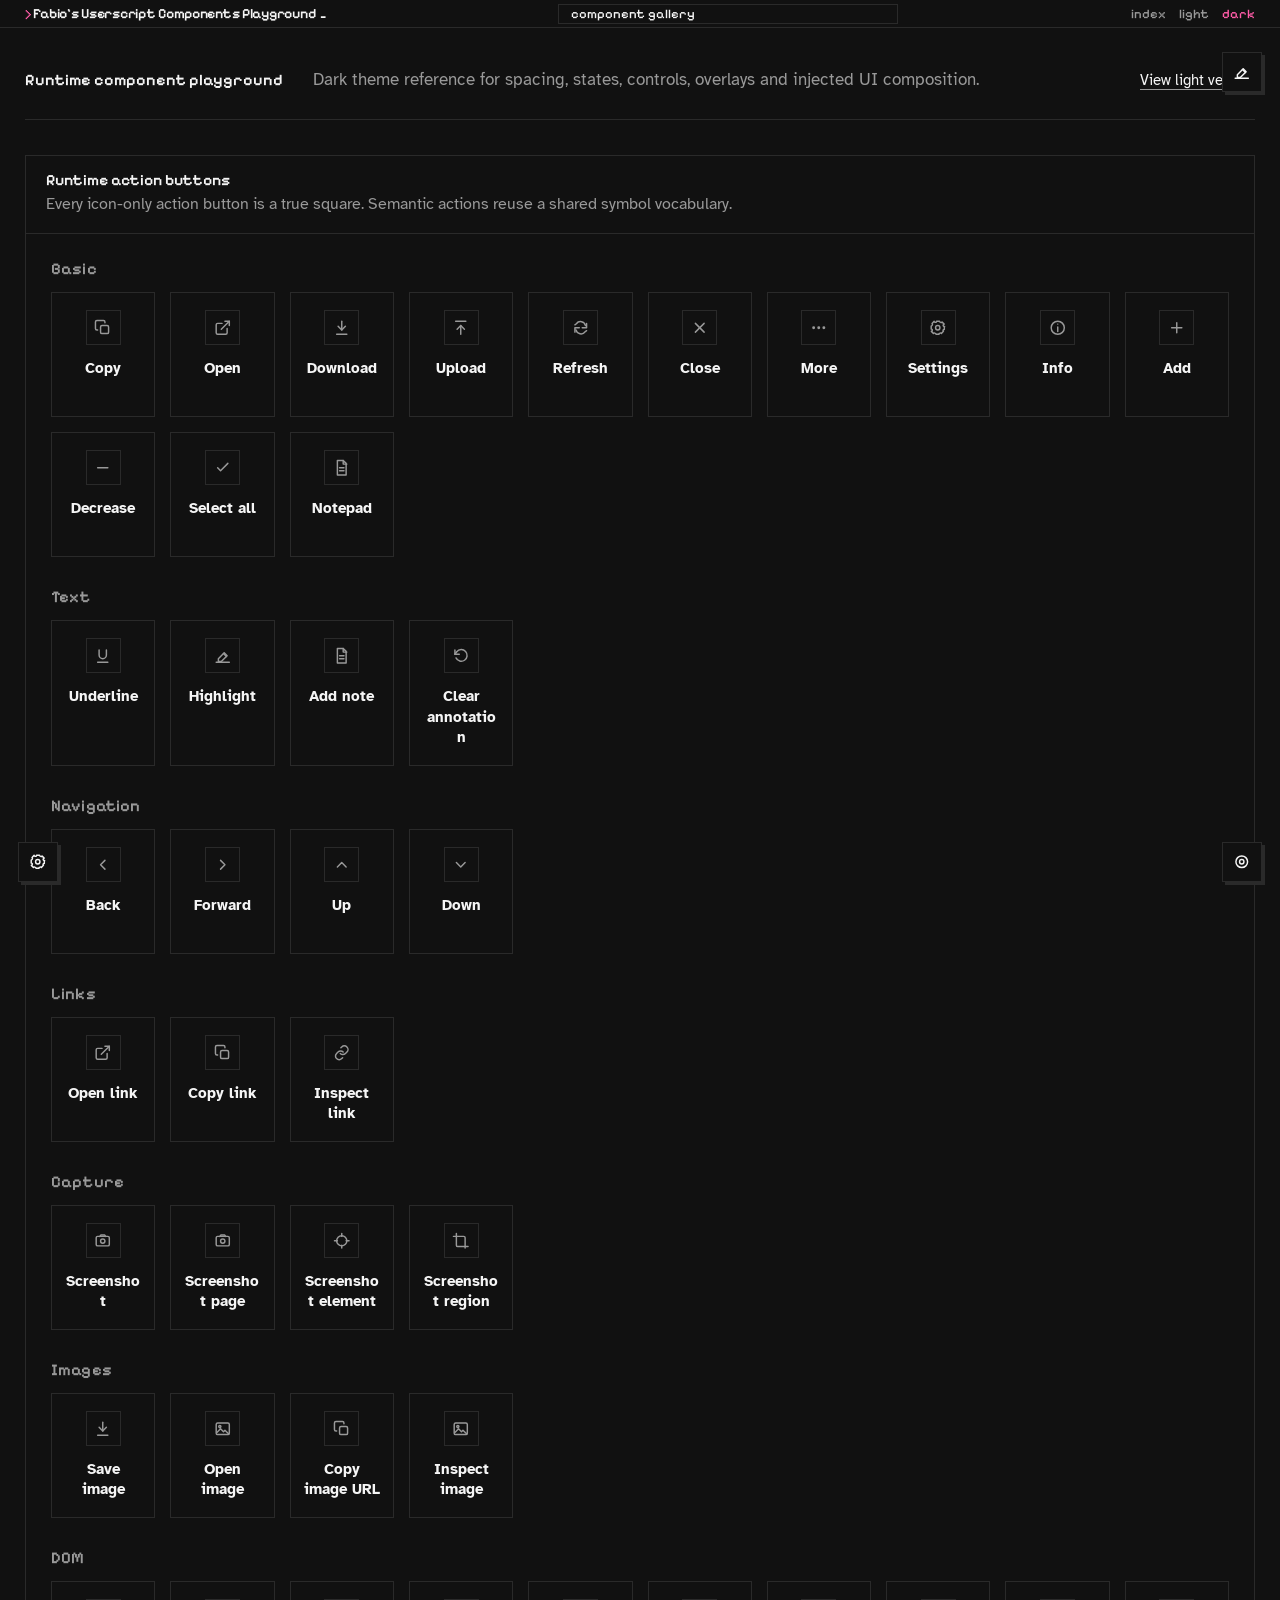
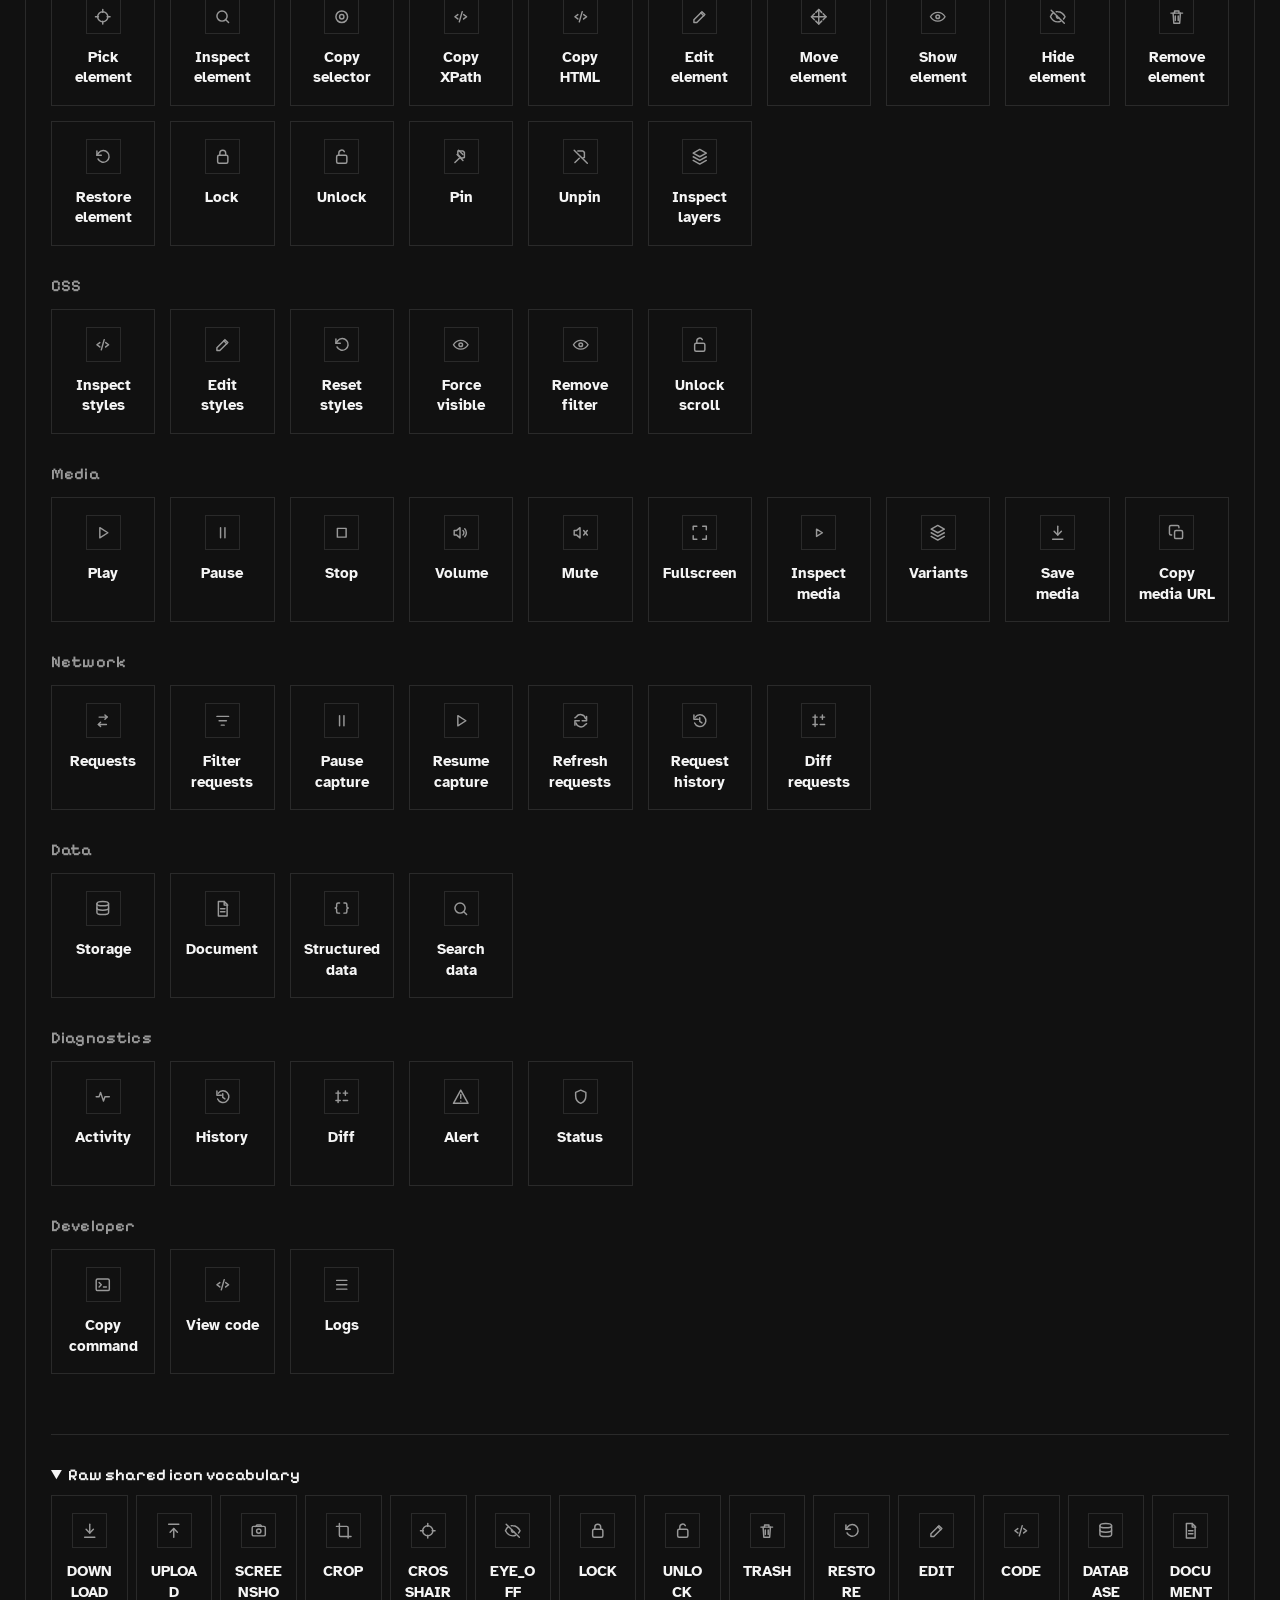
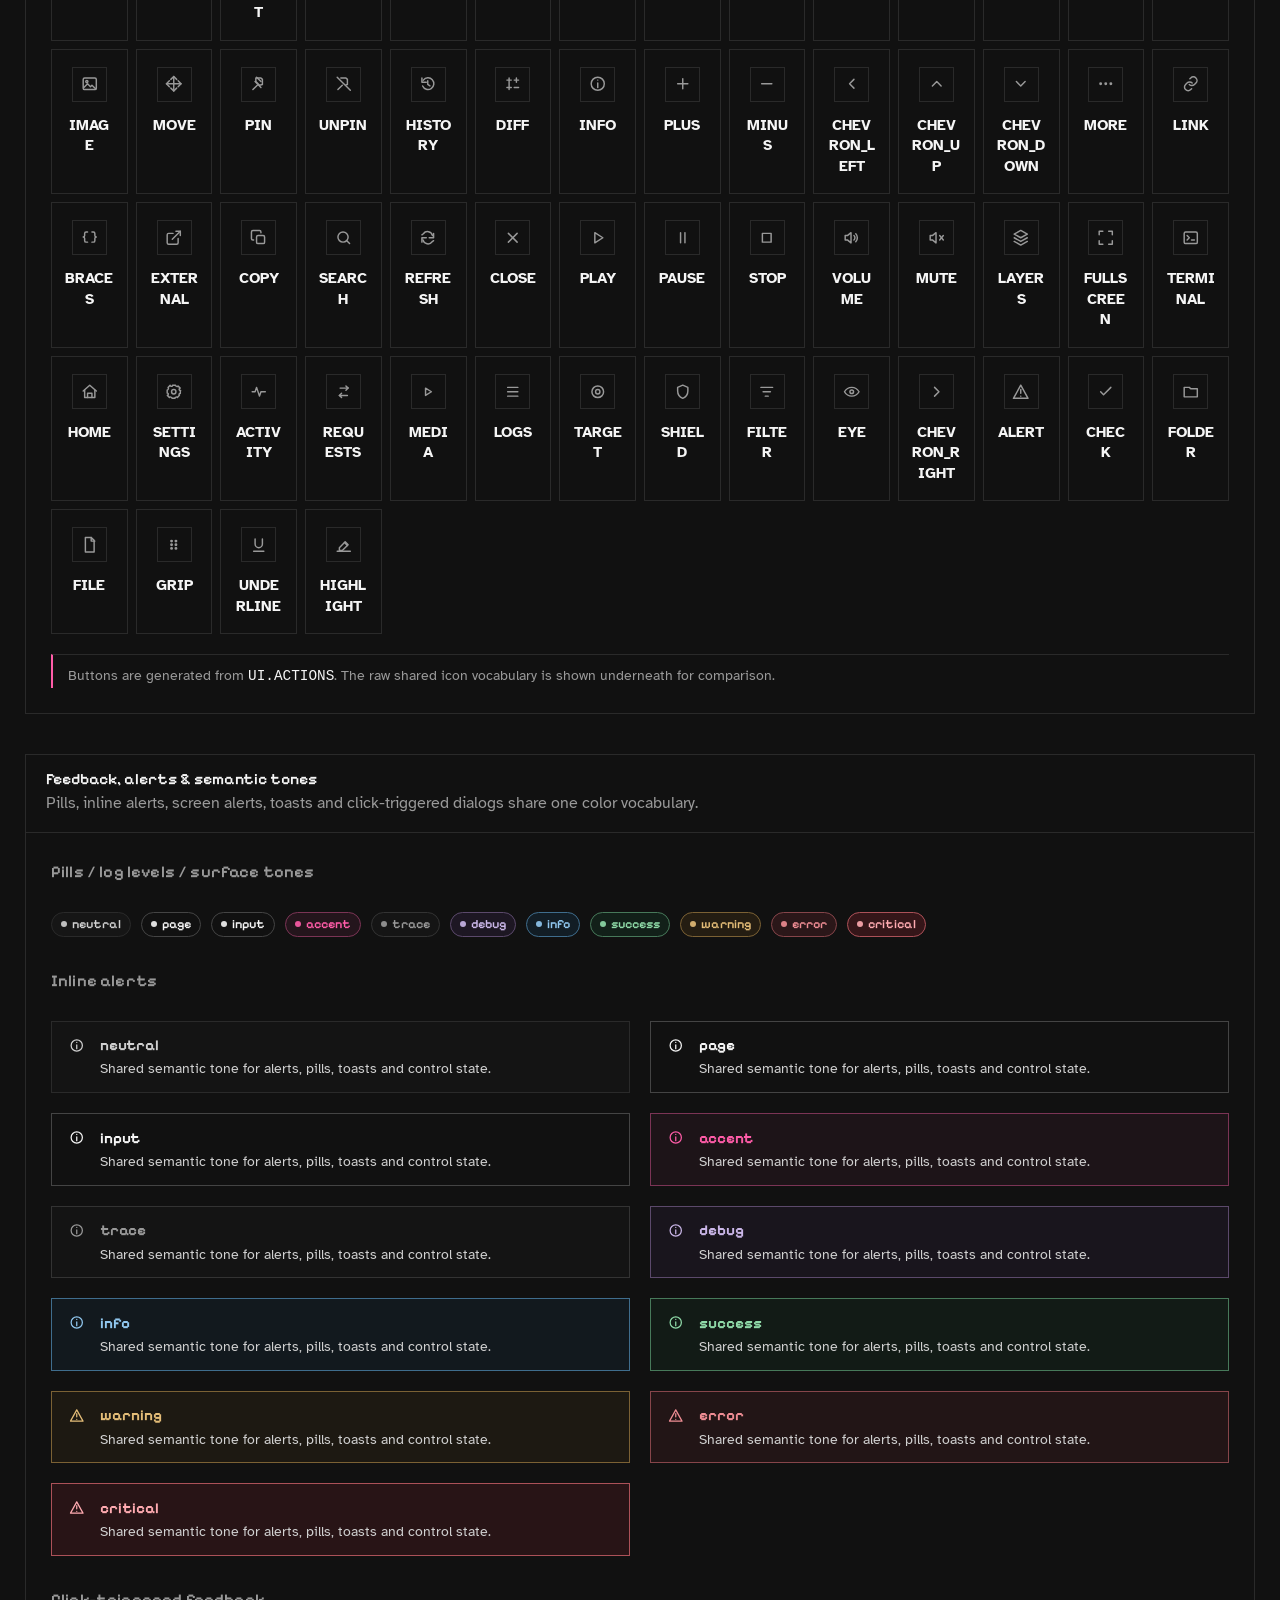
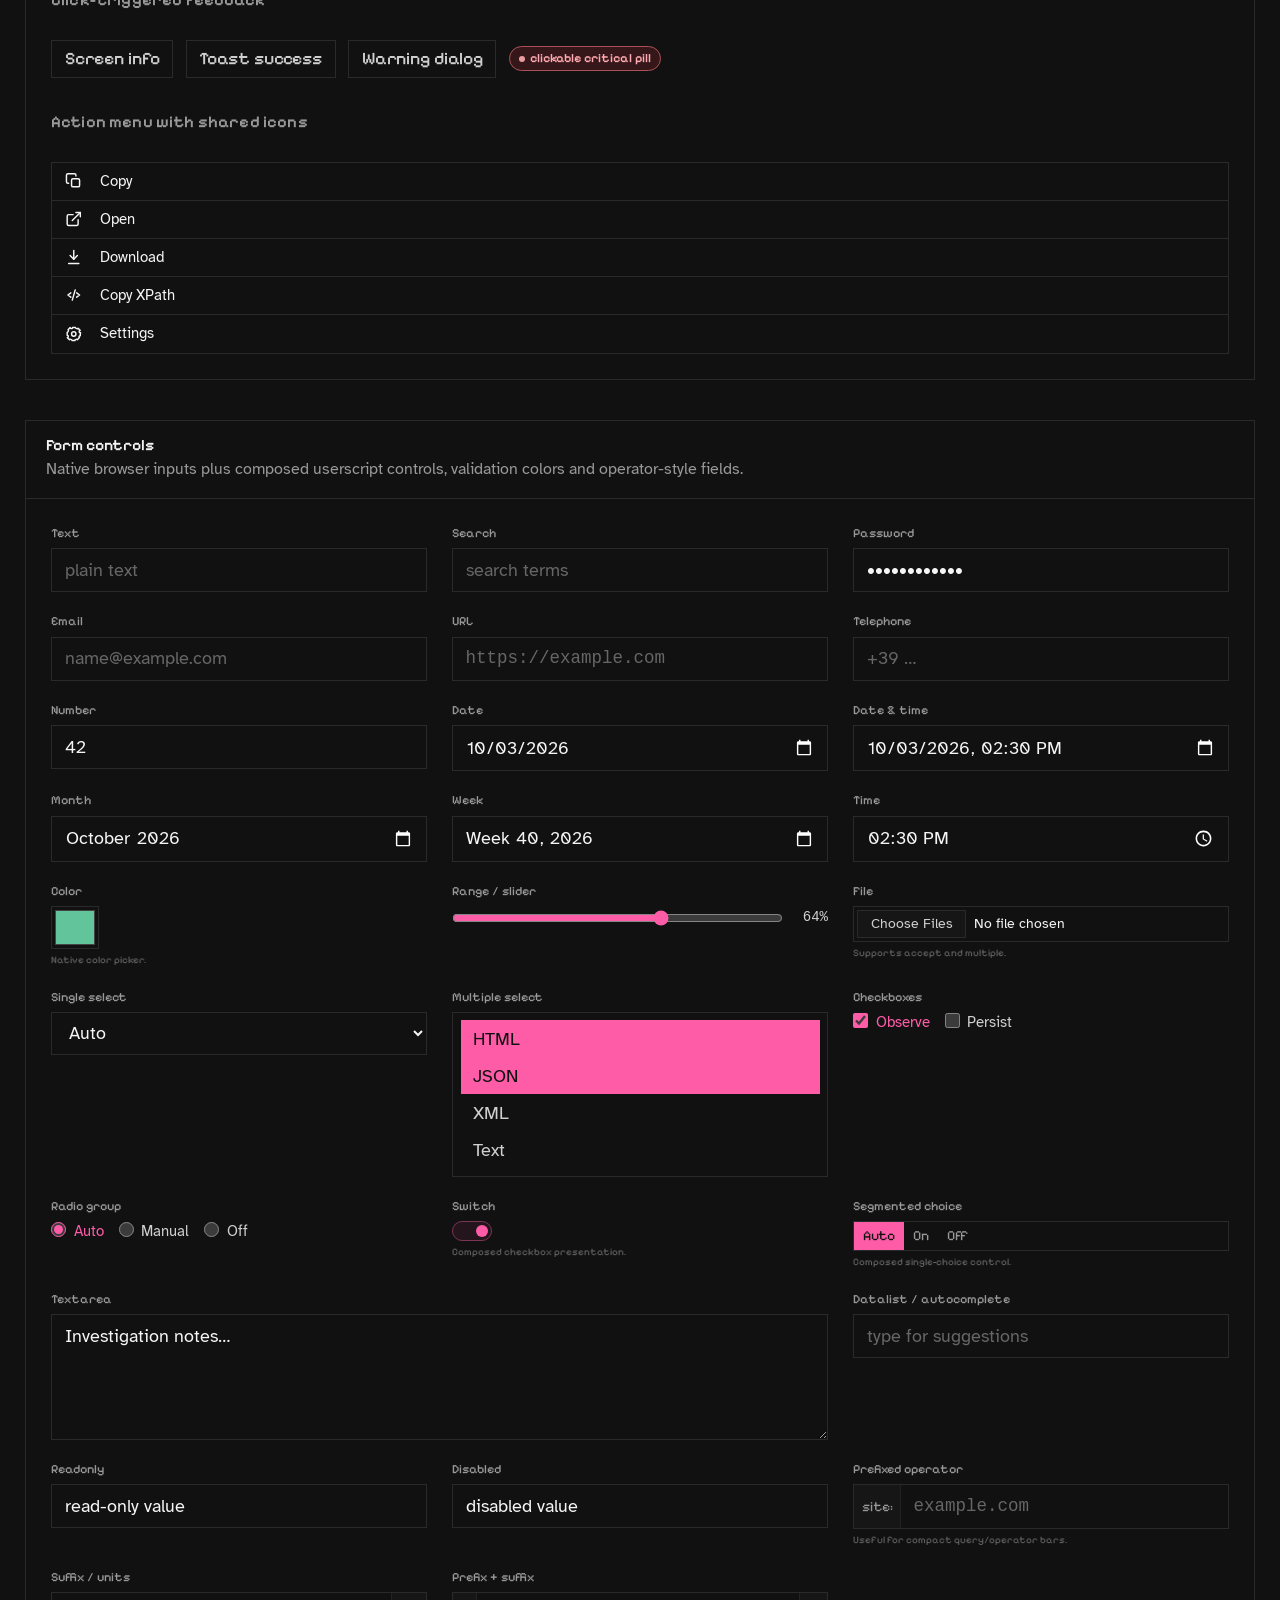
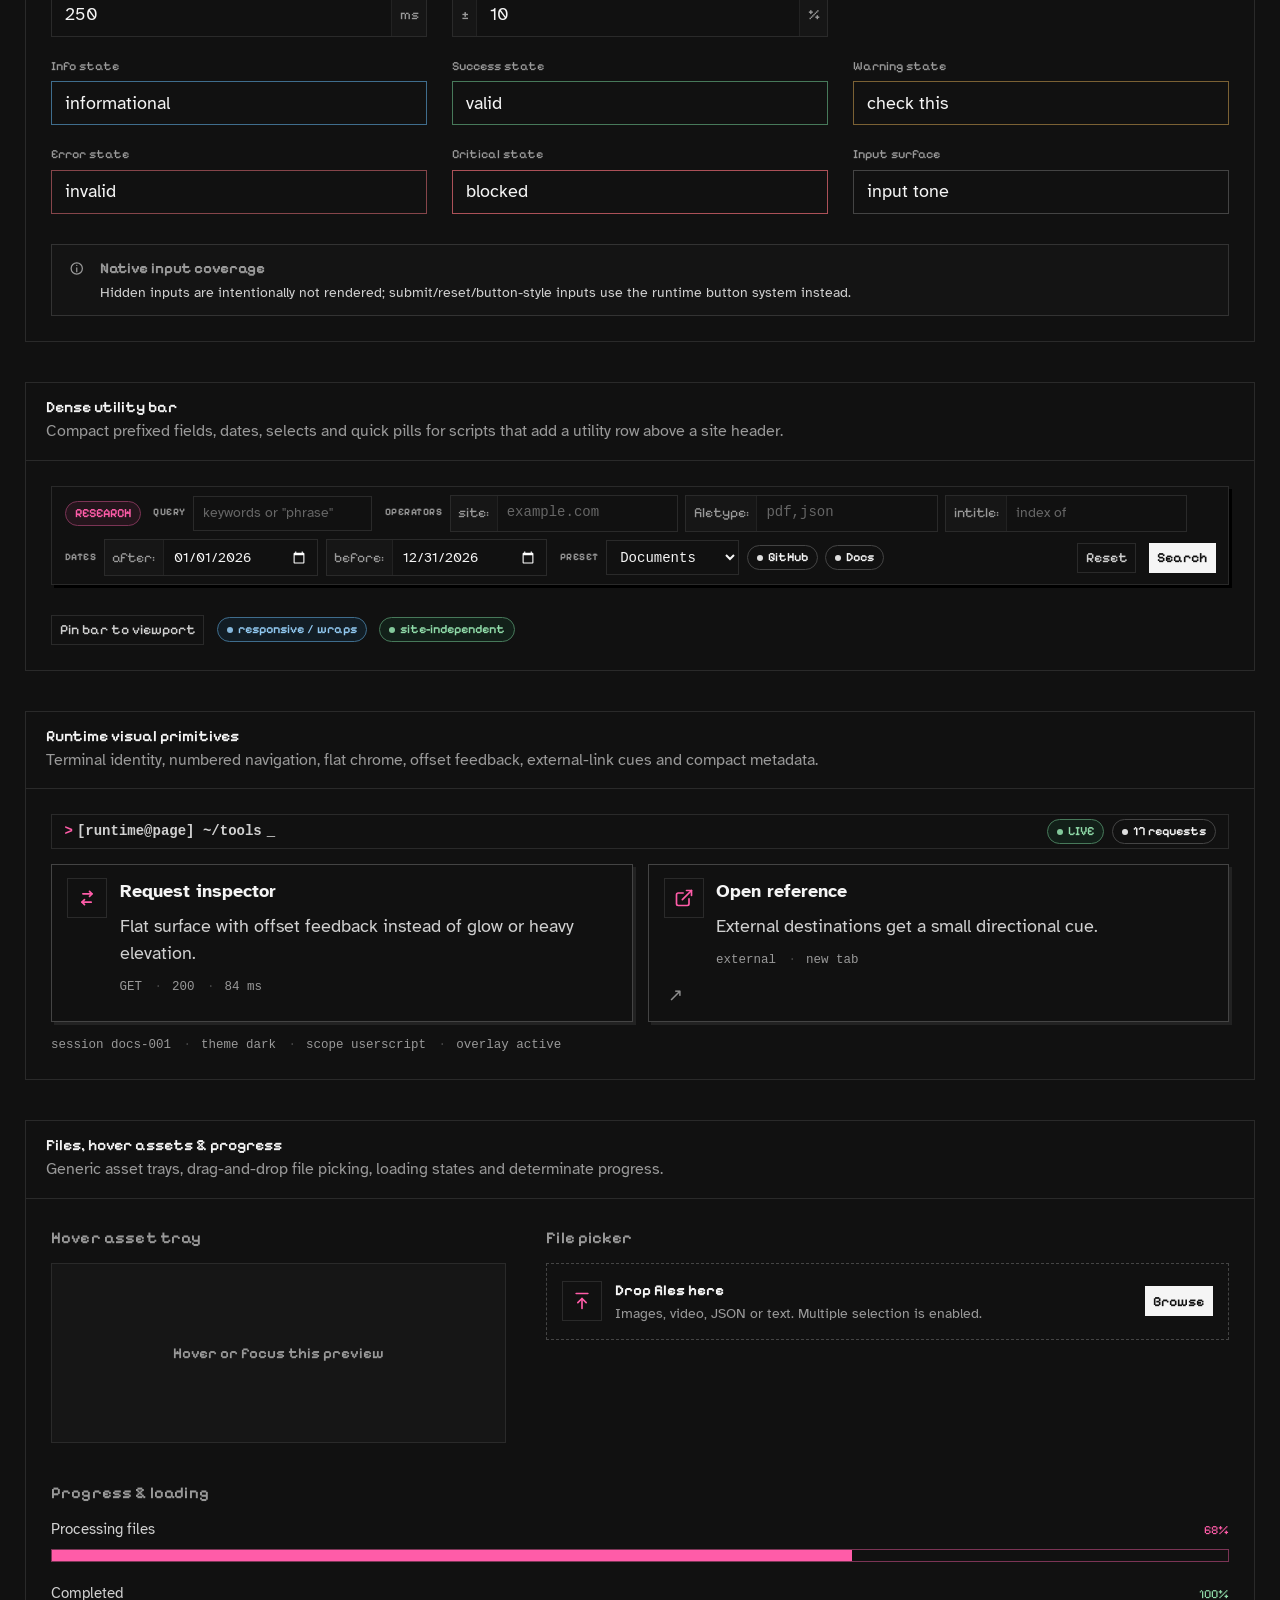
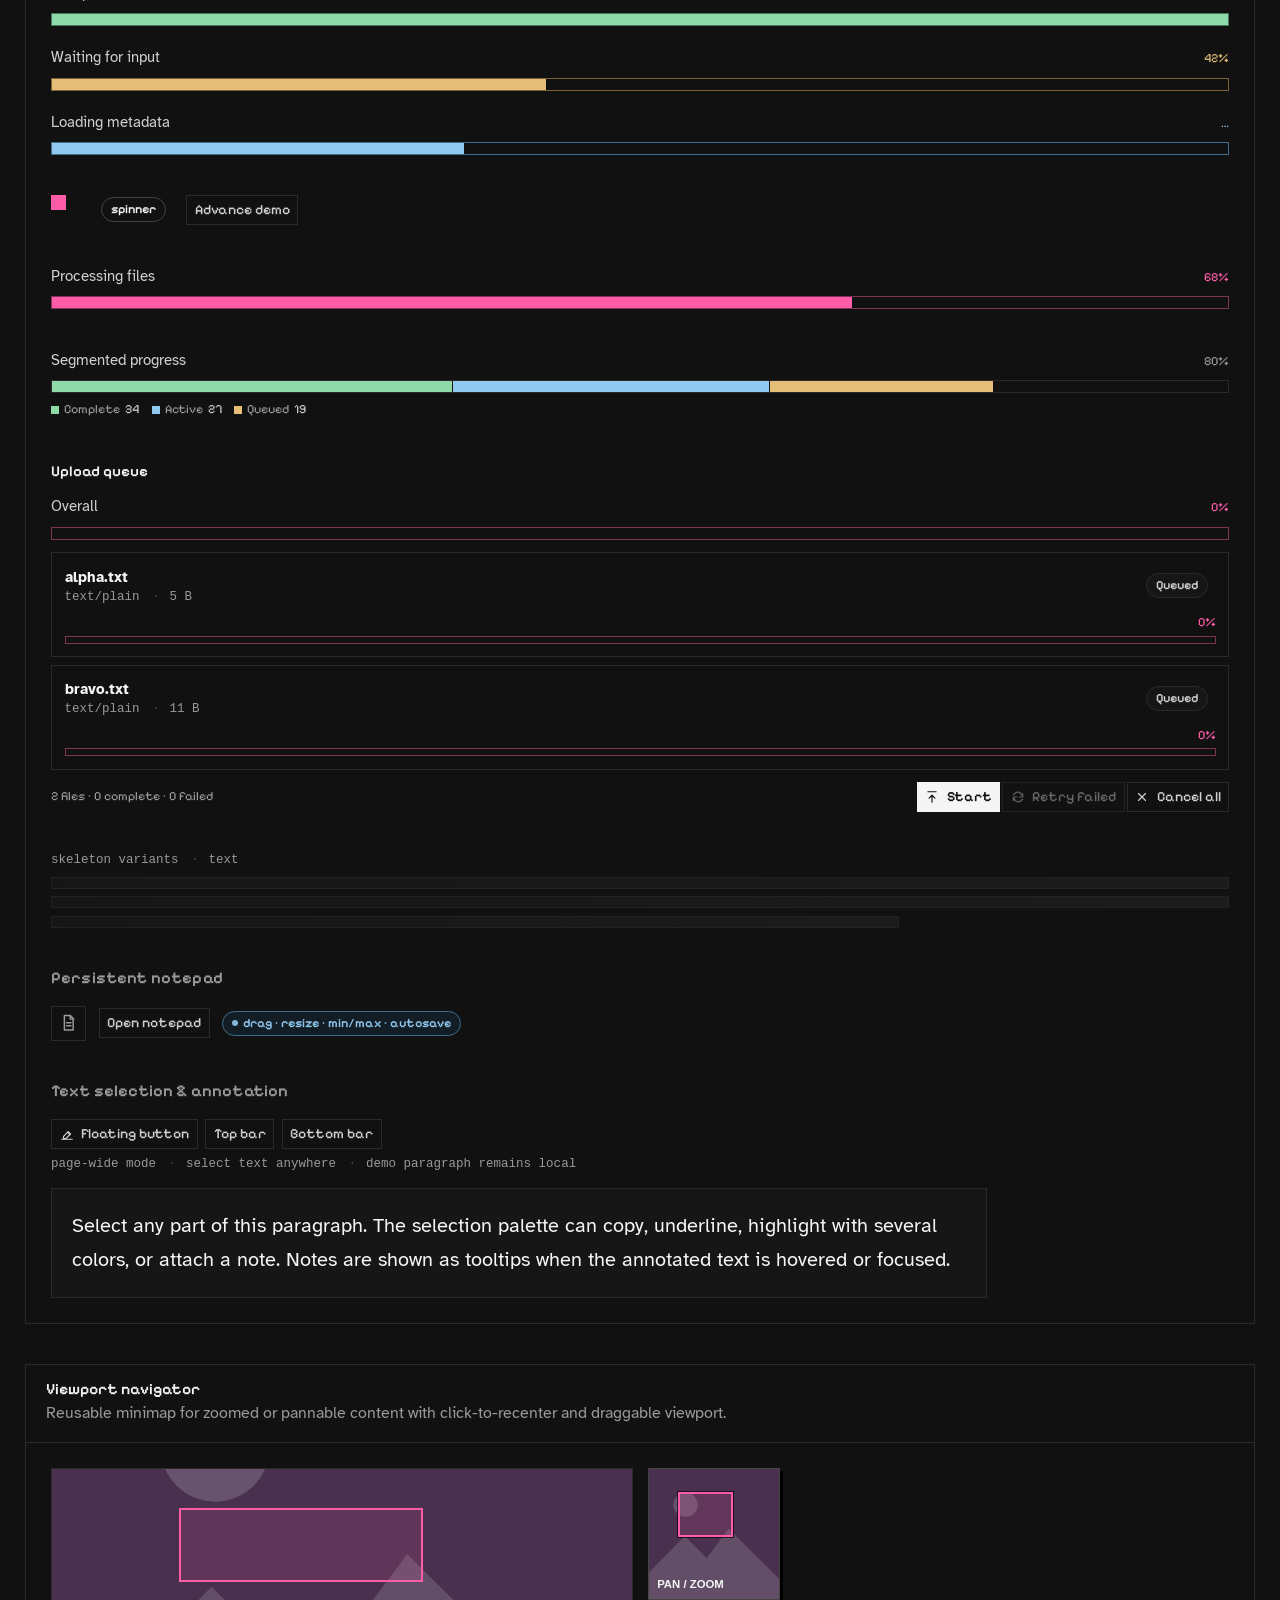
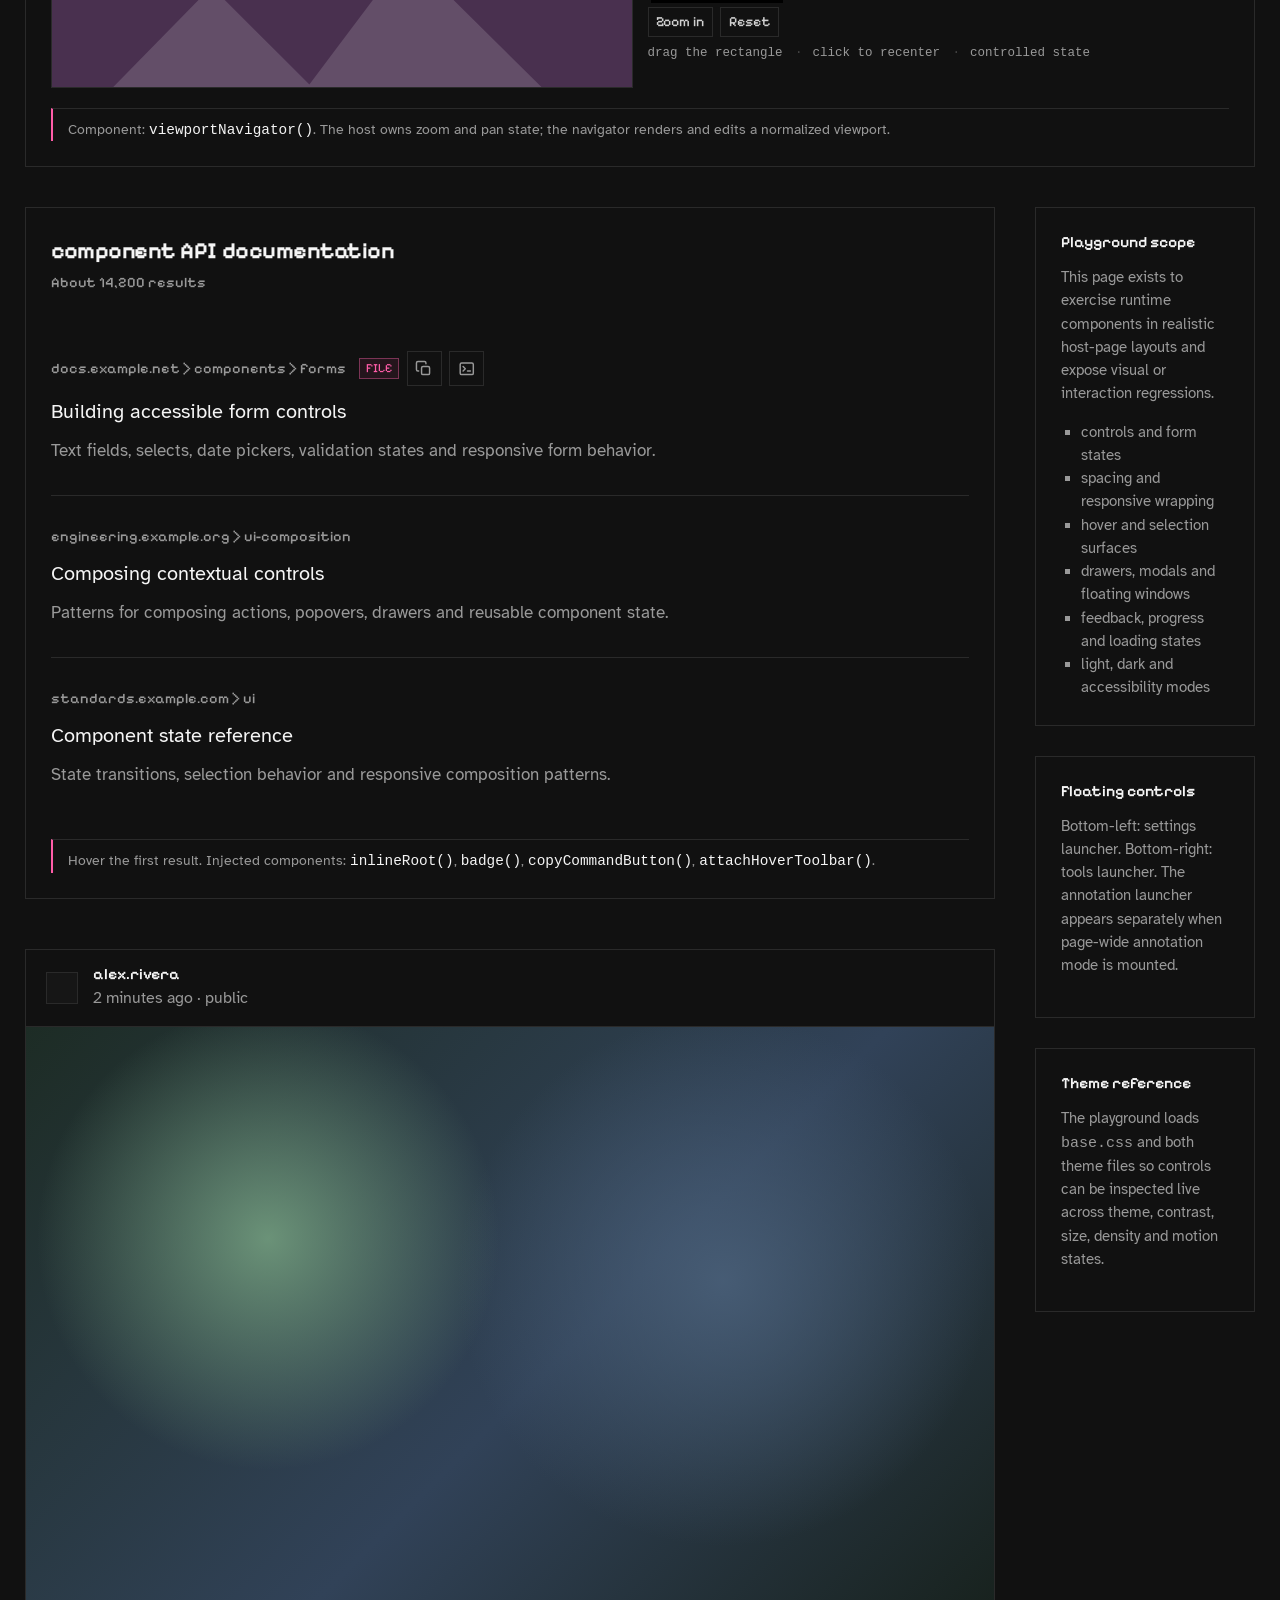
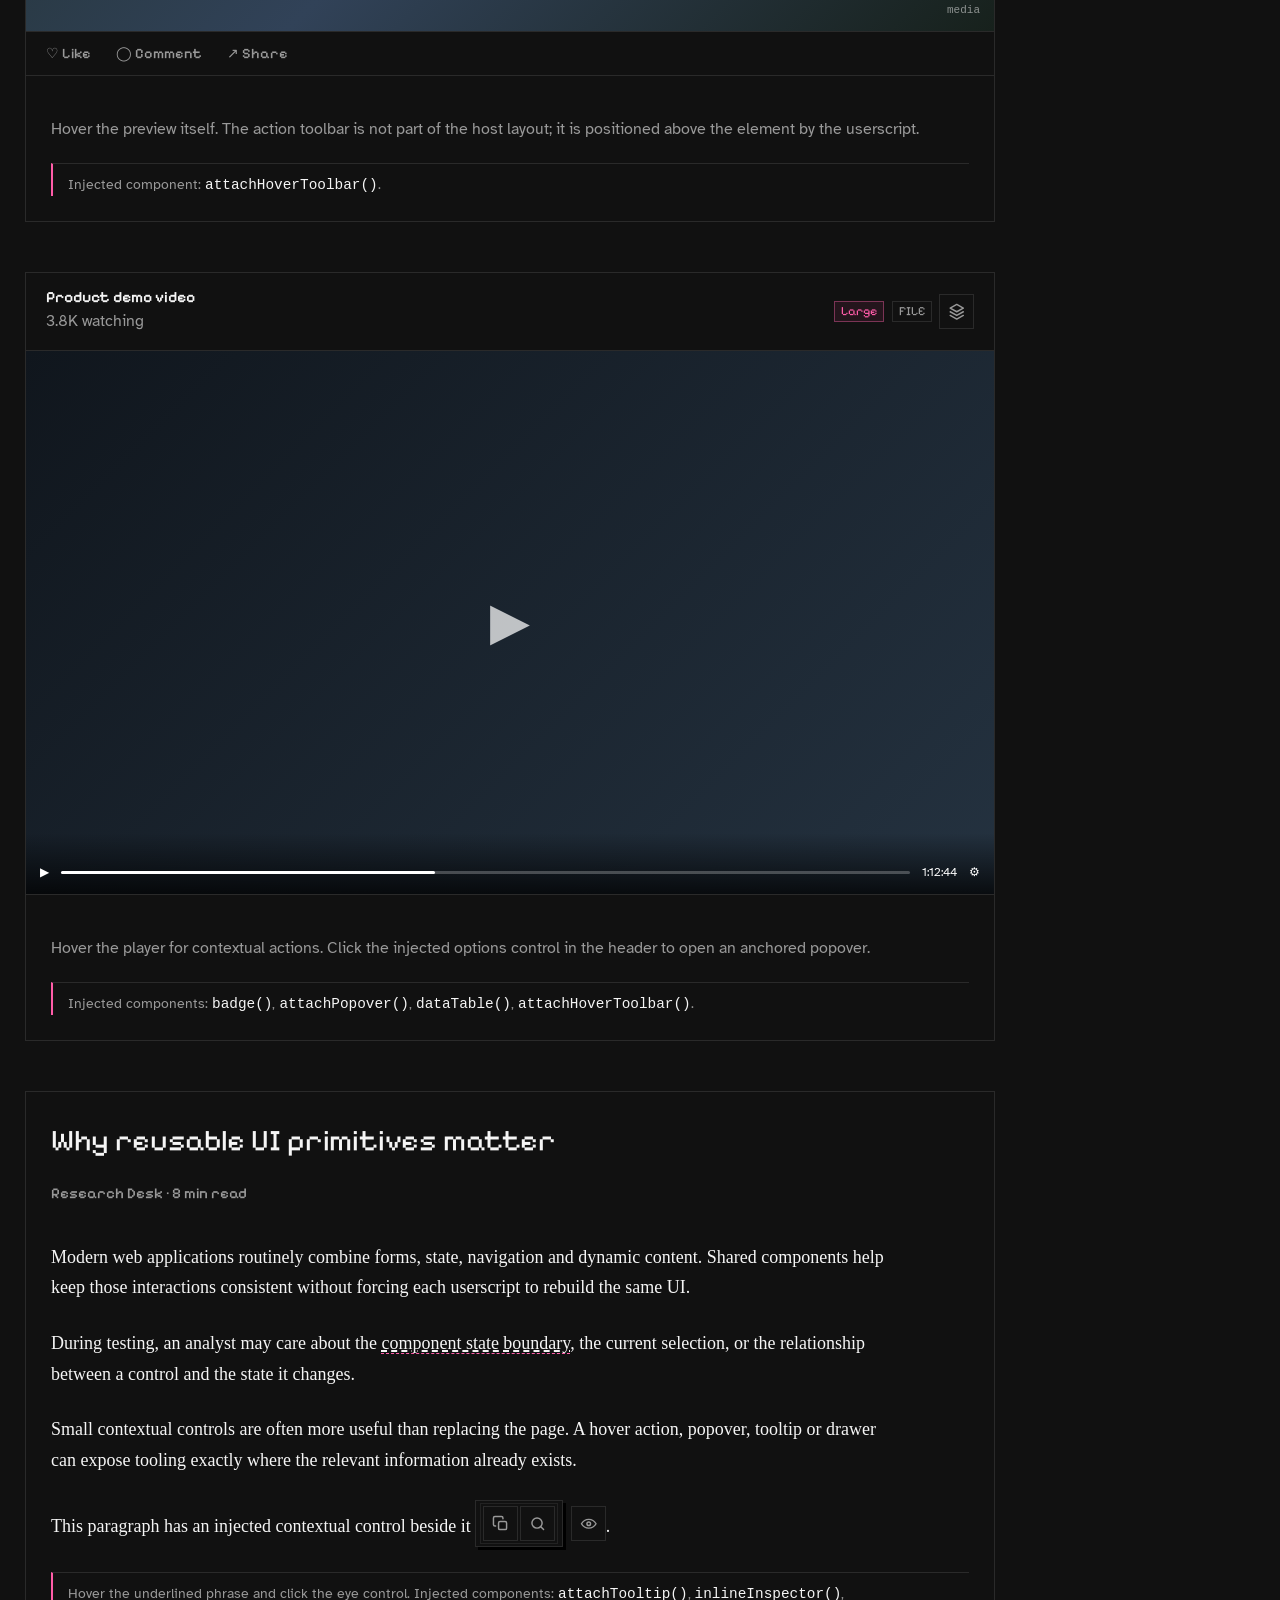
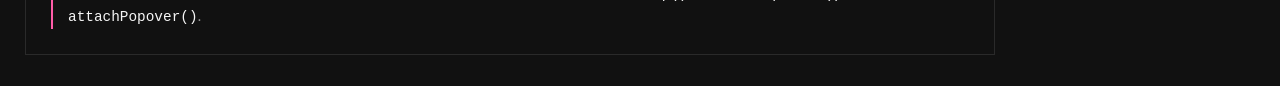
==== commit b95b0ba8: "feat: add viewport navigator and local fonts" ====
--- a/docs/dark.html
+++ b/docs/dark.html
@@ -287,6 +287,40 @@
           Select any part of this paragraph. The selection palette can copy,
           underline, highlight with several colors, or attach a note. Notes are
           shown as tooltips when the annotated text is hovered or focused.
+        </div>
+
+      </div>
+
+    </section>
+
+
+
+    <section class="site-card">
+
+      <div class="site-card-header">
+
+        <div class="site-meta">
+
+          <strong>
+            Viewport navigator
+          </strong>
+
+          <span>
+            Reusable minimap for zoomed or pannable content with click-to-recenter and draggable viewport.
+          </span>
+
+        </div>
+
+      </div>
+
+      <div class="site-card-body">
+
+        <div id="viewport-navigator-gallery"></div>
+
+        <div class="component-note">
+          Component:
+          <code>viewportNavigator()</code>.
+          The host owns zoom and pan state; the navigator renders and edits a normalized viewport.
         </div>
 
       </div>
--- a/docs/styles/fonts.css
+++ b/docs/styles/fonts.css
@@ -1,4 +1,52 @@
-/* Optional web fonts for the userscript runtime.
- * base.css does not depend on this file; system fallbacks remain usable.
+/* Local web fonts used by the userscript runtime Gallery and UI.
+ * Font files are vendored under /fonts so runtime consumers do not depend on
+ * Google Fonts at page load.
  */
-@import url("https://fonts.googleapis.com/css2?family=Atkinson+Hyperlegible:wght@400;700&family=Pixelify+Sans:wght@400;500;600;700&family=Press+Start+2P&display=swap");
+
+@font-face {
+  font-family: "Atkinson Hyperlegible";
+  font-style: normal;
+  font-weight: 400;
+  font-display: swap;
+  src: url("../fonts/atkinson-hyperlegible-400.ttf") format("truetype");
+}
+
+@font-face {
+  font-family: "Atkinson Hyperlegible";
+  font-style: normal;
+  font-weight: 700;
+  font-display: swap;
+  src: url("../fonts/atkinson-hyperlegible-700.ttf") format("truetype");
+}
+
+@font-face {
+  font-family: "Pixelify Sans";
+  font-style: normal;
+  font-weight: 400;
+  font-display: swap;
+  src: url("../fonts/pixelify-sans-400.ttf") format("truetype");
+}
+
+@font-face {
+  font-family: "Pixelify Sans";
+  font-style: normal;
+  font-weight: 500;
+  font-display: swap;
+  src: url("../fonts/pixelify-sans-500.ttf") format("truetype");
+}
+
+@font-face {
+  font-family: "Pixelify Sans";
+  font-style: normal;
+  font-weight: 600;
+  font-display: swap;
+  src: url("../fonts/pixelify-sans-600.ttf") format("truetype");
+}
+
+@font-face {
+  font-family: "Pixelify Sans";
+  font-style: normal;
+  font-weight: 700;
+  font-display: swap;
+  src: url("../fonts/pixelify-sans-700.ttf") format("truetype");
+}
--- a/docs/styles/base.css
+++ b/docs/styles/base.css
@@ -458,6 +458,57 @@
 
 }
 
+[data-userscript-root] .us-icon-slot {
+
+  display: inline-grid;
+  place-items: center;
+
+  width: 1em;
+  min-width: 1em;
+  height: 1em;
+
+  flex: 0 0 1em;
+
+  line-height: 0;
+  pointer-events: none;
+
+}
+
+[data-userscript-root] .us-icon {
+
+  display: block;
+
+  width: 1em;
+  min-width: 1em;
+  height: 1em;
+
+  margin: 0;
+
+  flex: 0 0 1em;
+
+  position: static;
+  inset: auto;
+
+  vertical-align: middle;
+
+  fill: none;
+  stroke: currentColor;
+  stroke-width: 2;
+
+  transform: none;
+
+}
+
+[data-userscript-root] .us-icon-slot > .us-icon {
+
+  width: 100%;
+  min-width: 0;
+  height: 100%;
+
+  flex: none;
+
+}
+
 [data-userscript-root][data-us-density="compact"] .us-button {
 
   min-height: 27px;
@@ -1806,6 +1857,9 @@
 [data-userscript-root] .us-icon-button-xs,
 [data-userscript-root] .us-action-button {
 
+  display: inline-grid;
+  place-items: center;
+
   width: var(--us-action-size);
   min-width: var(--us-action-size);
   max-width: var(--us-action-size);
@@ -1815,6 +1869,8 @@
   max-height: var(--us-action-size);
 
   padding: 0;
+
+  line-height: 1;
 
   aspect-ratio: 1 / 1;
   border-radius: 0;
@@ -1826,10 +1882,11 @@
 
 }
 
-[data-userscript-root] .us-icon-button-xs svg,
-[data-userscript-root] .us-action-button svg {
+[data-userscript-root] .us-icon-button-xs .us-icon-slot,
+[data-userscript-root] .us-action-button .us-icon-slot {
 
   width: var(--us-action-icon-size);
+  min-width: var(--us-action-icon-size);
   height: var(--us-action-icon-size);
 
   flex:
@@ -2679,6 +2736,9 @@
 [data-userscript-root] .us-settings-group {
   display: flex;
   flex-direction: column;
+
+  flex: 0 0 auto;
+
   border: 1px solid var(--us-border);
   border-radius: 0;
   overflow: hidden;
@@ -2702,6 +2762,8 @@
   display: grid;
   grid-template-columns: minmax(0, 1fr)
     minmax(120px, auto);
+
+  flex: 0 0 auto;
   gap: var(--us-space-4);
   align-items: center;
   min-height: 48px;
@@ -5491,6 +5553,63 @@
 }
 /*
 ┌──────────────────────────────────────────────────────────────────────────────┐
+│ VIEWPORT NAVIGATOR                                                           │
+└──────────────────────────────────────────────────────────────────────────────┘
+*/
+
+[data-userscript-root] .us-viewport-navigator {
+  position: relative;
+  width: 132px;
+  aspect-ratio: 1;
+  overflow: hidden;
+  border: 1px solid var(--us-border-strong);
+  background: var(--us-surface-2);
+  box-shadow: var(--us-shadow-popover);
+  cursor: crosshair;
+  touch-action: none;
+  user-select: none;
+}
+
+[data-userscript-root] .us-viewport-navigator[hidden] {
+  display: none !important;
+}
+
+[data-userscript-root] .us-viewport-navigator-preview {
+  display: block;
+  width: 100%;
+  height: 100%;
+  object-fit: contain;
+  pointer-events: none;
+  user-select: none;
+}
+
+[data-userscript-root] .us-viewport-navigator-window {
+  position: absolute;
+  min-width: 8px;
+  min-height: 8px;
+  border: 2px solid var(--us-accent);
+  background: color-mix(in srgb, var(--us-accent) 14%, transparent);
+  box-shadow: 0 0 0 1px rgba(0, 0, 0, 0.65);
+  cursor: grab;
+  touch-action: none;
+}
+
+[data-userscript-root] .us-viewport-navigator:active .us-viewport-navigator-window {
+  cursor: grabbing;
+}
+
+[data-userscript-root] .us-viewport-navigator:focus-visible {
+  outline: 2px solid var(--us-accent);
+  outline-offset: 2px;
+}
+
+@media (max-width: 520px) {
+  [data-userscript-root] .us-viewport-navigator {
+    width: 104px;
+  }
+}
+/*
+┌──────────────────────────────────────────────────────────────────────────────┐
 │ GENERIC PROGRESS                                                             │
 └──────────────────────────────────────────────────────────────────────────────┘
 */
@@ -7346,6 +7465,31 @@
 
 }
 
+[data-userscript-root] .us-floating-window-actions .us-action-button,
+[data-userscript-root] .us-floating-window-actions .us-icon-button-xs {
+
+  width: var(--us-control-height-xs);
+  min-width: var(--us-control-height-xs);
+  max-width: var(--us-control-height-xs);
+
+  height: var(--us-control-height-xs);
+  min-height: var(--us-control-height-xs);
+  max-height: var(--us-control-height-xs);
+
+  flex-basis: var(--us-control-height-xs);
+
+}
+
+[data-userscript-root] .us-floating-window-actions .us-icon-slot {
+
+  width: 15px;
+  min-width: 15px;
+  height: 15px;
+
+  flex-basis: 15px;
+
+}
+
 [data-userscript-root] .us-floating-window-body {
 
   display: flex;
@@ -7557,7 +7701,7 @@
 
   width:
     min(
-      660px,
+      460px,
       calc(100vw - 16px)
     );
 
@@ -7597,8 +7741,8 @@
 
   grid-template-columns:
     repeat(
-      auto-fit,
-      minmax(74px, 1fr)
+      5,
+      minmax(0, 1fr)
     );
 
   gap: 2px;
@@ -7612,18 +7756,18 @@
   display: grid;
 
   grid-template-rows:
-    22px
-    minmax(1.4em, auto);
+    18px
+    minmax(1.25em, auto);
 
   place-items: center;
 
-  gap: 5px;
+  gap: 3px;
 
   min-width: 0;
-  min-height: 62px;
+  min-height: 50px;
   padding:
-    var(--us-space-2)
-    var(--us-space-1);
+    var(--us-space-1)
+    4px;
 
   border:
     1px solid
@@ -7662,10 +7806,14 @@
 
 }
 
-[data-userscript-root] .us-selection-tool > svg {
-
-  width: 18px;
-  height: 18px;
+[data-userscript-root] .us-selection-tool > .us-icon-slot {
+
+  width: 16px;
+  min-width: 16px;
+  height: 16px;
+
+  justify-self: center;
+  align-self: center;
 
 }
 
@@ -7697,8 +7845,8 @@
 [data-userscript-root] .us-selection-color {
 
   grid-template-rows:
-    22px
-    minmax(1.4em, auto);
+    18px
+    minmax(1.25em, auto);
 
 }
 
@@ -7706,8 +7854,8 @@
 
   display: block;
 
-  width: 22px;
-  height: 22px;
+  width: 18px;
+  height: 18px;
 
   border:
     1px solid
@@ -7773,7 +7921,7 @@
 
 }
 
-@container (max-width: 500px) {
+@container (max-width: 400px) {
 
   [data-userscript-root] .us-selection-tools {
 
@@ -7840,8 +7988,8 @@
 
   min-height: var(--us-chrome-height);
   padding:
-    var(--us-space-2)
-    var(--us-space-4);
+    var(--us-space-1)
+    var(--us-space-3);
 
   border-color: var(--us-border-strong);
 
